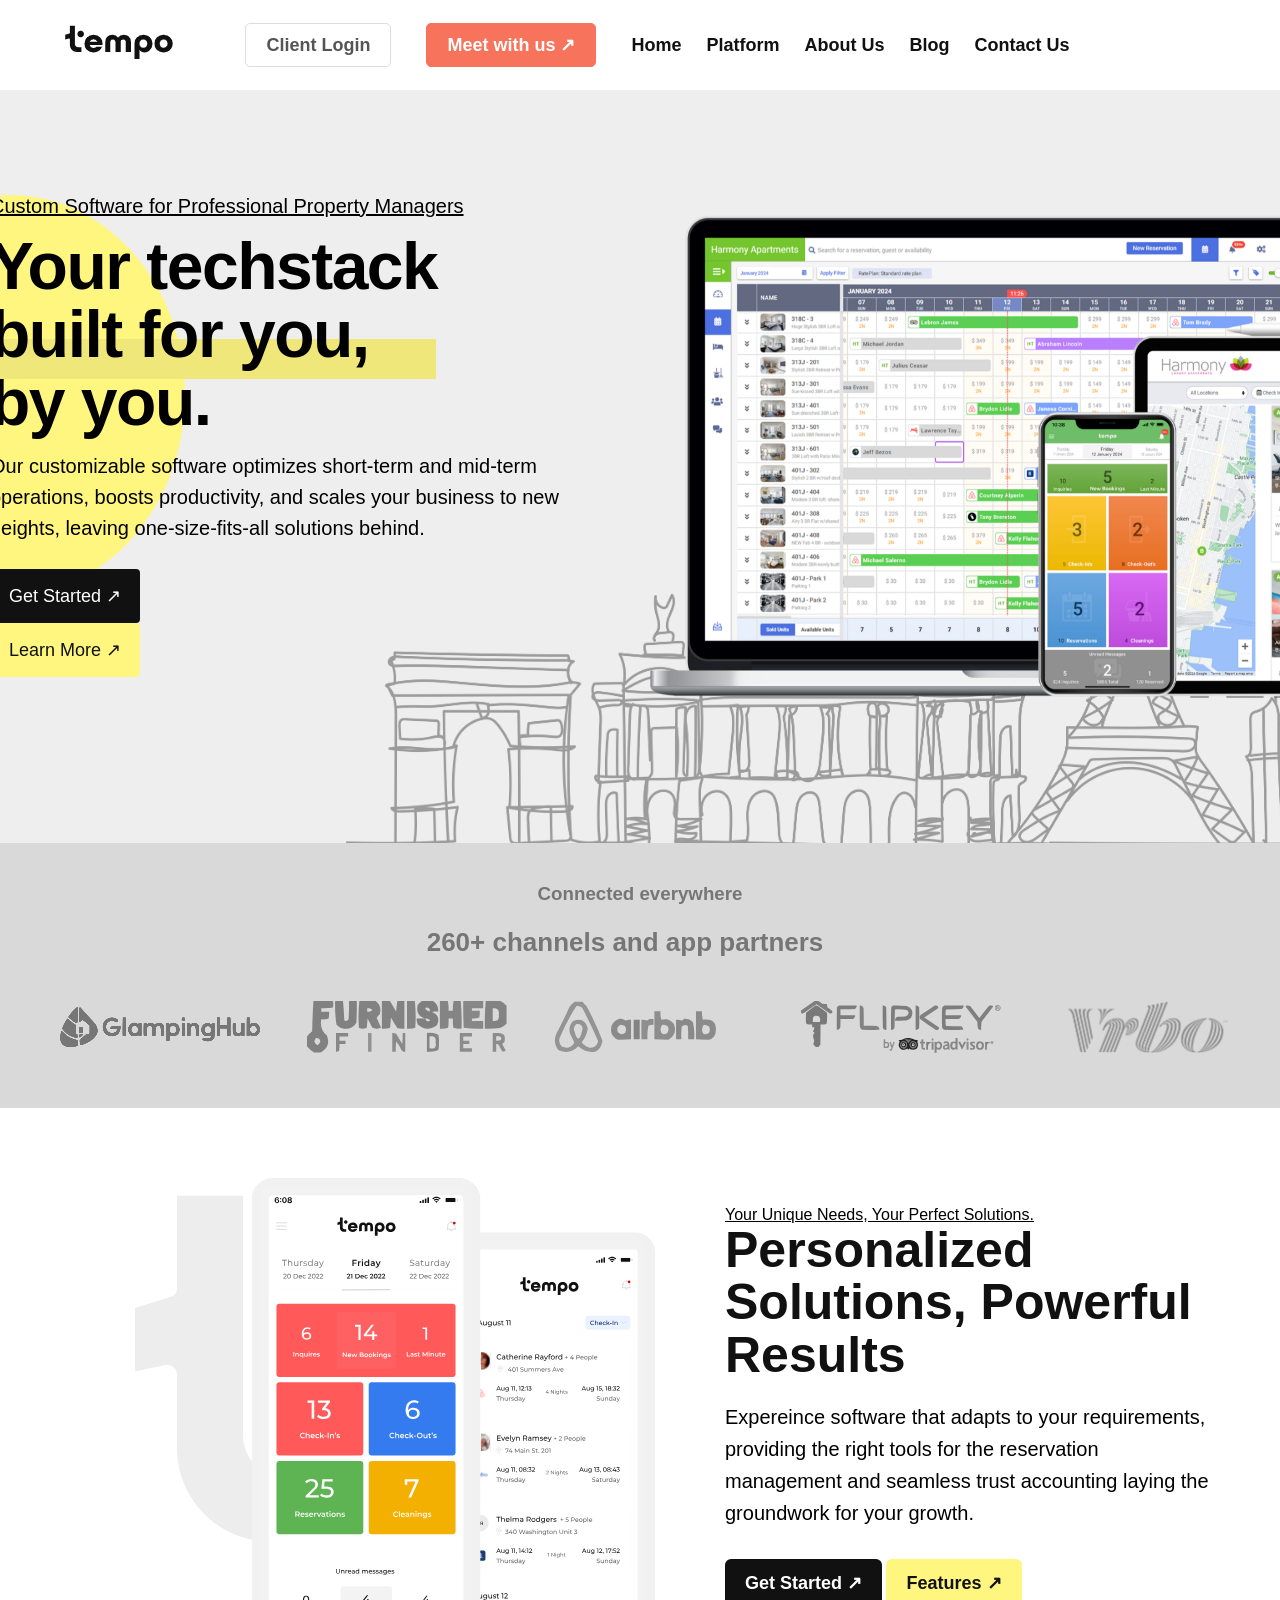
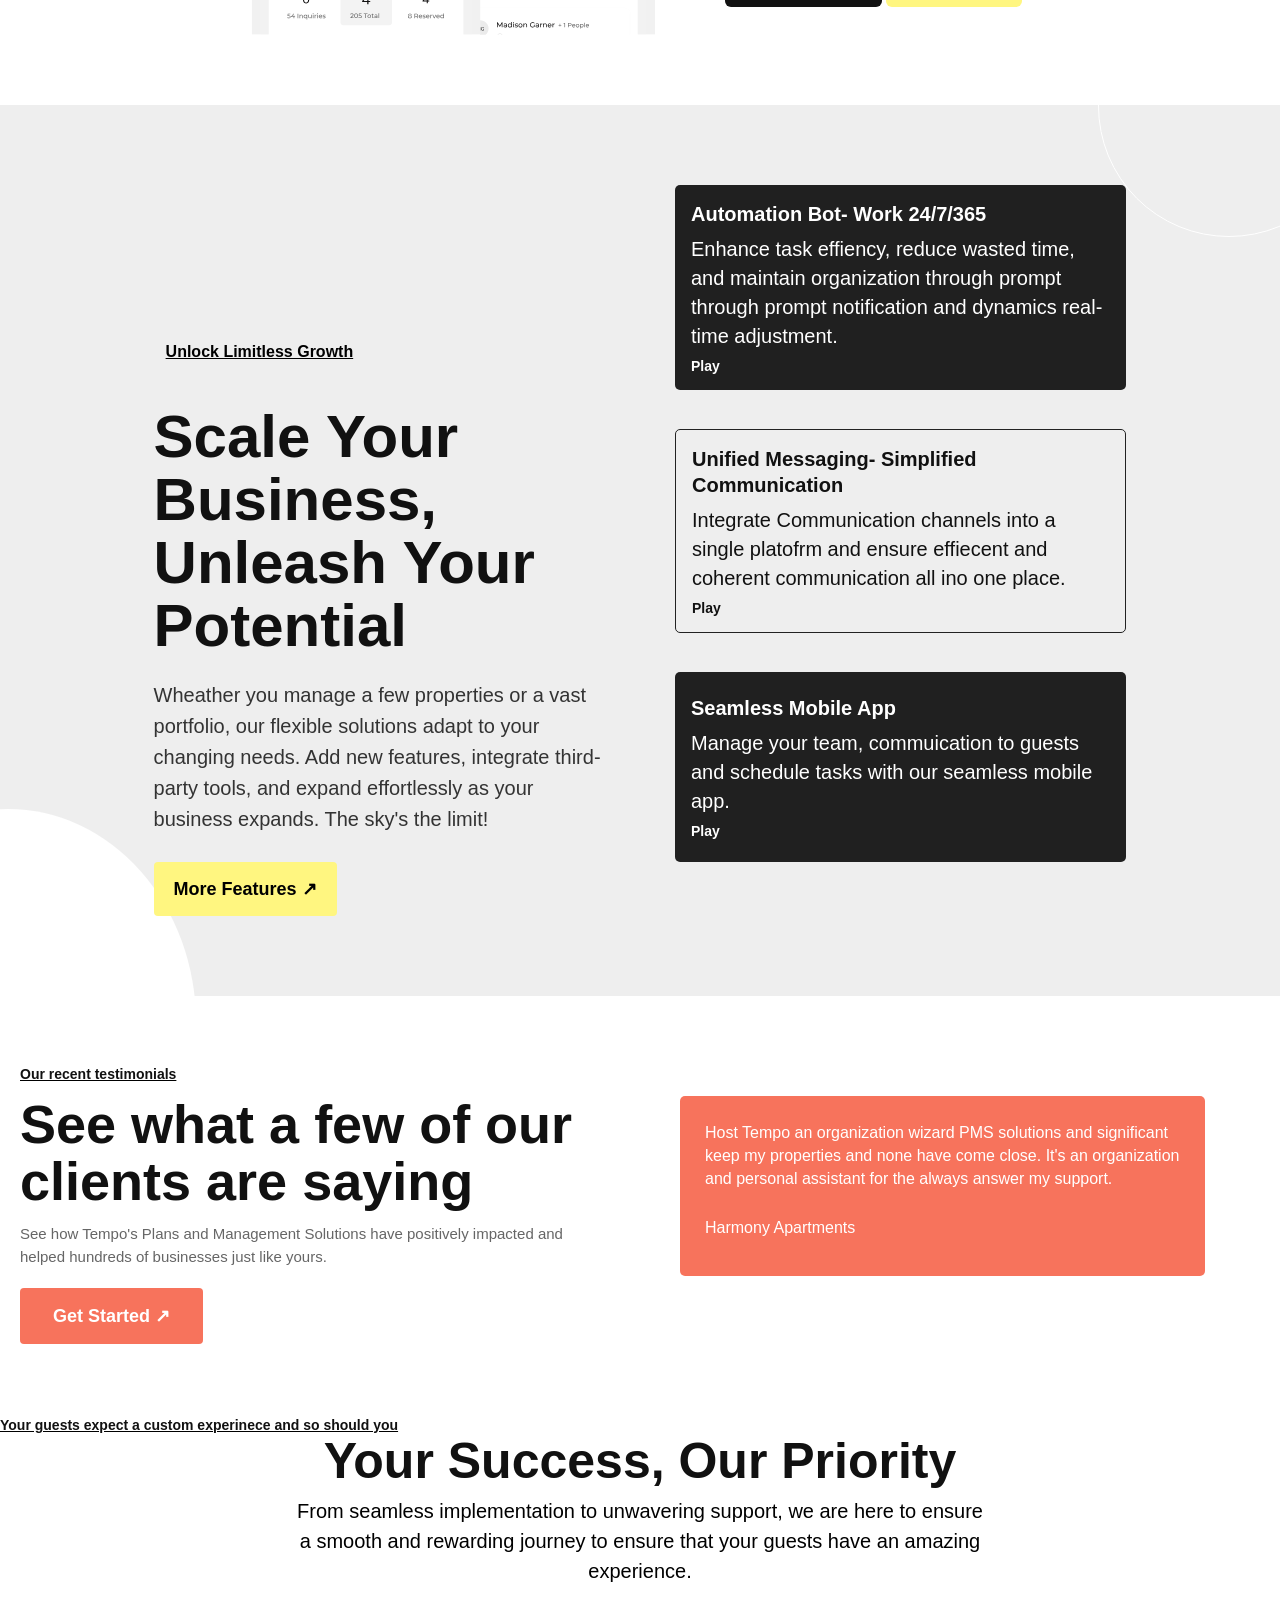
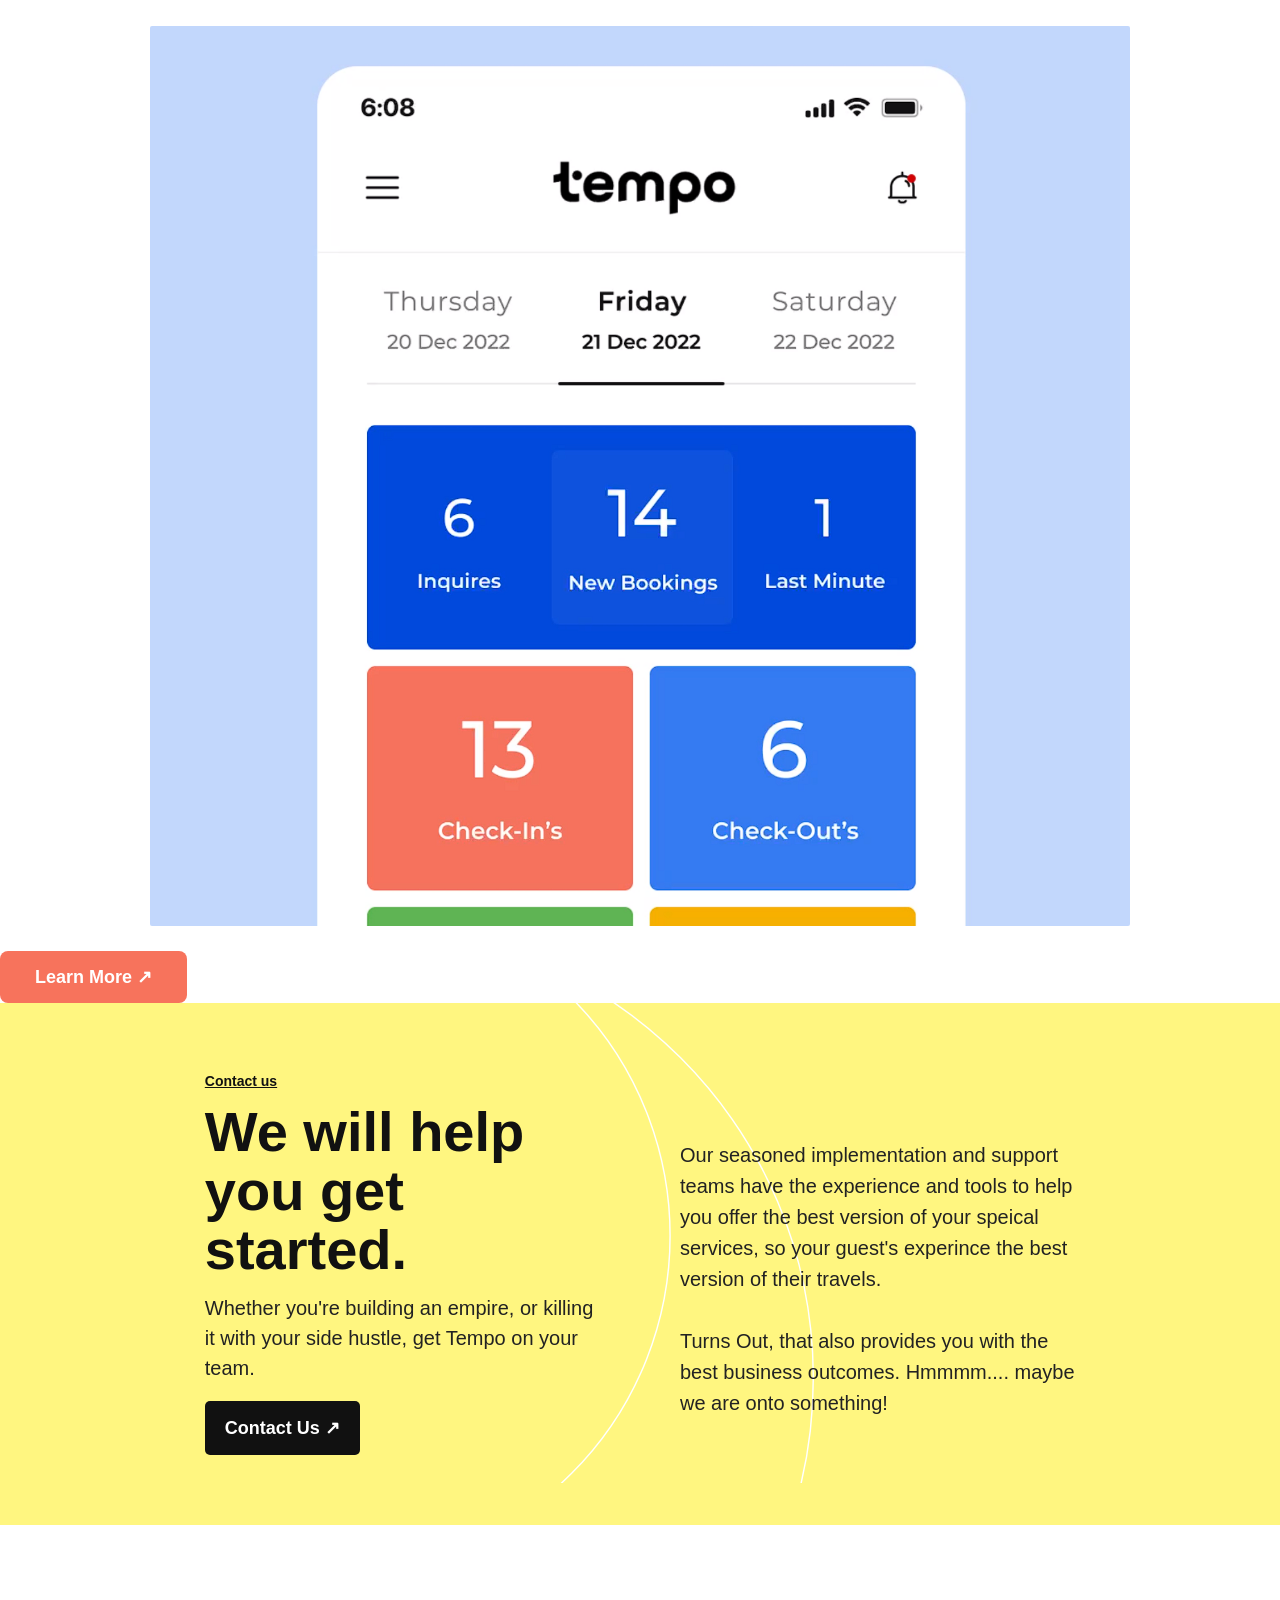
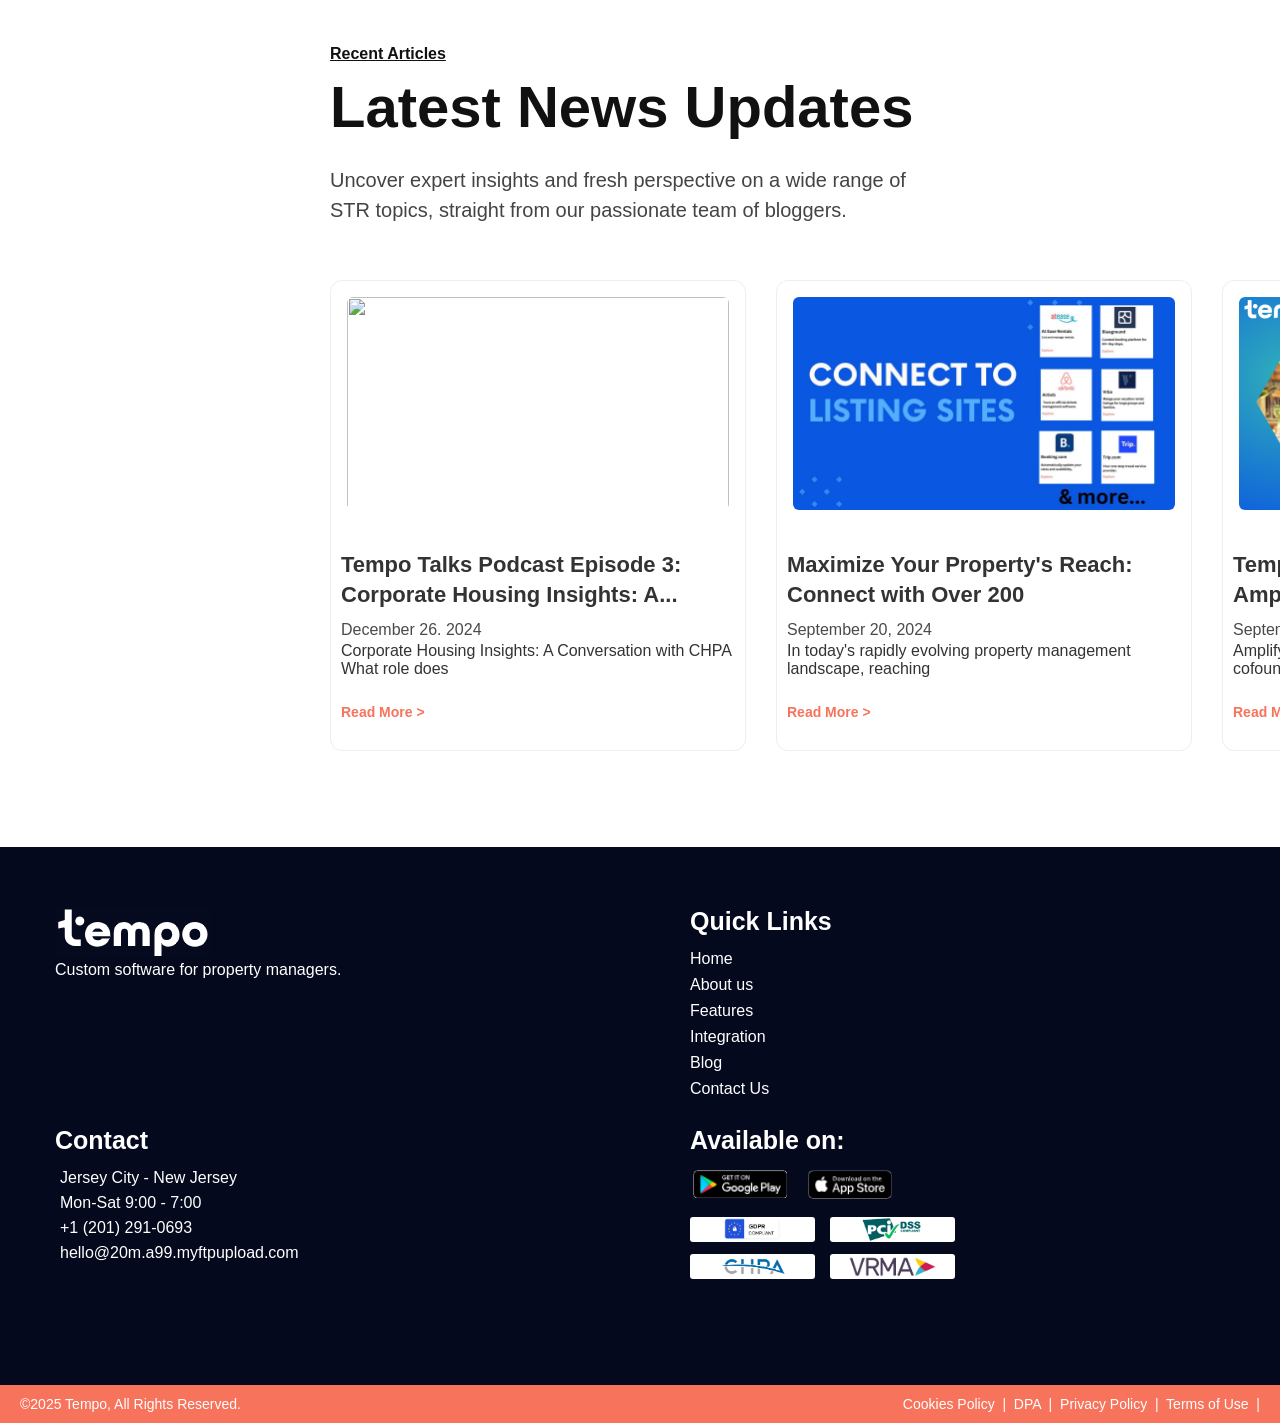
==== index.html @ b42454aa "new changes" ====
<!DOCTYPE html>
<html lang="en">
<head>
    <meta charset="UTF-8">
    <meta name="viewport" content="width=device-width, initial-scale=1.0">
    <title>Document</title>
    <link rel="stylesheet" href="style.css">
    <link rel="stylesheet" href="https://cdnjs.cloudflare.com/ajax/libs/font-awesome/7.3.0/css/all.min.css" integrity="sha512-ApSLB1Pd3/bZN8fWB/RG9YhN/7bd9Hkf3AGaE2mPfebjrxagjuBtx2GcgdqIlJkUzwylBo61r9Xa9NmgBI0swA==" crossorigin="anonymous" referrerpolicy="no-referrer" />
    <link href="https://fonts.cdnfonts.com/css/gt-eesti-display-trial" rel="stylesheet">
</head>
<body>
    <header>
        <nav class="navbar">
            <div class="navbar-brand" id="navbarMenu">
                 <span class="logo-text"><img src="Tempo logo.png" alt="" srcset=""></span>
            </div> 
            <ul class="navbar-menu">
                <button class="btn-login">Client Login</button>
                <button class="btn-demo">Meet with us ↗</button>
                
                <li><a href="#">Home</a></li>
                <li><a href="#">Platform</a></li>
                <li><a href="#">About Us</a></li>
                <li><a href="#">Blog</a></li>
                <li><a href="#">Contact Us</a></li>
            </ul>
            <div class="navbar-buttons">
                </div>
            <button class="hamburger" id="hamburger">
            <i class="fa-solid fa-bars"></i>
        </button>
        </nav>
    </header>

    <main>
         <section class="hero-section">
            <div class="hero-background">
                <div class="hero-circle"></div>
                <div class="hero-sketches"></div>
            </div>
            <div class="hero-container">
                <div class="hero-content">
                    <span class="hero-subtitle">Custom Software for Professional Property Managers</span>
                    <h1 class="hero-title">Your techstack<br><span class="title-bg">built for you,</span>
                        <img src="hero-bg-shape.svg" alt="" class="backtext"><br>by you.</h1>
                    <p class="hero-description">Our customizable software optimizes short-term and mid-term operations, boosts productivity, and scales your business to new  heights, leaving one-size-fits-all solutions behind.</p>
                    <div class="hero-buttons">
                        <button class="hero-btn1">Get Started ↗ </button>   </div>
                    <div class="hero-buttons">    <button class="hero-btn2">Learn More ↗ </button>
                    </div>
                </div>
                <div class="hero-images">
                    <img src="MicrosoftTeams-image-2024-01-29T174232.565-1536x792.png" alt="Dashboard Preview" class="dashboard-image">
                </div>
            </div>
        </section> 
  
        <section class="carousel">
            <div class="carousel-detail">
                <h3 class="carousel-heading">Connected everywhere </h3>
                    <br> 
                <p>260+ channels and app partners </p>
            </div>
            <div class="caros" id="caros">
            <img src="Clip-path-group.svg" alt="Slide 1">
            <img src="Glampng-hub-1-1.svg" alt="Slide 2">
            <img src="Group-1321314663.svg" alt="Slide 3">
            <img src="Group-1321314665.svg" alt="Slide 4">
            <img src="Group-1321314666.svg" alt="Slide 5">
            <img src="layer1-1.svg" alt="Slide 6">
            <img src="layer1-2.svg" alt="Slide 7">
            <img src="layer1-6.svg" alt="Slide 8">
            <img src="layer1-7.svg" alt="Slide 9">
            <img src="layer1-8.svg" alt="Slide 10">
            <img src="layer1.svg" alt="Slide 11">
            <img src="vector-15.svg" alt="Slide 12">
            <img src="Vector-17.svg" alt="Slide 13">

    </div>
        </section>

        <section class="solution-section"> 
            <div class="container">
            <span class="small-title">Your Unique Needs, Your Perfect Solutions.</span>
            <h2 class="solution-heading">Personalized Solutions, Powerful Results</h2>
            <p class="solution-para">Expereince software that adapts to your requirements, providing the right tools for the reservation management 
                and seamless trust accounting laying the groundwork for your growth.</p>
           <div class="solution-btn"> <button class="solution-btn1">
                Get Started ↗
                </button>

                <button class="solution-btn2">
                Features ↗
                </button>
                </div>
            </div>
            <img src="combine-img-t-1-1-2.svg" alt="" class="solution-img">
            <div class="solution-buttons">
    
</div> </section>

        <section class="growth">
            <span class="small-title">Unlock Limitless Growth</span>
            <h2 class="growth-heading">Scale Your Business, Unleash Your Potential</h2>
            <p class="growth-para">Wheather you manage a few properties or a vast portfolio, our flexible solutions adapt to your changing needs. Add new features, integrate third-party tools, and expand effortlessly as your business expands. The sky's the limit!</p>
            <button class="hero-btn2">More Features &#8599;</button>

            <div class="automation"> 
                <h4> Automation Bot- Work 24/7/365</h4>
                <p>Enhance task effiency, reduce wasted time, and maintain organization through
                    prompt through prompt notification and dynamics real-time adjustment.
                </p>
                <button> <i class="fa-solid fa-play" style="color: rgb(255, 255, 255);"></i> Play</button>
            </div>

            <div class="unified">
                <h4>Unified Messaging- Simplified Communication</h4>
                <p>Integrate Communication channels into a single platofrm and ensure effiecent and coherent communication all ino one place.</p>
                <button> <i class="fa-solid fa-play" style="color: rgb(0, 0, 0);"></i> Play</button>
            </div>

            <div class="seamless">
                <h4>Seamless Mobile App</h4>
                <p>Manage your team, commuication to guests and schedule tasks with our seamless mobile app.</p>
                <button><i class="fa-solid fa-play" style="color: rgb(255, 255, 255);"></i> Play</button>
            </div>
        </section>

    <section class="testimonial">
    <span class="small-title">
        Our recent testimonials
    </span>
    <h2 class="testimonial-heading">
        See what a few of our clients are saying
    </h2>
    <p class="testimonial-para">
        See how Tempo's Plans and Management Solutions have positively
        impacted and helped hundreds of businesses just like yours.
    </p>
    <button class="hero-btn2 testimonial-btn">
        Get Started &#8599;
    </button>

    <div class="slider">
    <div class="slider-track">
    <div class="cards">
        I've probably organization wizards and PMS solutions and
        properties host temp has significant PMS solutions how I
        managed properties and guests in sync.
        <br><br>
        <strong>Chill House</strong>
    </div>
    <div class="cards">
        Host Tempo an organization wizard PMS solutions and
        significant keep my properties and none have come close.
        It's an organization and personal assistant for the always
        answer my support.
        <br><br>
        <strong>Harmony Apartments</strong>
    </div>
    <div class="cards">
        Host Tempo has significantly changed how I manage properties.
        its all about like having a personal assistant for bookings, 
        communication and maintenance reminders.
        <br><br>
        <strong>Dream Hospitality</strong>
    </div>
    </div>
    </div>
</section>
     
     <section class="success">
        <span class="small-title">Your guests expect a custom experinece and so should you</span>
        <h2 class="success-heading">Your Success, Our Priority</h2>
        <p class="success-para">From seamless implementation to unwavering support, we are here to ensure a smooth and rewarding  journey to ensure that your guests have an amazing experience.</p>
        <img src="Captura-de-pantalla-2023-08-24-072020.png" alt="" class="success-image">
        <button class="success-btn2"> Learn More &#8599;</button>
     </section>

     <section class="cta-section">
        <span class="small-title">Contact us</span>
        <h2 class="cta-heading">We will help you get started.</h2>
        <p class="cta-para">Whether you're building an empire, or killing it with your side hustle, get Tempo on your team.</p>
        <button class="hero-btn1">Contact Us &#8599;</button>
        <img src="Group-13-2.svg" alt="" srcset="">
        <p>Our seasoned implementation and support teams have the experience and tools to help you offer the best version of your speical services, so your guest's experince the best version of their travels.
            <br>
            <br>
            Turns Out, that also provides you with the best business outcomes. Hmmmm.... maybe we are onto something!
        </p>
     </section>

     <section class="articles-section">
        <span class="small-title">Recent Articles</span>
        <h2 class="articles-heading">Latest News Updates</h2>
        <p class="articles-para">Uncover expert insights and fresh perspective on a wide range of STR topics, straight from our passionate team of bloggers.</p>
        <button class="hero-btn1">View All &#8599;</button>
        <section class="articles">
        <div class="articles-card">
            <img src="Podcast-1-1536x  864.png " alt="" class="card1-img">
            <h4 class="card-heading">Tempo Talks Podcast Episode 3: Corporate Housing Insights: A...</h4>
            <p class="card-para">December 26. 2024
                <br> 
              <p class="card-para2"> Corporate Housing Insights: A Conversation with CHPA What role does </p> 
                <br> 
                <span id="readmore">Read More > </span>
            </p>
         </div>

         <div class="articles2-card">
            <img src="Podcast-2-1536x864.jpg" alt="" class="card2-img">
            <h4 class="card2-heading">Maximize Your Property's Reach: Connect with Over 200</h4>
            <p class="card2-para">September 20, 2024
                <br> 
               <p class="card2-para2">  In today's rapidly evolving property management landscape, reaching </p>
                <br> 
                <span id="readmore2">Read More > </span>
            </p>
         </div>
        
         <div class="articles3-card">
            <img src="2-1536x864.png" alt="" class="card3-img">
            <h4 class="card3-heading">Tempo Talks Podcast Episode 2: Amplify Management with Flex</h4>
            <p class="card3-para">Septemeber 6, 2024
                <br> 
                <p class= "card3-para2">Amplify Management with Flex Mode Murat Ozsu, a cofounder of </p> <br>
                <span class="readmore3">Read More > </span>
            </p>
         </div>
       </section>
     </section>

</main>
<footer class="footer">

    <div class="footer-content">
        <div class="footer-brand">
            <!-- <h1>tempo</h1> -->
            <img src="Logo2 footer.png" alt="" srcset="">
            <p>
                Custom software for property managers.
            </p>

            <div class="social-icons">
                <i class="fa-brands fa-linkedin-in"></i>
            </div>

        </div>
        <div class="footer-links">

            <h4>Quick Links</h4>

            <ul>
                <li>Home</li>
                <li>About us</li>
                <li>Features</li>
                <li>Integration</li>
                <li>Blog</li>
                <li>Contact Us</li>
            </ul>

        </div>
        <div class="footer-contact">

            <h4>Contact</h4>

            <p>
                <i class="fa-solid fa-location-dot"></i>
                Jersey City - New Jersey
            </p>

            <p>
                <i class="fa-regular fa-clock"></i>
                Mon-Sat 9:00 - 7:00
            </p>

            <p>
                <i class="fa-solid fa-phone"></i>
                +1 (201) 291-0693
            </p>

            <p>
                <i class="fa-regular fa-envelope"></i>
                hello@20m.a99.myftpupload.com
            </p>

        </div>
        <div class="footer-available">

            <h4>Available on:</h4>

            <div class="app-buttons">

                <img src="appstore.png"
                     alt="Download on App Store">

                <img src="playstore.png"
                     alt="Get it on Google Play">

            </div>


            <div class="footer-badges">

                <img src="footer1.png" alt="GDPR">

                <img src="footer2.png" alt="PCI DSS">

                <img src="footer3.jpg" alt="CHPA">

                <img src="footer4.png" alt="VRMA">

            </div>

        </div>

    </div>
    <div class="footerbar">

        <span>
            ©2025 Tempo, All Rights Reserved.
        </span>

        <span class="footer-policies">
            Cookies Policy &nbsp;|&nbsp;
            DPA &nbsp;|&nbsp;
            Privacy Policy &nbsp;|&nbsp;
            Terms of Use &nbsp;|
        </span>

    </div>

</footer>
<script src="script.js"></script>
</body>
</html>
---- style.css ----
* {
    margin: 0;
    padding: 0;
    box-sizing: border-box;
}
body { 
    /* font-family: Arial, sans-serif,  'Segoe UI', sans-serif; */
    /* font-family:"GT Eesti", Sans-serif; */
    font-family: 'GT Eesti Text Trial', sans-serif;
    color: #333;
    background-color: #fff;
}
header {
    width: 100%;
    background-color: #fff;
    position: relative;
    z-index: 100;
}


/* OPEN */
.navbar-menu.active {
    animation: slideFromRight 0.4s ease forwards;
}

@keyframes slideFromRight {
    from {
        transform: translateX(100%);
        opacity: 0;
    }

    to {
        transform: translateX(0);
        opacity: 1;
    }
}
.navbar {
    width: 100%;
    max-width: 1050px;
    height: 90px;
    margin: 0 auto;
    padding: 0 25px;
    box-sizing: border-box;
    display: flex;
    align-items: center;
    justify-content: space-between;
}
.navbar-brand {
    display: flex;
    align-items: center;
}
.logo-text {
    font-size: 49px;
    font-weight: 800;
    letter-spacing: -2px;
    color: #111;
    line-height: 1;
    margin-left:-76px;
}

.navbar-menu {
    display: flex;
    align-items: center;
    gap: 25px;
    list-style: none;
    margin: 0;
    padding: 0;
}
.navbar-menu li {
    margin: 0;
    padding: 0;
}
.navbar-menu a {
    text-decoration: none;
    color: #111;
    font-size: 18px;
    font-weight: 600;
    white-space: nowrap;
    transition: 0.2s;
}
.navbar-menu a:hover {
    opacity: 0.6;
}
.platform-link {
    display: flex;
    align-items: center;
    gap: 5px;
}
.platform-link i {
    font-size: 7px;
}
.navbar-buttons {
    display: flex;
    align-items: center;
    gap: 12px;
}
.btn-login,
.btn-demo {
    height: 44px;
    padding: 0 20px;
    border-radius: 5px;
    font-size: 18px;
    font-weight: 600;
    cursor: pointer;
    transition: 0.3s;
    margin-right:10px;
}
.hamburger {
    display: none;
    background: transparent;
    border: none;
    font-size: 24px;
    background-color:#f7735c;
    color: #fff;
    cursor: pointer;
    padding: 5px;
    border-radius:6px;
}
@media (max-width: 768px) {

    .navbar {
        position: relative;
        /* height: 70px; */
        padding: 10px 20px;
        display: flex;
        align-items: center;
        justify-content: space-between;
        height:166px;
    }
    .navbar-brand {
        order: 1;
    }
    .logo-text {
        margin-left: 0;
        font-size: 32px;
    }
    .navbar-menu {
        display: none;
        position: absolute;
        top: 70px;
        left: 0;
        width: 100%;
        background-color: #fff;
        flex-direction: column;
        align-items: center;
        gap: 0;
        padding: 15px 0;
        margin: 0;
        box-shadow: 0 5px 15px rgba(0, 0, 0, 0.08);
        z-index: 999;
    }
    .navbar-menu.active {
        display: flex;
    }
    .navbar-menu li {
        width: 100%;
        text-align: center;
    }
    .navbar-menu a {
        display: block;
        width: 100%;
        padding: 14px 0;
        font-size: 17px;
    }
    .navbar-buttons {
        display: none;
    }
    .hamburger {
        display: block;
        order: 2;
    }
    .hamburger i {
        pointer-events: none;
    }
}
.btn-login {
    background-color: #fff;
    color: #555;
    border: 1px solid #ddd;
}
.btn-demo {
    background-color: #f7735c;
    color: #fff;
    border: 1px solid #f7735c;
}
.btn-demo i {
    margin-left: 5px;
    font-size: 8px;
}
.btn-login:hover {
    background-color: #f5f5f5;
}
.btn-demo:hover {
    background-color: #e95e48;
}
.hero-section {
    position: relative;
    width: 100%;
    min-height: 753px;
    background-color: #eeeeee;
    overflow: hidden;
    padding-top:73px;
}
.hero-background {
    position: absolute;
    inset: 0;
    overflow: hidden;
    pointer-events: none;
    z-index: 0;
}
.hero-circle {
    position: absolute;
    width: 350px;
    height: 400px;
    background-color: #fff680;
    border-radius: 50%;
    left: -165px;
    top: 105px;
}
.hero-sketches {
    position: absolute;
    width: 1450px;
    height: 500px;
    left: 27%;
    bottom: -22px;
    background-image: url("Paris-01.png");
    background-repeat: no-repeat;
    background-position: center;
    background-size: contain;
    opacity: 0.35;
}
.hero-container {
    position: relative;
    z-index: 2;
    width: 100%;
    max-width: 1050px;
    min-height: 410px;
    margin: 0 auto;
    padding: 32px 25px 0;
    box-sizing: border-box;
    display: grid;
    grid-template-columns: 43% 57%;
    align-items: center;
}
.hero-content {
    position: relative;
    z-index: 5;
    padding-bottom: 30px;
    margin-left: -100px;
}
.hero-subtitle {
    max-width:650px;
    display: inline-block;
    margin-bottom: 15px;
    font-size: 20px;
    font-weight: 400;
    color: #000;
    text-decoration: underline;
    text-decoration-color: #000;
    opacity: 0;
    animation: fadeUp 0.8s ease forwards;
    animation-delay: 0.15s;
    margin-left: -50px;
}
.title-bg{
    z-index: 1;
    position:absolute;
    height:55px;
}
.backtext{
    position: absolute;
    bottom: 86px;
    top: 106px;
    height: 40px;
}
.hero-title {

    margin: 0 0 14px;
    max-width: 650px;
    font-size: 66px;
    line-height: 1.03;
    font-weight: 800;
    letter-spacing: -1.5px;
    color: #000;
    opacity: 0;
    transform: translateY(35px);
    animation: fadeUp 0.9s ease forwards;
    animation-delay: 0.3s;
    margin-left: -50px;
}
.hero-description {
    max-width: 650px;
    margin: 0 0 25px;
    font-size: 20px;
    font-weight:200;
    line-height: 1.55;
    color: #000;
    opacity: 0;
    transform: translateY(35px);
    animation: fadeUp 0.9s ease forwards;
    animation-delay: 0.5s;
    margin-left: -50px;
}
.hero-buttons {
    display: flex;
    align-items: center;
    gap: 18px;
    opacity: 0;
    transform: translateY(25px);
    animation: fadeUp 0.8s ease forwards;
    animation-delay: 0.7s;
    margin-left: -50px;
}
.hero-btn1,
.hero-btn2 {
    height: 54px;
    padding: 0 19px;
    border-radius: 4px;
    border: none;
    font-size: 18px;
    font-weight: 500;
    cursor: pointer;
    display: inline-flex;
    align-items: center;
    justify-content: center;
    gap: 6px;
    transition: 0.3s;
}
.hero-btn1 {
    background-color: #111;
    color: #fff;
}
.hero-btn2 {
    background-color: #fff680;
    color: #111;
}
.hero-btn1:hover {
    background-color: #333;
    transform: translateY(-2px);
}
.hero-btn2:hover {
    background-color: #ffe94d;
    transform: translateY(-2px);
}
.hero-images {
    position: relative;
    width: 100%;
    height: 100%;
    display: flex;
    align-items: center;
    justify-content: flex-end;
    overflow: visible;
}
.dashboard-image {
    position: relative;
    z-index: 3;
    width: 949px;
    max-width: none;
    height: 499px;
    display: block;
    margin-right: -456px;
    opacity: 0;
    transform: translateX(100px);
    animation: slideInRight 1.1s cubic-bezier(.22,.61,.36,1) forwards;
    animation-delay: 0.25s;
}
@keyframes fadeUp {
    from {
        opacity: 0;
        transform: translateY(35px);
    }
    to {
        opacity: 1;
        transform: translateY(0);
    }
}
@keyframes slideInRight {
    from {
        opacity: 0;
        transform: translateX(100px);
    }
    to {
        opacity: 1;
        transform: translateX(0);
    }
}
@media (max-width: 768px) {
    .navbar {
        height: auto;
        min-height: 65px;
        padding: 15px 20px;
        flex-wrap: wrap;
        gap: 15px;
        height:106px;
    }
    .navbar-menu {
        order: 3;
        width: 100%;
        justify-content: center;
        gap: 15px;
        flex-wrap: wrap;
    }
    .navbar-buttons {
        gap: 7px;
    }
    .btn-login,
    .btn-demo {
        padding: 0 12px;
        font-size: 15px;
    }
    .hero-section {
        min-height: 700px;
    }
    .hero-container {
        grid-template-columns: 1fr;
        min-height: 700px;
        padding: 50px 25px;
    }
    .logo-text{
        margin-left:0px;
    }
    .hero-content {
        text-align: center;
        display: flex;
        flex-direction: column;
        align-items: center;
    }
    .hero-title {
        font-size: 38px;
        text-align: center;
    }
    .hero-description {
        text-align: center;
    }
    .hero-buttons {
        justify-content: left;
        margin-bottom:10px;
        
    }
    .hero-images {
        height: 280px;
        justify-content: center;
       overflow: visible;
    }
    .dashboard-image {
        width: 600px;
        max-width: none;
        margin: 0;
    }
    .hero-circle {
        width: 180px;
        height: 180px;
        left: -100px;
        top: 250px;
    }
}
.carousel {
    max-width: 100%;
    margin: 0 auto;
    padding: 40px 60px;
    overflow: hidden;
    background-color:#D9D9D9;
    color:#767676;
}
.carousel-detail {
    text-align: center;
    margin-bottom: 24px;
}
.carousel-detail p {
    font-size: 26px;
    line-height: 1.5;
    color: #767676;
    font-weight: 800;
    text-align: center;
    padding-right: 30px;
}
.caros {
    display: flex;
    gap: 47px;
    align-items: center;
    transition: transform 0.5s ease;
}
.caros img {
    width: 300px;
    min-width: 200px;
    height: auto;
    object-fit: contain;
}
@media (max-width: 1024px) {
    .hero-container {
        grid-template-columns: 1fr;
        gap: 40px;
    }
    .hero-title {
        font-size: 42px;
    }
    .navbar {
        padding: 20px 30px;
    }
    .navbar-menu {
        margin-left: 30px;
        gap: 20px;
    }
}
@media (max-width: 768px) {
    .navbar {
        flex-wrap: wrap;
        height: auto;
        padding: 15px 20px;
        height: 106px;
    }
    .navbar-menu {
        order: 3;
        width: 100%;
        margin: 15px 0 0 0;
        gap: 20px;
        justify-content: center;
    }
    .navbar-brand {
        order: 1;
    }
    .navbar-buttons {
        order: 2;
        margin-left: auto;
    }
    .hero-section {
        padding: 40px 20px;
        padding-top:10px;
        /* width: 387px; */
    }
    .hero-circle {
        width: 300px;
        height: 300px;
        top: 20%;
        left: -15%;
    }
    .hero-title {
        font-size: 32px;
        text-align:left;
    }
    .hero-description {
        font-size: 14px;
        text-align:left;
    }
}
.solution-section {
    max-width: 1200px;
    margin: 0 auto;
    padding: 80px 60px;
    display: grid;
    grid-template-columns: 1fr 1fr;
    column-gap: 40px;
    row-gap: 24px;
    align-items: start;
    }
/* 
.solution-img {
    grid-column: 1;
    grid-row: 1 / span 5;
    width: 100%;
    max-width: 620px;
    height: 610px;
    object-fit: cover;
    border-radius: 24px;
    box-shadow: 0 20px 40px rgba(0, 0, 0, 0.08);
    justify-self: start;
    align-self: start;
}
.solution-section .small-title {
    grid-column: 2;
    grid-row: 1;
    color: #000;
    font-size: 16px;
    font-weight: 400;
    margin: 0 0 20px;
}
.solution-heading {
    grid-column: 2;
    grid-row: 2;
    font-size: 60px;
    font-weight:700;
    line-height: 1.05;
    margin: 0 0 16px;
    color: #000;
}
.solution-para {
    grid-column: 2;
    grid-row: 3;
    font-size: 20px;
    font-weight:200;
    line-height: 1.9;
    color: #555;
    max-width: 520px;
    margin: 0 0 32px;
}
.solution-btn1 {
    padding: 14px 28px;
    margin-left: 327px;
    padding-right: 10px;
    background-color: black;
    color: white;
    margin-right: 50px;
    border:none;
    border-radius:8px;
    display:grid;
    grid:column;
}
.solution-btn2{
    padding:14px 28px;
    margin-left:327px;
    margin-right:50px;
    padding-left:10px;
    background-color:#ffd700;
    color:#000;
    border:none;
    border-radius:8px;
    display:grid;
    grid:column;
} */
.growth {
    position: relative;
    width: 100%;
    min-height: 867px;
    padding: 80px 12%;
    background-color: #eeeeee;
    display: grid;
    grid-template-columns: 1fr 1fr;
    grid-template-rows: auto auto auto auto;
    column-gap: 70px;
    align-items: center;
    overflow: hidden;
}
.growth::before {
    content: "";
    position: absolute;
    width: 260px;
    height: 260px;
    border: 1px solid #ffffff;
    border-radius: 50%;
    top: -130px;
    right: -80px;
    z-index: 0;
}
.growth::after {
    content: "";
    position: absolute;
    width: 376px;
    height: 427px;
    background-color: #ffffff;
    border-radius: 50%;
    left: -180px;
    bottom: -240px;
    z-index: 0;
}
.growth .small-title {
    grid-column: 1;
    grid-row: 1;
    position: relative;
    z-index: 2;
    margin: 0 0 -113px 12px;
    font-size: 16px;
    font-weight: 600;
    color: #000;
    text-align: left;
    text-decoration: underline;
    text-decoration-color: #000000;
}
.growth-heading {
    grid-column: 1;
    grid-row: 2;
    position: relative;
    z-index: 2;
    max-width: 652px;
    margin: 0 0 15px 0;
    font-size: 60px;
    line-height: 1.05;
    font-weight: 800;
    color: #111;
    text-align: left;
}
.growth-para {
    grid-column: 1;
    grid-row: 3;
    position: relative;
    z-index: 2;
    max-width: 645px;
    margin: 0 0 20px 0;
    padding: 0;
    font-size: 20px;
    font-weight:300;
    line-height: 1.55;
    color: #333;
    text-align: left;
}
.growth > .hero-btn2 {
    grid-column: 1;
    grid-row: 4;
    position: relative;
    z-index: 2;
    width: fit-content;
    margin: 0;
    padding: 12px 20px;
    background-color: #fff680;
    color: #000;
    border: none;
    border-radius: 4px;
    font-size: 18px;
    font-weight: 600;
}
.automation,
.unified,
.seamless {
    grid-column: 2;
    position: relative;
    z-index: 2;
    width: 100%;
    max-width: 571px;
    min-height: 190px;
    padding: 16px;
    border-radius: 5px;
    display: flex;
    flex-direction: column;
    justify-content: center;
    box-sizing: border-box;
}
.automation {
    grid-row: 1;
    background-color: #202020;
    color: #fff;
    margin-bottom: 15px;
}
.unified {
    grid-row: 2;
    background-color: #eeeeee;
    color: #111;
    border: 1px solid #222;
    margin-bottom: 15px;
}
.seamless {
    grid-row: 3;
    background-color: #202020;
    color: #fff;
}
.automation h4,
.unified h4,
.seamless h4 {
    margin: 0 0 8px 0;
    font-size: 20px;
    font-weight: 700;
    line-height: 1.3;
}
.automation p,
.unified p,
.seamless p {
    margin: 0 0 7px 0;
    font-size: 20px;
    font-weight:200;
    line-height: 1.45;
    max-width: 526px;
}
.automation button,
.unified button,
.seamless button {
    width: fit-content;
    padding: 0;
    margin: 0;
    background: transparent;
    border: none;
    color: inherit;
    font-size: 14px;
    cursor: pointer;
    font-weight: 600;
}
.testimonial {
    position: relative;
    width: 100%;
    max-width: 1413px;
    min-height: 420px;
    margin: 0 auto;
    padding: 70px 20px;
    display: grid;
    grid-template-columns: 1fr 1fr;
    grid-template-rows: auto auto auto auto;
    column-gap: 80px;
    align-items: start;
    background-color: #fff;
}
.testimonial .small-title {
    grid-column: 1;
    grid-row: 1;
    display: block;
    margin-bottom: 12px;
    font-size: 14px;
    font-weight: 600;
    color: #111;
    text-align: left;
    text-decoration: underline;
    text-decoration-color: #000000;
}
.testimonial-heading {
    grid-column: 1;
    grid-row: 2;
    max-width: 637px;
    margin: 0 0 12px 0;
    padding: 0;
    font-size: 54px;
    line-height: 1.05;
    font-weight: 800;
    color: #111;
    text-align: left;
}
.testimonial-para {
    grid-column: 1;
    grid-row: 3;
    max-width: 637px;
    margin: 0 0 18px 0;
    padding: 0;
    font-size: 15px;
    line-height: 1.5;
    color: #666;
    text-align: left;
}
.testimonial-btn {
    grid-column: 1;
    grid-row: 4;
    width: fit-content;
    padding: 28px 33px;
    margin: 0;
    background-color: #f7735c;
    color: #fff;
    border: none;
    border-radius: 4px;
    font-size: 18px;
    font-weight: 600;
    cursor: pointer;
}

.cards {
    grid-column: 2;
    position: relative;
    flex: 0 0 100%;
    width: 100%;
    max-width: none;
    min-height: 180px;
    padding: 25px 25px 18px 25px;
    box-sizing: border-box;
    background-color: #f7735c;
    color: #fff;
    border-radius: 5px;
    font-size: 16px;
    font-weight:400;
    line-height: 1.45;
    text-align: left;
}
.cards:first-of-type {
    display: block;
}
.cards strong {
    display: inline-block;
    margin-top: 2px;
    font-size: 16px;
    font-weight: 400;
}
@media (max-width: 768px) {

    .testimonial {
        max-width: 100%;
        padding: 60px 25px;
        grid-template-columns: 1fr;
        grid-template-rows: auto;
        row-gap: 15px;
    }
    .testimonial .small-title {
        grid-column: 1;
        grid-row: auto;
    }
    .testimonial-heading {
        grid-column: 1;
        grid-row: auto;
        font-size: 30px;
        width: 338px;
    }
    .testimonial-para {
        grid-column: 1;
        grid-row: auto;
    }
    .testimonial-btn {
        grid-column: 1;
        grid-row: auto;
    }
    .cards:last-of-type {
        margin-top: 0;
    }
    .testimonial::after {
        position: static;
        grid-column: 1;
        text-align: center;
        margin-top: 5px;
    }
}
 .solution-section {
    width: 100%;
    max-width: 1250px;
    margin: 0 auto;
    padding: 70px 50px;
    display: flex;
    flex-direction:row-reverse;
    column-gap: 70px;
    align-items: center;
}
.solution-img {
    width:50%;
    width: 520px;
    max-width: 100%;
    height: auto;
    display: block;
    margin: 0;
    padding: 0;
    justify-self: center;
}
.solution-section .small-title {
    width:50%;
    margin: 0 0 15px 0;
    font-size: 16px;
    font-weight: 400;
    color: #000;
    text-align: left;
    text-decoration: underline;
    text-decoration-color: #000;
}
.solution-heading {
    grid-column: 2;
    grid-row: 2;
    margin: 0 0 20px 0;
    max-width: 700px;
    font-size: 50px;
    line-height: 1.05;
    font-weight: 800;
    color: #111;
    text-align: left;
}
.solution-para {
    grid-column: 2;
    grid-row: 3;
    max-width: 540px;
    margin: 0 0 30px 0;
    padding: 0;
    font-size: 20px;
    font-weight:200px;
    line-height: 1.6;
    color: #000;
    text-align: left;
}
.solution-buttons {
    grid-column: 2;
    grid-row: 4;
    display: flex !important;
    flex-direction: row !important;
    align-items: center;
    justify-content: flex-start !important;
    gap: 20px;
    width: fit-content;
    margin: 0 !important;
    padding: 0;
}
.solution-btn1,
.solution-btn2 {
    margin: 0 !important;
    width: auto !important;
    min-width: 115px;
    height: 48px;
    padding: 0 20px !important;
    border: none;
    border-radius: 6px;
    font-size: 18px;
    font-weight: 600;
    display: inline-flex !important;
    align-items: center;
    justify-content: center;
    gap: 7px;
    cursor: pointer;
    white-space: nowrap;
}
.solution-btn1 {
    background-color: #111;
    color: white;
}
.solution-btn2 {
    background-color: #fff680;
    color: #111;
}
.solution-btn1:hover {
    background-color: #333;
}
.solution-btn2:hover {
    background-color: #ffe94d;
} */
.success {
    position: relative;
    width: 100%;
    min-height: 520px;
    padding: 55px 20px 45px;
    background-color: #eeeeee !important;
    display: flex;
    flex-direction: column;
    align-items: center;
    text-align: center;
    overflow: hidden;
}
.success .small-title {
    position: relative;
    z-index: 2;
    margin: 0 0 8px 0;
    font-size: 14px;
    font-weight: 600;
    color: #111;
    text-align:center;
    text-decoration: underline;
    text-decoration-color: #000000;
    
}
.success-heading {
    position: relative;
    z-index: 2;
    margin: 0 0 7px 0;
    font-size: 50px;
    line-height: 1.1;
    font-weight: 800;
    color: #111;
    text-align: center;
}
.success-para {
    position: relative;
    z-index: 2;
    max-width: 702px;
    margin: 0 auto 20px;
    padding-bottom: 20px;
    font-size: 20px;
    font-weight:300;
    line-height: 1.5;
    color: #000;
    text-align: center;
}
.success-image {
    position: relative;
    z-index: 2;
    display: block;
    width: 980px;
    height: 900px;
    object-fit: cover;
    margin: 0 auto;
    padding: 0;
    border: none;
    border-radius: 2px;
}
.success-btn2 {
    position: relative;
    z-index: 6;
    margin-top: 25px;
    padding: 15px 35px;
    background-color: #f7735c;
    color: #fff;
    border: none;
    border-radius: 8px;
    font-size: 18px;
    font-weight: 600;
    cursor: pointer;
    transition: 0.3s;
}
.success-btn2:hover {
    background-color: #e85c47;
}
.cta-section {
    position: relative;
    width: 100%;
    min-height: 519px;
    padding: 70px 16%;
    background-color: #fff680;
    display: grid;
    grid-template-columns: 1fr 1fr;
    grid-template-rows: auto auto auto auto;
    column-gap: 80px;
    align-items: start;
    overflow: hidden;
}
.cta-section > img {
    position: absolute;
    z-index: 0;
    width: 660px;
    height: 634px;
    left: 12%;
    top: -154px;
    opacity: 1;
    pointer-events: none;
}
.cta-section .small-title {
    position: relative;
    z-index: 2;
    grid-column: 1;
    grid-row: 1;
    margin: 0 0 14px 0;
    font-size: 14px;
    font-weight: 600;
    color: #111;
    text-align: left;
    text-decoration: underline;
}
.cta-heading {
    position: relative;
    z-index: 2;
    grid-column: 1;
    grid-row: 2;
    max-width: 530px;
    margin: 0 0 14px 0;
    font-size: 56px;
    line-height: 1.05;
    font-weight: 800;
    color: #111;
    text-align: left;
}
.cta-section > .cta-para {
    position: relative;
    z-index: 2;
    grid-column: 1;
    grid-row: 3;
    max-width: 430px;
    margin: 0 0 18px 0;
    padding: 0;
    font-size: 20px;
    line-height: 1.5;
    color: #222;
    text-align: left;
}
.cta-section > .hero-btn1 {
    position: relative;
    z-index: 2;
    grid-column: 1;
    grid-row: 4;
    width: fit-content;
    margin: 0;
    padding: 12px 20px;
    background-color: #111;
    color: #fff;
    border: none;
    border-radius: 5px;
    font-size: 18px;
    font-weight: 600;
}
.cta-section > p:last-child {
    position: relative;
    z-index: 2;
    grid-column: 2;
    grid-row: 2 / span 3;
    align-self: center;
    max-width: 660px;
    margin: 0;
    padding: 0;
    font-size: 20px;
    line-height: 1.55;
    color: #222;
    text-align: left;
}
.articles-section {
    width: 100%;
    max-width: 1200px;
    height:872px;
    margin-left:320px;
    margin-top:50px;
    padding: 70px 10px 50px;
    position: relative;
    box-sizing: border-box;
}
.articles-section .small-title {
    display: block;
    margin-bottom: 12px;
    font-size: 16px;
    font-weight: 600;
    color: #111;
    text-decoration: underline;
}
.articles-heading {
    margin: 0 0 10px 0;
    font-size: 58px;
    line-height: 1.1;
    font-weight: 790;
    color: #111;
}
.articles-para {
    max-width: 620px;
    margin-top: 26px;
    font-size: 20px;
    line-height: 1.5;
    color: #444;
}
.articles-section > .hero-btn1 {
    position: absolute;
    top: 167px;
    right: -65px;
    margin: 0;
    padding: 12px 20px;
    background-color: #111;
    color: #fff;
    border: none;
    border-radius: 4px;
    font-size: 18px;
    font-weight: 600;
    cursor: pointer;
    transition: 0.3s;
}
.articles-section > .hero-btn1:hover {
    background-color: #333;
}
.articles {
    width: 100%;
    margin-top: 55px;
    display: grid;
    grid-template-columns: repeat(3, 1fr);
    gap: 30px;
    align-items: stretch;
}
.articles-card,
.articles2-card,
.articles3-card {
    width: 416px;
    height:471px;
    min-width: 0;
    box-sizing: border-box;
    padding: 10px;
    border: 1px solid #eeeeee;
    border-radius: 12px;
    background-color: #fff;
    overflow: hidden;
    display: flex;
    flex-direction: column;
    transition: 0.3s;
}
.articles-card:hover,
.articles2-card:hover,
.articles3-card:hover {
    box-shadow: 0 5px 15px rgba(0, 0, 0, 0.08);
    border:1px solid #F7735C;
    transform: translateY(-3px);
}
.card1-img,
.card2-img,
.card3-img {
    width: 100%;
    height: 225px;
    object-fit: cover;
    display: block;
    border-radius: 12px;
    margin-bottom: 14px;
    padding: 6px;
}
.card-heading,
.card2-heading,
.card3-heading {
    margin: 0 0 8px 0;
    padding-top: 20px;
    font-size: 22px;
    line-height: 1.35;
    font-weight: 700;
    color: #333333;
    text-align: left;
}
.card-para,
.card2-para,
.card3-para {
    margin: 0;
    padding: 0;
    font-size: 16px;
    font-weight: 400;
    line-height: 1.5;
    color: #4B4A4A;
    text-align: left;
}
#readmore,
#readmore2,
.readmore3 {
    display: inline-block;
    margin-top: 8px;
    color: #F7735C;
    font-size: 14px;
    font-weight: 600;
}
#readmore:hover,
#readmore2:hover,
.readmore3:hover {
    text-decoration: underline;
}
@media (max-width: 768px) {
    .articles-section {
        padding: 50px 20px;
        height: 100%;
        margin-left: 0px;
    }
    .articles-section > .hero-btn1 {
        position: static;
        margin-top: 20px;
    }
    .articles {
        grid-template-columns: 1fr;
        gap: 20px;
    }
    .card1-img,
    .card2-img,
    .card3-img {
        height: auto;
        max-height: 220px;
    }
}
.footer {
    width: 100%;
    background-color: #05091d;
    color: #fff;
    position: relative;
    font-family: Arial, sans-serif;
}
.footer-content {
    max-width: 1200px;
    min-height: 380px;
    margin: 0 auto;
    padding: 60px 15px;
    box-sizing: border-box;
    display: grid;
    grid-template-columns: 1fr 1fr;
    grid-template-rows: 1fr 1fr;
    column-gap: 100px;
    row-gap: 20px;
}
.footer-brand {
    grid-column: 1;
    grid-row: 1;
    align-self: start;
}
.footer-brand h1 {
    margin: 0 0 12px 0;
    font-size: 30px;
    line-height: 1;
    font-weight: 800;
    letter-spacing: -2px;
    color: #fff;
}
.footer-brand p {
    margin: 0;
    font-size: 16px;
    color: #fff;
}
.social-icons {
    margin-top: 18px;
}
.social-icons i {
    font-size: 15px;
    color: #fff;
    cursor: pointer;
}
.footer-links {
    grid-column: 2;
    grid-row: 1;
    align-self: start;
}
.footer-links h4,
.footer-contact h4,
.footer-available h4 {
    margin: 0 0 14px 0;
    font-size: 25px;
    font-weight: 700;
    color: #fff;
}
.footer-links ul {
    list-style: none;
    padding: 0;
    margin: 0;
}
.footer-links li {
    margin-bottom: 8px;
    font-size: 16px;
    color: #fff;
    cursor: pointer;
}
.footer-links li:hover {
    text-decoration: underline;
}
.footer-contact {
    grid-column: 1;
    grid-row: 2;
    align-self: start;
}
.footer-contact p {
    margin: 0 0 7px 0;
    font-size: 16px;
    color: #fff;
}
.footer-contact i {
    width: 14px;
    margin-right: 5px;
    font-size: 9px;
}
.footer-available {
    grid-column: 2;
    grid-row: 2;
    align-self: start;
}
.app-buttons {
    display: flex;
    align-items: center;
    gap: 10px;
    margin-bottom: 18px;
}
.app-buttons img {
    width: 100px;
    height: 30px;
    object-fit: contain;
    cursor: pointer;
}
.footer-badges {
    display: grid;
    grid-template-columns: 125px 125px;
    gap: 12px 15px;
}
.footer-badges img {
    width: 125px;
    height: 25px;
    object-fit: contain;
    background-color: #fff;
    border-radius: 3px;
}
.footerbar {
    width: 100%;
    min-height: 38px;
    padding: 0 20px;
    box-sizing: border-box;
    background-color: #f7735c;
    color: #fff;
    display: flex;
    align-items: center;
    justify-content: space-between;
    font-size: 14px;
}
.footer-policies {
    text-align: right;
}
@media (max-width: 768px) {

    .footer-content {
        min-height: auto;
        padding: 45px 25px;
        grid-template-columns: 1fr;
        grid-template-rows: auto;
        row-gap: 40px;
    }
    .footer-brand {
        grid-column: 1;
        grid-row: auto;
    }
    .footer-links {
        grid-column: 1;
        grid-row: auto;
    }
    .footer-contact {
        grid-column: 1;
        grid-row: auto;
    }
    .footer-available {
        grid-column: 1;
        grid-row: auto;
    }
    .footerbar {
        flex-direction: column;
        gap: 8px;
        padding: 12px 20px;
        text-align: center;
    }
    .footer-policies {
        text-align: center;
    }
}
@media (width: 320px) {
    .hero-subtitle{
        text-align: left;
        font-size: 12px;
        margin-right: -148px;
    }
    .hero-title{
        text-align:left;
        margin-right: -131px;
        font-size: 35px;
    }
    .backtext {
    position: absolute;
    bottom: 86px;
    top: 54px;
    height: 23px;
}
.hero-description{
    font-size: 16px;
    text-align: left;
    margin-right:-135px;
    max-width: 262px;
    }
.hero-buttons {
    justify-content: center;
    margin-right: -138px;
}
    .hero-btn1, .hero-btn2{
        font-size: 13px;
    }
    .hero-circle {
    position: absolute;
    width:300pxpx;
    height: 250px;
    background-color: #fff680;
    border-radius: 50%;
    left: -250px;
    top: 150px;
    }
    .dashboard-image{
        width:100%;
        height:100%;
    }
    .hero-sketches{
        height:300px;
        width:400px;
        margin-bottom:-65px;
        margin-left:-93px;
        }
    .cta-section{
        padding:20px;
        height:720px;
    }
    .cta-section > p:last-child {
    position: relative;
    z-index: 2;
    grid-column: 3;
}
    .success-image {
    position: relative;
    z-index: 2;
    display: block;
    width:100%;
    height:100%;
 }
 .success-heading{
    font-size:30px;
 }
 .growth{
    display:flow;
    height: 100%;
    padding: 50px 12%;
 }
 .growth-heading{
    padding-top:0px;
    margin-top:14px;
    font-size:30px;
 }
 .growth .small-title{
    padding-top:10px;
    padding-bottom:10px;
    margin-top:0px;
    margin-left:0px;
    font-size:12px;
 }
 .growth-para{
    margin-top:0px;;
    width: 272px;
    font-size:16px;
 }
 .growth > .hero-btn2{
    margin-bottom:10px;
    font-size:13px;
 }
.carousel-detail p{
    text-align:left;
    width: 267px;
    font-size: 20px;
}
.success .small-title{
    text-align: center;
    margin-left: -5px;
    font-size: 12px;
    margin-bottom:23px;
}
.success-heading{
    text-align:left;
}
.success-para{
    text-align:left;
    font-size: 16px;
}
 .hero-content{
    padding-left:0px;
    padding-bottom:0px;
 }
 .success-btn2{
    margin: 11px;
    padding: 7px;
    font-size: 13px;
 }
.solution-section {
    min-height: auto;
    padding: 43px 5px;
    margin-left: -38px;
    grid-template-columns: 0px 0fr;
    row-gap:0px;
    }
    .solution-container {
        width: 100px;;
        display: flex;
        flex-direction: column;
        align-items: center;
        gap: 10px;
    }
    .solution-image {
        width: 100px;
        max-width: 100px;
        height: auto;
        margin: 0 auto;
        order: 1;
    }
    .solution-content {
        width: 100%;
        max-width: 100px;
        text-align: center;
        order: 2;
    }
    .solution-content .small-title {
        font-size: 11px;
        margin-bottom: 12px;
    }
    .solution-heading {
        font-size: 32px;
        line-height: 1.05;
        margin: 0 auto 20px;
        max-width: 550px;
    }
    .solution-para {
        font-size: 16px;
        line-height: 1.6;
        max-width: 550px;
        margin: 0 auto 30px;
    }
    .solution-buttons {
        display: flex;
        justify-content: center;
        align-items: center;
        gap: 15px;
        flex-wrap: wrap;
    }

    .solution-buttons button {
        min-width: 155px;
        height: 45px;
    }
    .title-bg {
    z-index: 1;
    position: absolute;
    height: 25px;}
    .articles-card, .articles2-card, .articles3-card {
    width: 279px;
    height: 386px;
}
.cta-section{
    display:flow;
    height:100%;
}
.cta-heading{
    font-size:30px;
}
.cta-section > .hero-btn1{
    margin-bottom:15px;
    font-size:13px;
}
.articles-heading{
    font-size:30px;
}
.automation p, .unified p, .seamless p{
    font-size:16px;
}
.testimonial-para{
    font-size:16px;
}
.cta-section > .cta-para{
    font-size:16px;
}
.cta-section > p:last-child{
    font-size:16px;
}
.articles-para{
    font-size:16px;
}
.card-heading, .card2-heading, .card3-heading{
    font-size:20px;
}
.card-para, .card2-para, .card3-para{
    font-size:16px;
}
}
@media(width: 375px){
    .solution-section {
    min-height: auto;
    padding: 43px 5px;
    margin-left: -38px;
    display:flex;
    }
}
@media(width: 425px){
    .solution-section {
    min-height: auto;
    padding: 43px 5px;
    margin-left: -57px;
    grid-template-columns: 0px 0fr;
    }
    .articles-card, .articles2-card, .articles3-card {
    width: 375px;
}
.cta-section {
        width: 425px;
        height: 100%;
        display: flow;
}
.cta-section > .hero-btn1{
    margin-bottom: 19px;
}
.success-image{
    width:100%;
    height:100%;
}
.hero-circle {
    position: absolute;
    width: 150px;
    height: 200px;
    background-color: #fff680;
    border-radius: 50%;
    left: 25px;
    top: 175px;
}
.backtext {
    position: absolute;
    bottom: 86px;
    top: 64px;
    height: 25px;
}
.growth
{
  height:100%;
  display: flow;
}
.growth-heading{
    font-size:30px;
    margin-top:20px;
}
.growth .small-title{
    margin-bottom: 10px
}
.growth > .hero-btn2{
    margin-bottom:10px;
}
.dashboard-image {
    width:350px;
    height:100%;
}
.hero-subtitle{
    margin-right: -144px;
    font-size: 16px;
}
.hero-title{
    font-size: 41px;
    text-align: left;
    margin-left: 22px;
}
.title-bg {
    height:23px;
}
.hero-description{
    max-width:100%;
    margin-left:79px;
    }
.hero-buttons{
    margin-left: 40px;
}
.hero-circle{
    margin-left:-129px;
}
.carousel-detail p{
    text-align:left;
}
.success-heading{
    text-align:left;
}
    .success-heading{
    text-align:left;
    font-size: 40px;
    }
    .success-para {
    text-align:left;
    }
    .cta-section{
        padding: 16px;
    }
    .cta-heading{
        font-size:40px;
        width: 425px;
        height: 100%;
        display: flow;   
    }
    .articles-heading{
        font-size:40px;
    }
    .hero-sketches {
    position: absolute;
    width: 400px;
    height: 900px;
    left: 7%;
    bottom: -384px;
    background-image: url("Paris-01.png");
    background-repeat: no-repeat;
    background-position: center;
    background-size: contain;
    opacity: 0.35;
}
.hero-btn1{
    margin-left: -168px;
}
.hero-btn2{
    margin-left: -168px;
}
}
@media(width:375px) {
.btn-login{
    width:176px;
    height:55px;
}
.btn-demo{
        width:176px;
        height:55px;
}
.logo-text{
        margin-left:-6px;
}
.navbar-menu a {
    display: block;
    width: 100%;
    padding: 14px 0;
    font-size: 17px;
    margin-left: 24px;
    text-align: left;
}
.navbar-menu.active {
display: flex;
align-items: flex-start;
align-content: flex-start;
padding-left: 27px;
}
.hamburger{
    height: 46px;
    width: 44px;
    font-size: 16px;
    margin-bottom: 17px;
    margin-right: -4px;
}
.hero-subtitle{
    font-size: 18px;
    margin-left: 75px;
    text-align:left;
}
.hero-title{
    font-size: 42px;
    margin-left: 7px;
    font-weight: 600;
    letter-spacing: 1px;
}
.backtext {
    position: absolute;
    bottom: 86px;
    top: 55px;
    height: 39px;
    width: 245px;
}
.hero-section {
    padding: 20px 15px;
    padding-top:10px;
}
.hero-circle {
    position: absolute;
    width: 100px;
    height: 170px;
    background-color: #fff680;
    border-radius: 50%;
    left:-49px;
    top: 245px;
}
.hero-description{
    font-size: 20px;
    font-weight:200;
    margin-left: 66px;
    width: 332px;
}
.hero-buttons {
    justify-content: center;
    margin-left: 66px;
}
    .hero-sketches {
    position: absolute;
    width: 400px;
    height: 900px;
    left: 1%;
    bottom: -387px;
    background-image: url("Paris-01.png");
    background-repeat: no-repeat;
    background-position: center;
    background-size: contain;
    opacity: 0.35;
}
.hero-container{
    gap:0px;
}
.title-bg{
    height:30px;
}
    .dashboard-image{
        height: 180px;
        margin-left: -25px;
        width: 343px;
        margin-bottom: -30px;
    }
    .solution-heading{
        font-size: 40px;
        width: 350px;
        margin-top:25px;
    }
    .solution-btn2{
        margin-left:0px !important;
    }
    .automation p, .unified p, .seamless p {
        font-size:20px;
    }
    .growth{
        display:flow;
    }
    .growth-heading{
        font-size: 40px;
        margin-top: 23px;
        margin-left: -31px;
        width: 343px;
    }
    .growth.growth > .hero-btn2{
    margin-bottom: 42px;
    margin-left: -31px;
    border-radius: 4px;
    font-size: 18px;
    font-weight: 500;
    width: 195px;
    font-family: 'GT Eesti Text Trial', sans-serif;
    }
    .growth .small-title{
        margin-left:0px;
        padding-bottom:10px;
        margin-left:-31px;
        font-weight:400;
    }
    .success{
        padding-top:80px;
        padding: 80px 15px 45px;
        background-color:#eeeeee;
    }
    .success .small-title{
        font-size:16px;
        font-weight:400;
        text-align:center;
    }
    .success-heading{
    text-align:center;
    font-size: 40px;
    font-weight:700;
    padding-bottom:22px;
    padding-top: 16px;
    }
    .success-para {
    text-align:center;
    font-size:20px;
    width:345px;
    font-weight:287;
    padding-bottom: 15px;
    }
    .success-image{
    width: 345px;
    height: 195px;
    border-radius: 11px;
    }
    .success-btn2{
        padding: 16px 28px;
        margin-left: 74px;
    }
    .cta-section{
        display:flow;
        padding: 36px;
        padding-top:80px;
        height: 823px;
    }
    .cta-section .small-title{
        margin-left:-19px;
        font-size:16px;
        font-weight:400;
    }
.cta-heading{
        font-size: 40px;
        margin-left: -19px;
        width: 350px;
        font-weight: 700;
        padding-top: 20px;
}
.cta-section > .cta-para{
    font-size:20px;
    margin-left: -19px;
    width: 361px;
    padding-right: 11px;
    font-weight: 290;
    }

    .cta-section > p:last-child{
        font-size:20px;
        margin-left:-19px;
        width: 361px;
        padding-right: 11px;
        font-weight: 290;
    }
.cta-section > .hero-btn1{
        margin-bottom: 60px;
        align-items: center;
        margin-left: 71px;
}
.articles-section .small-title{
    margin-bottom: 23px;
}
.articles-card, .articles2-card, .articles3-card {
    width: 345px;
    height: 444px;
    padding-right:15px;
    padding-left:15px;
    padding-top:15px;
    padding-bottom:15px;
}
.carousel-heading{
    font-size: 25px;
    font-weight: 600;
    letter-spacing: 1px;
    width: 268px;
}
.carousel-detail p{
    text-align:center;
    font-size: 20px;
    width: 314px;
    margin-left: -13px;
    font-weight: 500;
}
.caros img{
    min-width: 200px;
    gap:10px;
    margin-left:-10px;
    margin-right:-10px;
}
.articles-section{
    margin-top: 31px;
    margin-left: -5px;
}
.articles-section .small-title {
    font-size:16px;
    font-weight:400;
}
.articles-heading{
    font-size:40px;
}
.articles-para{
    font-size:20px;
    font-weight:290;
}
.articles-section > .hero-btn1{
    margin-top: 45px;
    height: 57px;
    width: 146px;
}
.card-heading, .card2-heading, .card3-heading{
        font-size: 18px;
        padding-left: 0px;
        margin-top: -10px;
        line-height: 22px;
}
.card-para, .card2-para, .card3-para {
    padding-left: 0px;
    font-size: 14px;
}
.card-para2, .card2-para2, .card3-para2
{
    font-size: 16px;
    margin-top: 10px;
    font-weight: 380;
}
.solution-para{
    font-size:20px;
    font-weight:200;
    padding-right:0px;
}
.growth-para{
    font-size: 18px;
    margin-left: -31px;
    width: 317px;
}
.automation {
    margin-left:-31px;
}
.seamless{
    margin-left:-31px;
}
.unified{
    margin-left:-31px;
}
.hero-btn1{
    margin-left: -159px;
    margin-bottom: 22px;
    border-radius: 6px;
    font-weight: 600;
    width: 173px;
    margin-top: 21px;
}
.hero-btn2{
    margin-left: -159px;
    border-radius: 6px;
    font-weight: 600;
    width: 173px;
    margin-bottom: -63px;
    margin-top: -4px;
}
.solution-section .small-title{
    width:310px;
}
.testimonial .small-title{
    margin-top: 64px;
    letter-spacing: 1px;
    margin-left: -10px;
    font-size:16px;
    font-weight:400;
}
.testimonial-heading{
    margin-left:-10px;
    font-size: 40px;
    width: 338px;
    margin-top: 20px;
}
.testimonial-para{
    margin-left:-10px;
    font-size: 17px;
    font-weight: 300;
}
.testimonial-btn{
    margin-left:-10px;
    width: 182px;
    margin-bottom: 11px;
}
    .cards:last-of-type{
    margin-top: 15px;
    max-width: 100%;
    margin-left: -10px;
}
.hero-btn2 testimonial-btn{
    margin-left:0px;
    width: 182px;
    margin-bottom: 11px;
}
.automation, .unified, .seamless{
    width: 344px;
    max-width: 571px;
    min-height: 274px;
    padding:30px;
    border-radius: 11px;
    border:solid 2px black;
}
.automation h4, .unified h4, .seamless h4{
    padding-right:15px;
}
.caros img {
    min-width: 200px;
    display:flex;
    gap:65px;
}
.solution-section{
    padding:80px 15px;
    row-gap: 12px;
    display:block;
    margin-left: 0px;
    padding-bottom:0px;
}
.solution-btn {
    display:flex;
    flex-direction:column;
    gap:30px;
}

.solution-img{
    margin-top:74px;
    max-width: 344px;
    height:302px;
    margin-right:0px;
    
}
.solution-btn1{
     width: 181px !important;
    height: 60px;
}
.solution-btn2{
    width: 153px !important;
    height: 56px;
}
.solution-para{
    margin-bottom:43px;
}
    .card1-img, .card2-img, .card3-img{
        max-height: 227px;
        width: 335px;
        margin-left: -16px;
        height: 189px;
        padding-left: 15px;
        border-radius: 20px;
        margin-top: -5px;
    }
    .footer-brand p {
        width:277px;
    }
    .footer-brand h1{
        font-size:42px;
        margin:0 0 18px 0;
    }
    .social-icons i {
        font-size:35px;
    }
    .footer-links li {
    margin-bottom:20px;
}
.solution-btn {
    display:flex;
    flex-direction:column;
    gap:30px;
}
}

.slider {
    grid-column: 2;
    grid-row: 2 / span 3;
    width: 100%;
    max-width: 525px;
    overflow: hidden;
}

.slider-track {
    display: flex;
    width: 100%;
    transition: transform 0.6s ease-in-out;
}

.cards {
    min-width: 100%;
    flex-shrink: 0;
    box-sizing: border-box;
}

@media (max-width: 768px) {
    .slider {
        grid-column: 1;
        grid-row: auto;
        max-width: 100%;
        margin-top: 25px;
    }
}
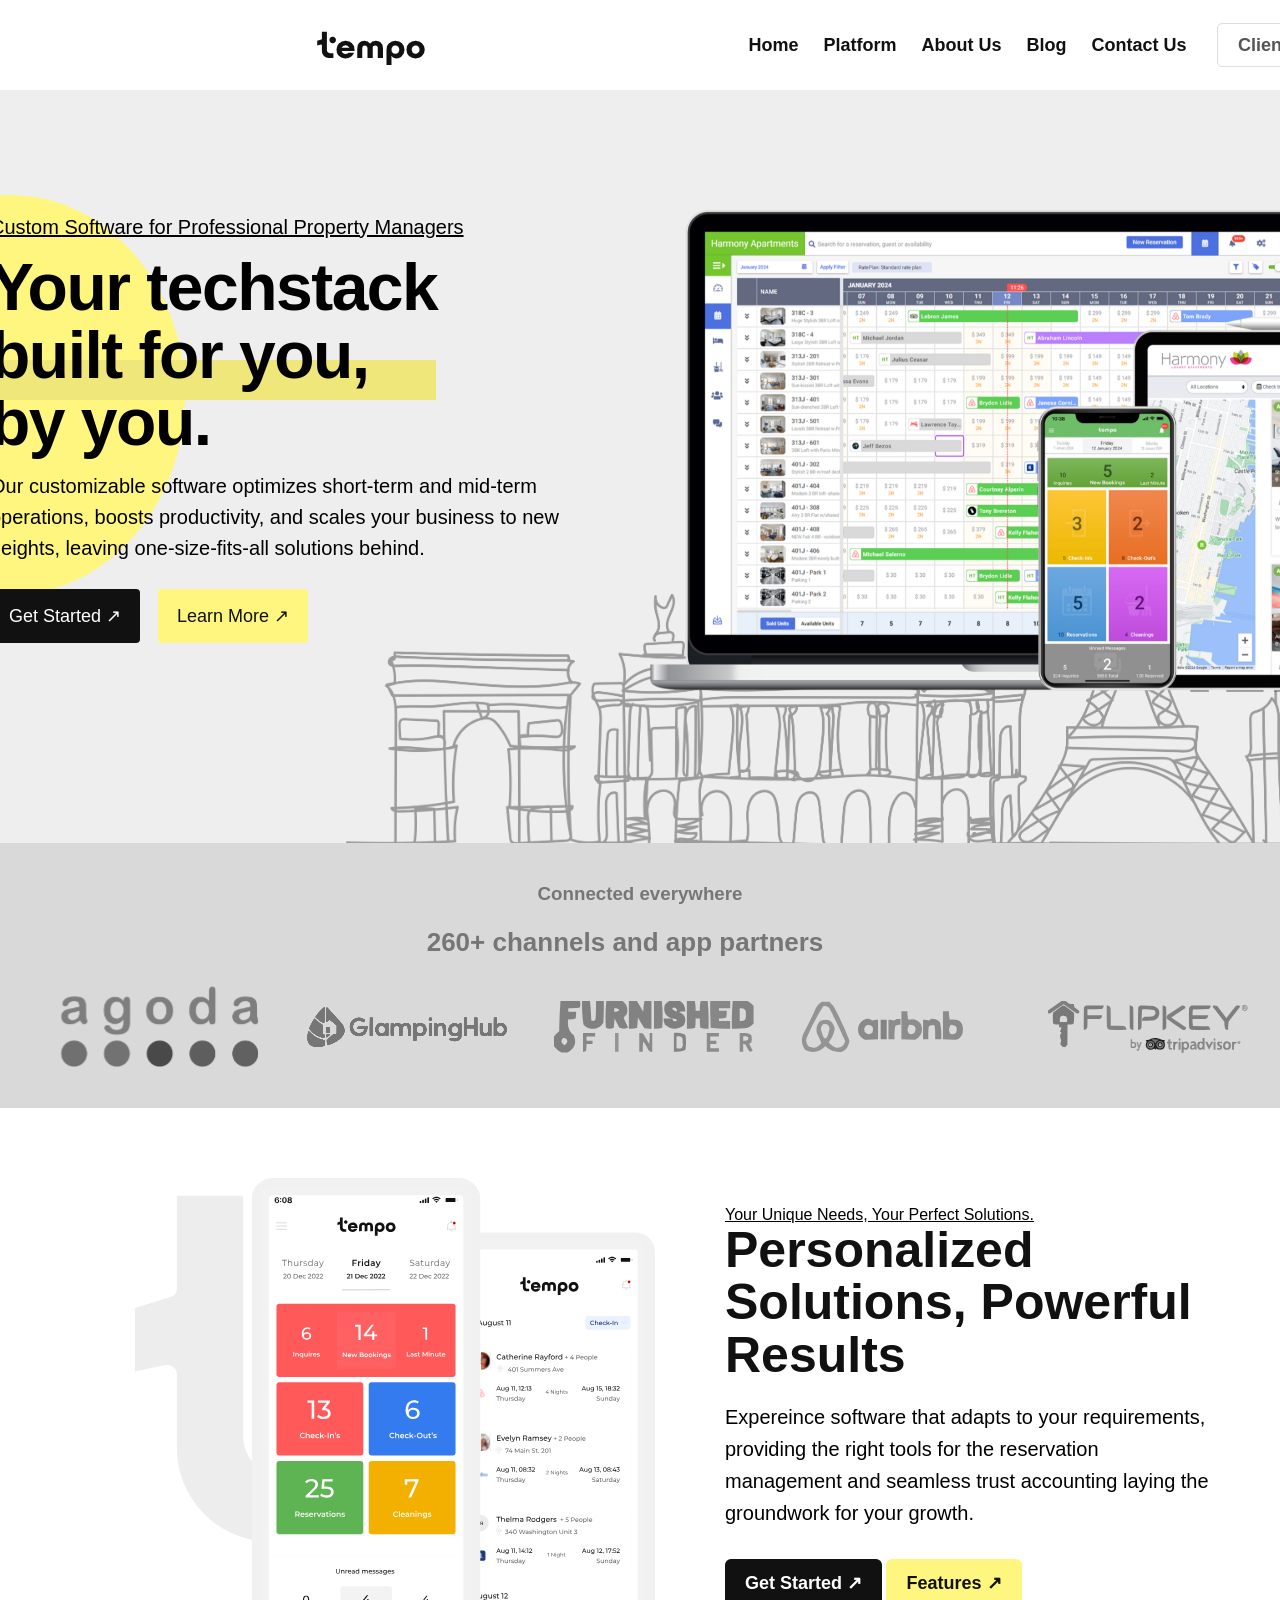
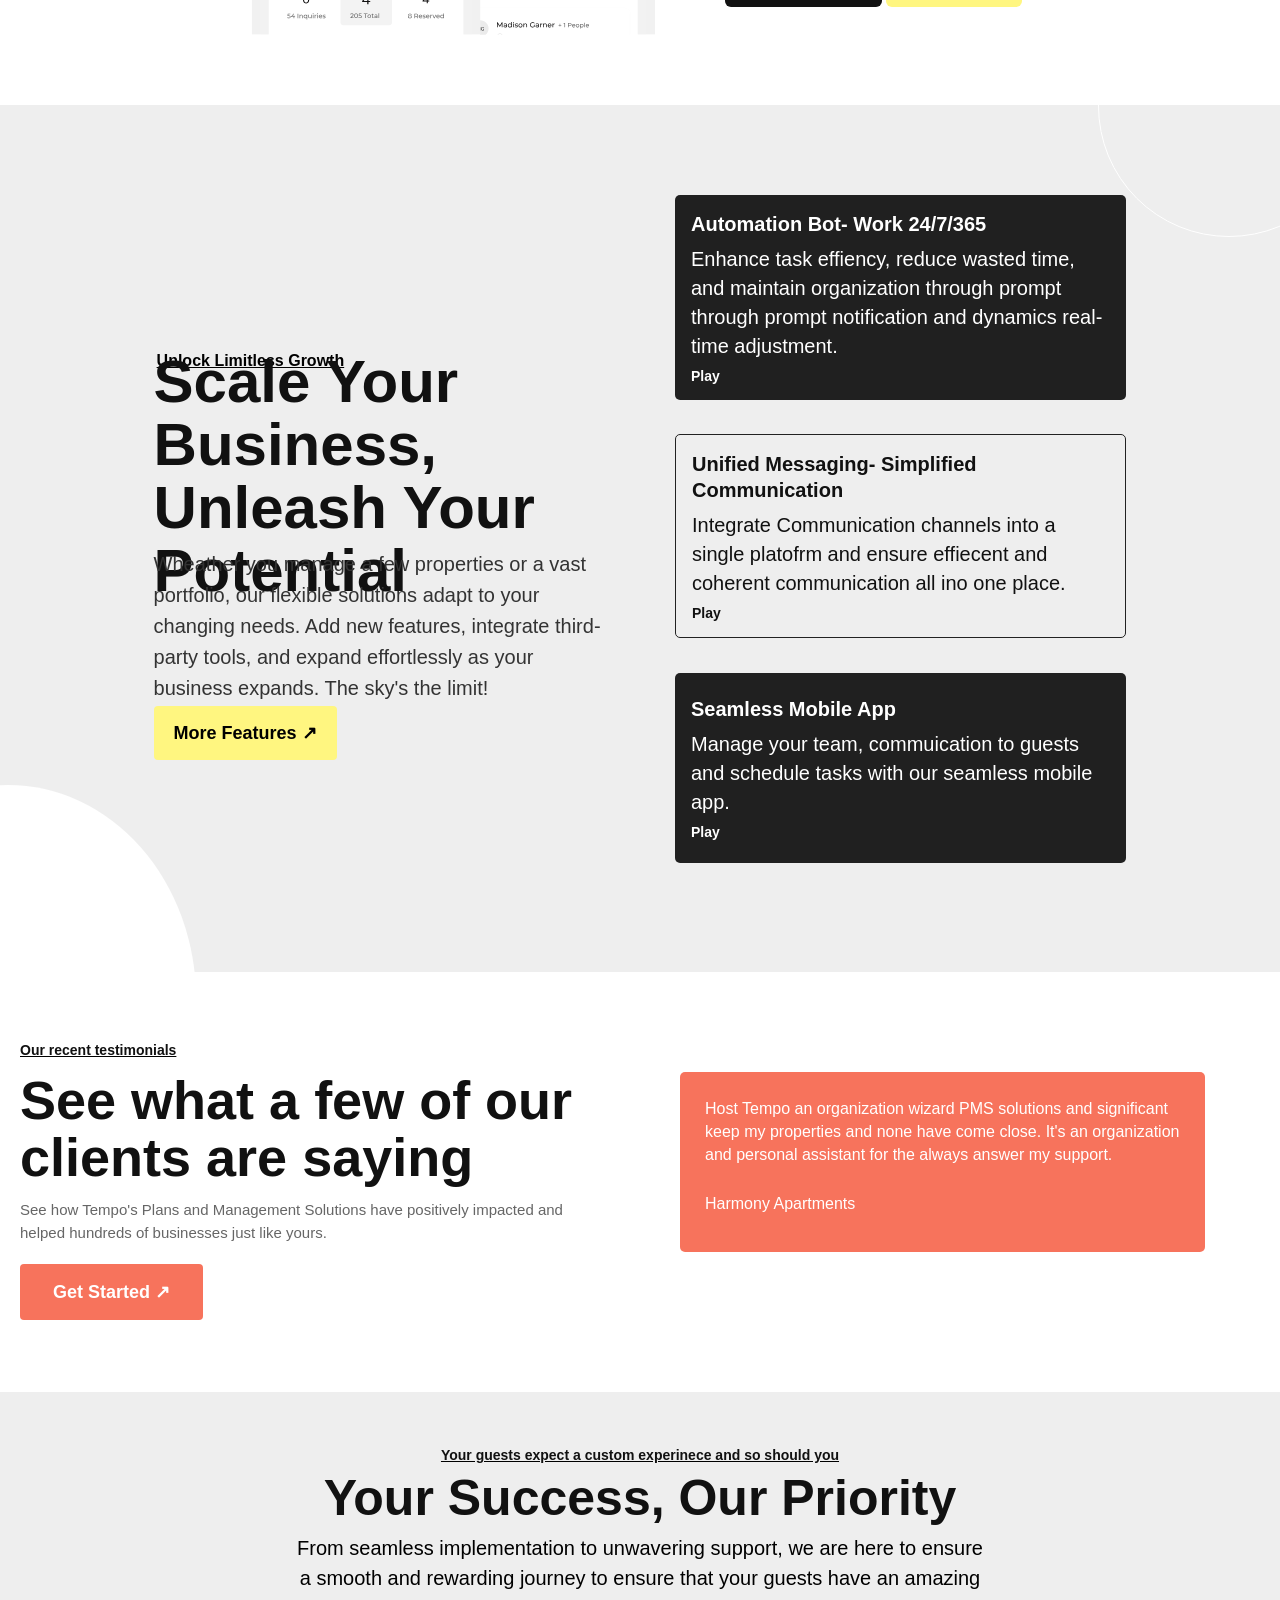
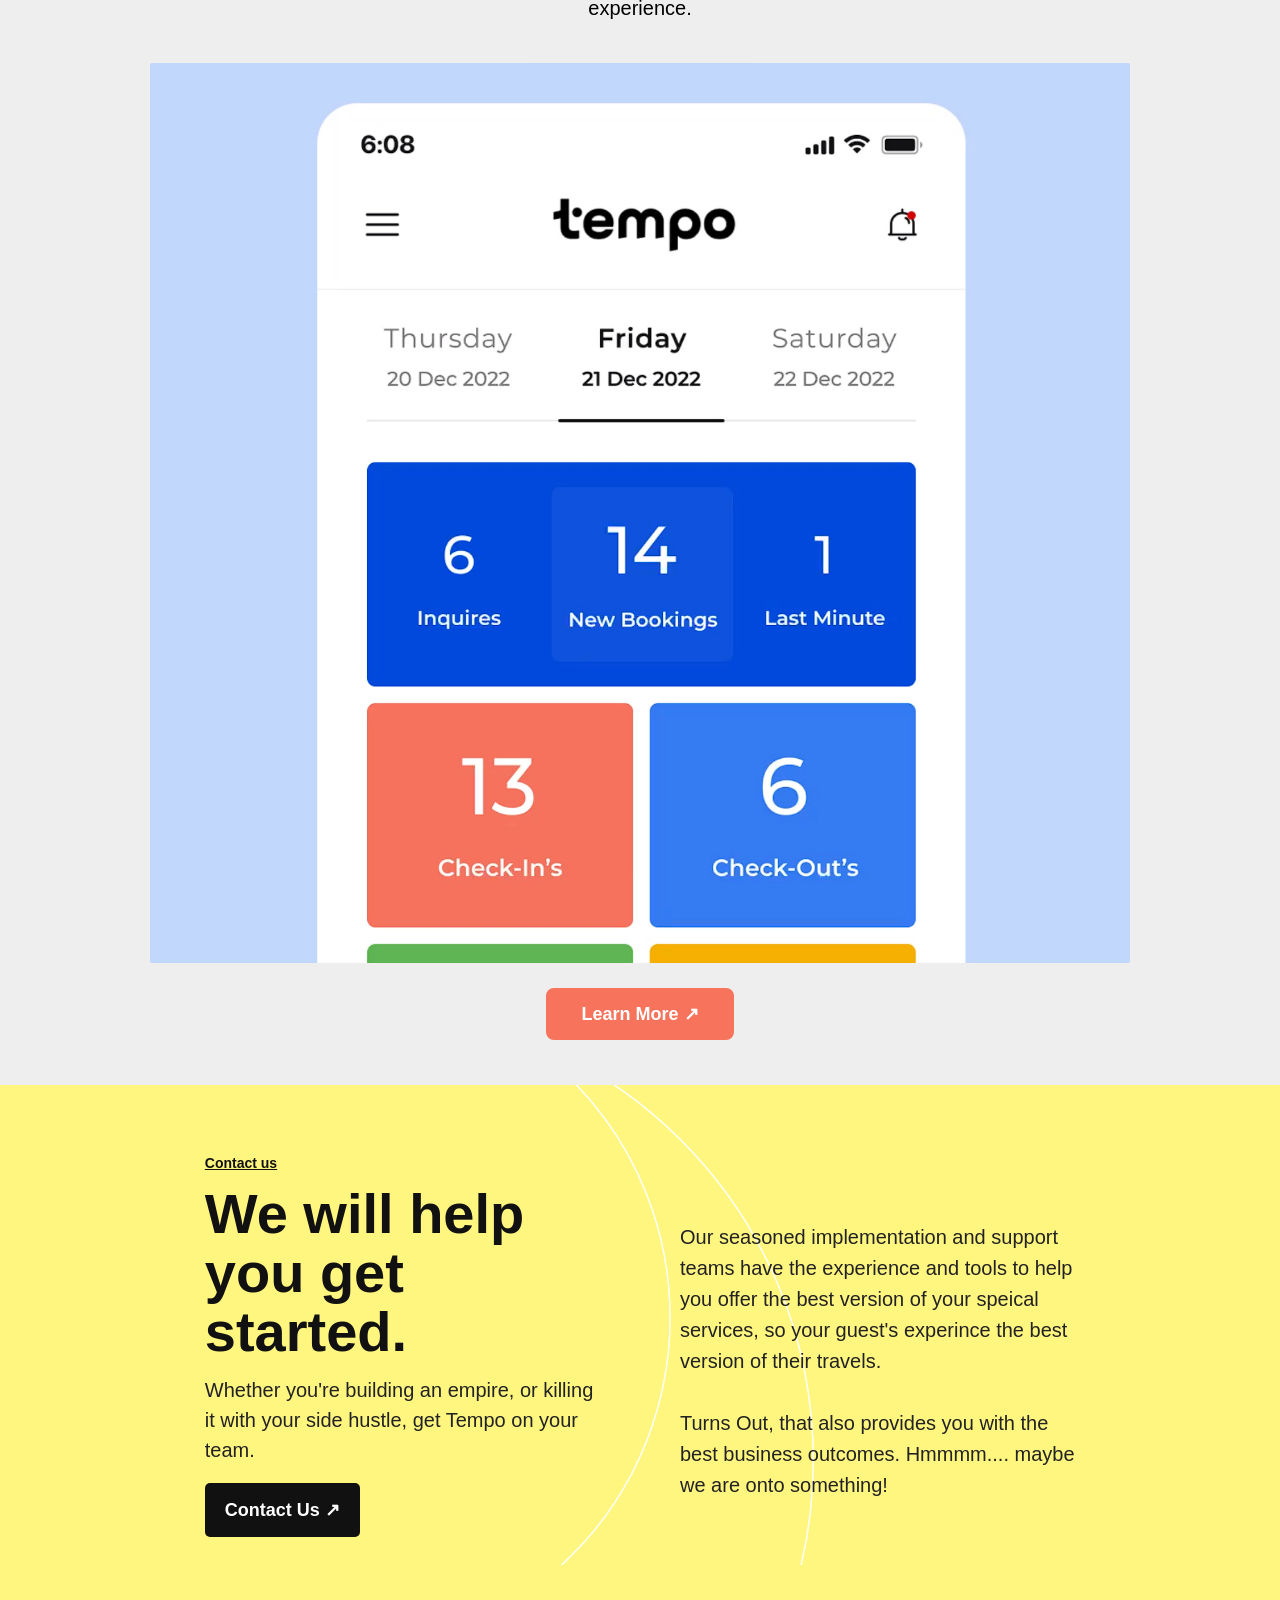
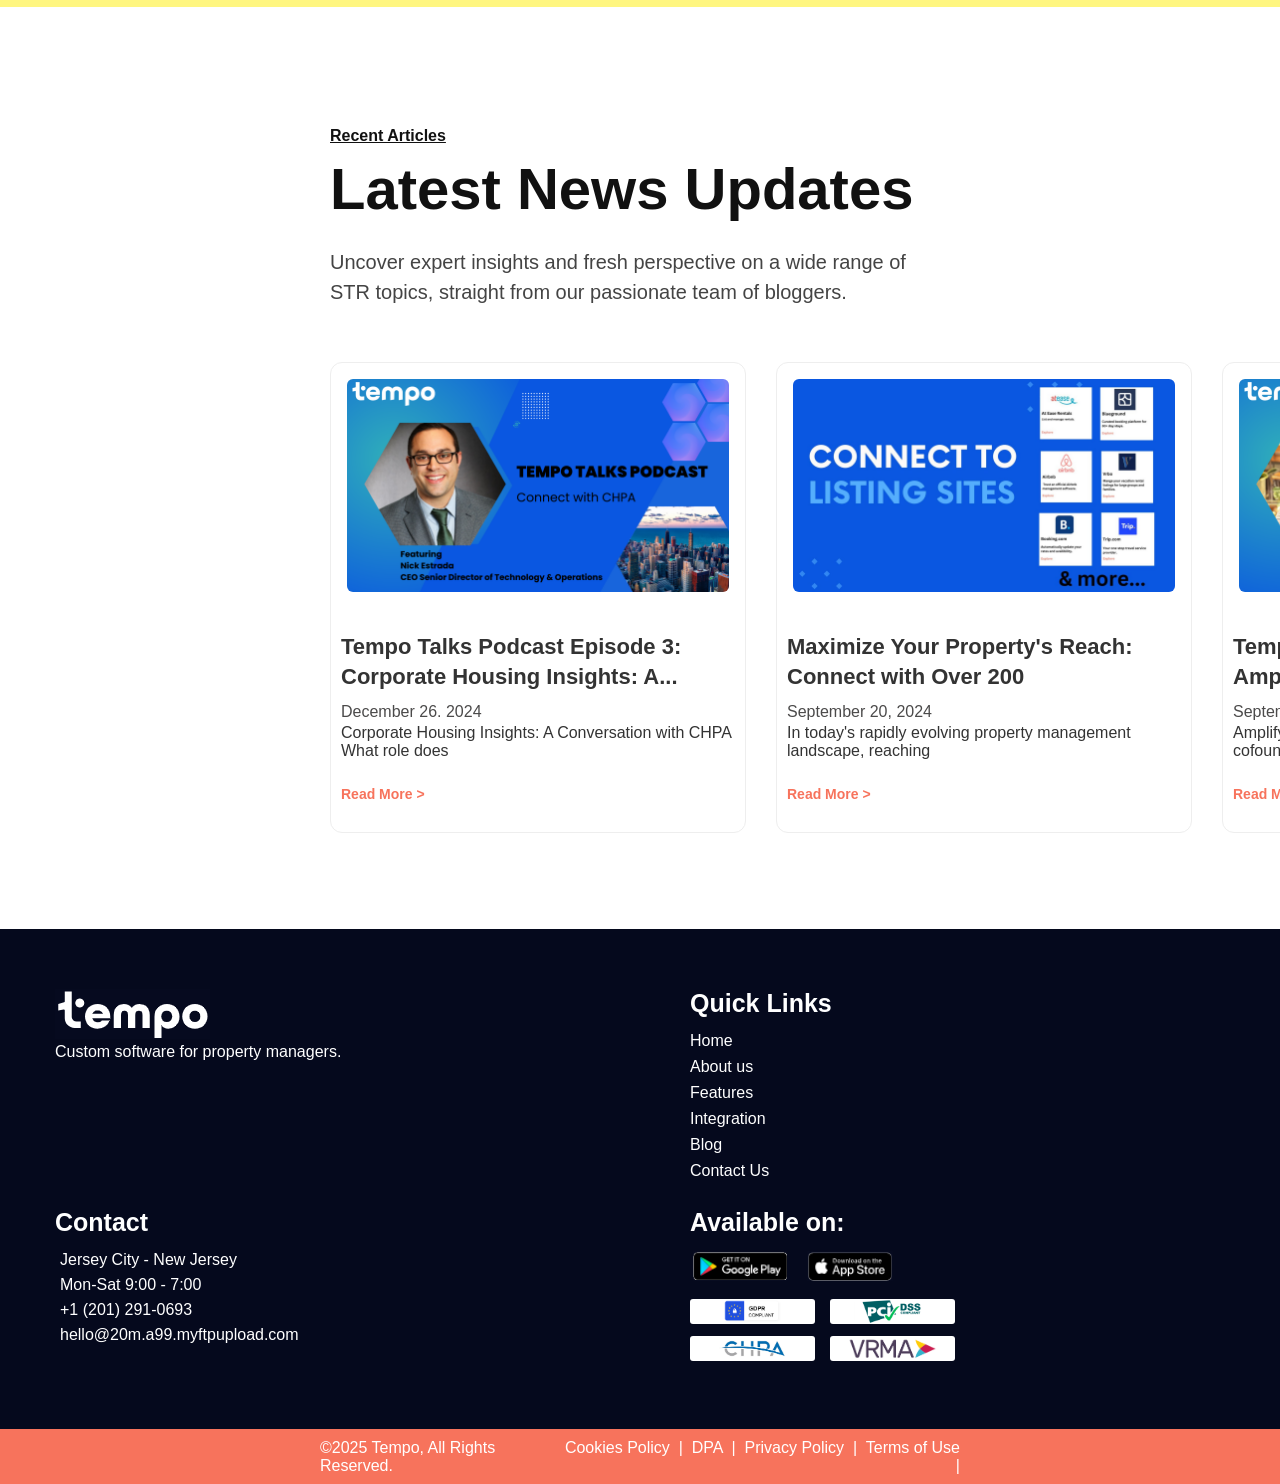
==== commit 9ec67256: "new changes" ====
--- a/index.html
+++ b/index.html
@@ -15,9 +15,8 @@
                  <span class="logo-text"><img src="Tempo logo.png" alt="" srcset=""></span>
             </div> 
             <ul class="navbar-menu">
-                <button class="btn-login">Client Login</button>
-                <button class="btn-demo">Meet with us ↗</button>
-                
+               <div class="navbar-button1">  <button class="btn-login">Client Login</button>
+                <button class="btn-demo">Meet with us ↗</button> </div>
                 <li><a href="#">Home</a></li>
                 <li><a href="#">Platform</a></li>
                 <li><a href="#">About Us</a></li>
@@ -25,6 +24,8 @@
                 <li><a href="#">Contact Us</a></li>
             </ul>
             <div class="navbar-buttons">
+                <button class="btn-login">Client Login</button>
+                <button class="btn-demo">Meet with us ↗</button>
                 </div>
             <button class="hamburger" id="hamburger">
             <i class="fa-solid fa-bars"></i>
@@ -45,8 +46,8 @@
                         <img src="hero-bg-shape.svg" alt="" class="backtext"><br>by you.</h1>
                     <p class="hero-description">Our customizable software optimizes short-term and mid-term operations, boosts productivity, and scales your business to new  heights, leaving one-size-fits-all solutions behind.</p>
                     <div class="hero-buttons">
-                        <button class="hero-btn1">Get Started ↗ </button>   </div>
-                    <div class="hero-buttons">    <button class="hero-btn2">Learn More ↗ </button>
+                        <button class="hero-btn1">Get Started ↗ </button>   
+                        <button class="hero-btn2">Learn More ↗ </button>
                     </div>
                 </div>
                 <div class="hero-images">
@@ -75,6 +76,15 @@
             <img src="layer1.svg" alt="Slide 11">
             <img src="vector-15.svg" alt="Slide 12">
             <img src="Vector-17.svg" alt="Slide 13">
+            <img src="Group-1321314666.svg" alt="Slide 5">
+            <img src="layer1-1.svg" alt="Slide 6">
+            <img src="layer1-2.svg" alt="Slide 7">
+            <img src="layer1-6.svg" alt="Slide 8">
+            <img src="layer1-7.svg" alt="Slide 9">
+            <img src="layer1-8.svg" alt="Slide 10">
+            <img src="layer1.svg" alt="Slide 11">
+            <img src="vector-15.svg" alt="Slide 12">
+            <img src="Vector-17.svg" alt="Slide 13">
 
     </div>
         </section>
@@ -197,7 +207,7 @@
         <button class="hero-btn1">View All &#8599;</button>
         <section class="articles">
         <div class="articles-card">
-            <img src="Podcast-1-1536x  864.png " alt="" class="card1-img">
+            <img src="Podcast-1-1536x864.png" alt="" class="card1-img">
             <h4 class="card-heading">Tempo Talks Podcast Episode 3: Corporate Housing Insights: A...</h4>
             <p class="card-para">December 26. 2024
                 <br> 
--- a/style.css
+++ b/style.css
@@ -38,26 +38,27 @@
     width: 100%;
     max-width: 1050px;
     height: 90px;
-    margin: 0 auto;
-    padding: 0 25px;
     box-sizing: border-box;
     display: flex;
     align-items: center;
     justify-content: space-between;
+    margin-left:392px;
 }
 .navbar-brand {
     display: flex;
     align-items: center;
 }
 .logo-text {
-    font-size: 49px;
+    font-size: 66px;
     font-weight: 800;
     letter-spacing: -2px;
     color: #111;
     line-height: 1;
     margin-left:-76px;
 }
-
+.navbar-button1{
+    display:none;
+}
 .navbar-menu {
     display: flex;
     align-items: center;
@@ -65,6 +66,7 @@
     list-style: none;
     margin: 0;
     padding: 0;
+    margin-left:291px;
 }
 .navbar-menu li {
     margin: 0;
@@ -92,7 +94,8 @@
 .navbar-buttons {
     display: flex;
     align-items: center;
-    gap: 12px;
+    gap: 6px;
+    margin-right: -117px;
 }
 .btn-login,
 .btn-demo {
@@ -478,7 +481,7 @@
     display: flex;
     gap: 47px;
     align-items: center;
-    transition: transform 0.5s ease;
+    transition: transform 0.2s ease;
 }
 .caros img {
     width: 300px;
@@ -508,6 +511,7 @@
         height: auto;
         padding: 15px 20px;
         height: 106px;
+        margin-left:0px;
     }
     .navbar-menu {
         order: 3;
@@ -657,7 +661,7 @@
     grid-row: 1;
     position: relative;
     z-index: 2;
-    margin: 0 0 -113px 12px;
+    margin: 0 0 -113px 3px;
     font-size: 16px;
     font-weight: 600;
     color: #000;
@@ -677,6 +681,7 @@
     font-weight: 800;
     color: #111;
     text-align: left;
+    margin-top:-120px;
 }
 .growth-para {
     grid-column: 1;
@@ -691,6 +696,7 @@
     line-height: 1.55;
     color: #333;
     text-align: left;
+    margin-top:-262px;
 }
 .growth > .hero-btn2 {
     grid-column: 1;
@@ -706,6 +712,7 @@
     border-radius: 4px;
     font-size: 18px;
     font-weight: 600;
+    margin-top:-299px;
 }
 .automation,
 .unified,
@@ -994,7 +1001,7 @@
 }
 .solution-btn2:hover {
     background-color: #ffe94d;
-} */
+} 
 .success {
     position: relative;
     width: 100%;
@@ -1427,15 +1434,16 @@
 }
 .footerbar {
     width: 100%;
-    min-height: 38px;
-    padding: 0 20px;
+    min-height: 55px;
+    padding: 0 320px;
     box-sizing: border-box;
     background-color: #f7735c;
     color: #fff;
     display: flex;
     align-items: center;
     justify-content: space-between;
-    font-size: 14px;
+    font-size: 16px;
+    margin-top:-38px;
 }
 .footer-policies {
     text-align: right;
@@ -1842,7 +1850,7 @@
     width: 100%;
     padding: 14px 0;
     font-size: 17px;
-    margin-left: 24px;
+    margin-left: 0px;
     text-align: left;
 }
 .navbar-menu.active {
@@ -1896,6 +1904,9 @@
     width: 332px;
 }
 .hero-buttons {
+    display:flex;
+    flex-direction:column;
+    gap: 20px;
     justify-content: center;
     margin-left: 66px;
 }
@@ -1989,7 +2000,7 @@
     }
     .success-btn2{
         padding: 16px 28px;
-        margin-left: 74px;
+        margin-left: 0px;
     }
     .cta-section{
         display:flow;
@@ -2104,6 +2115,7 @@
     font-size: 18px;
     margin-left: -31px;
     width: 317px;
+    margin-top:0px;
 }
 .automation {
     margin-left:-31px;
@@ -2240,6 +2252,10 @@
     flex-direction:column;
     gap:30px;
 }
+.navbar-button1{
+    display:inline-block;
+    gap:30px;
+}
 }
 
 .slider {
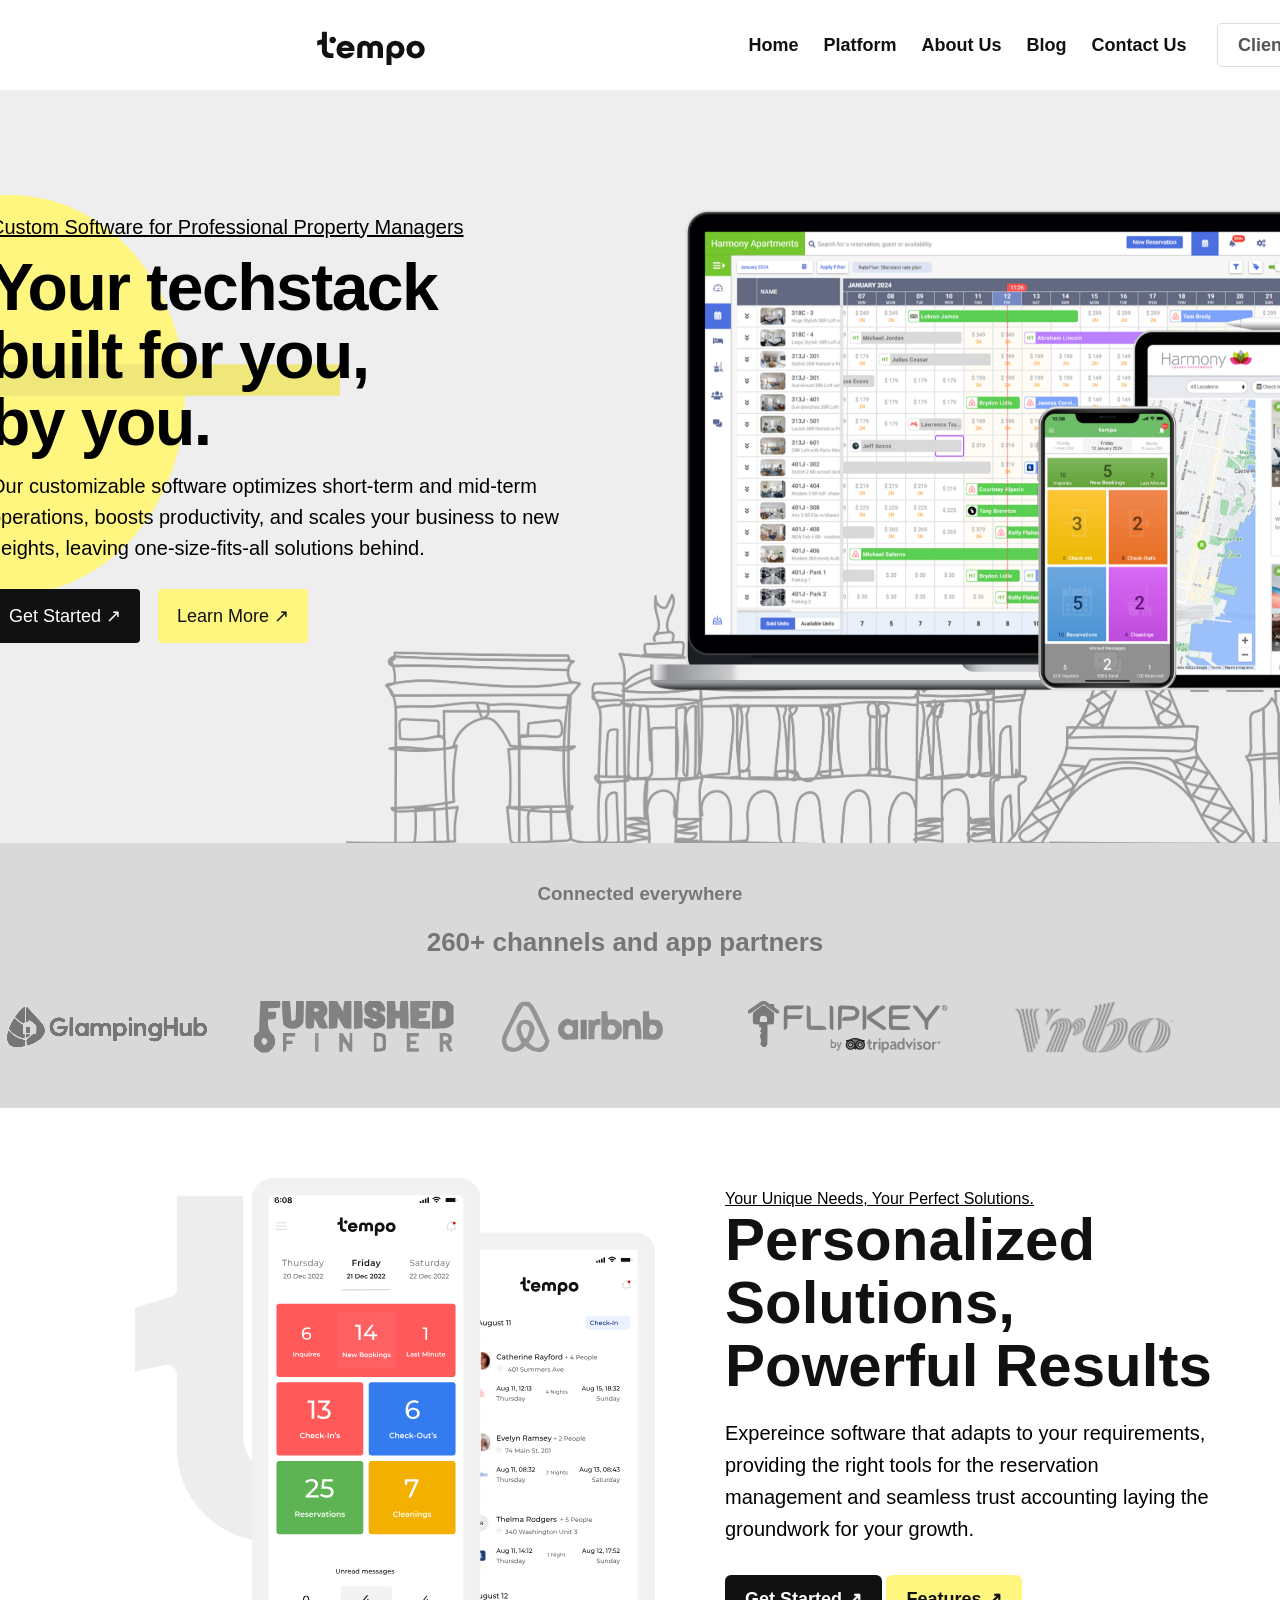
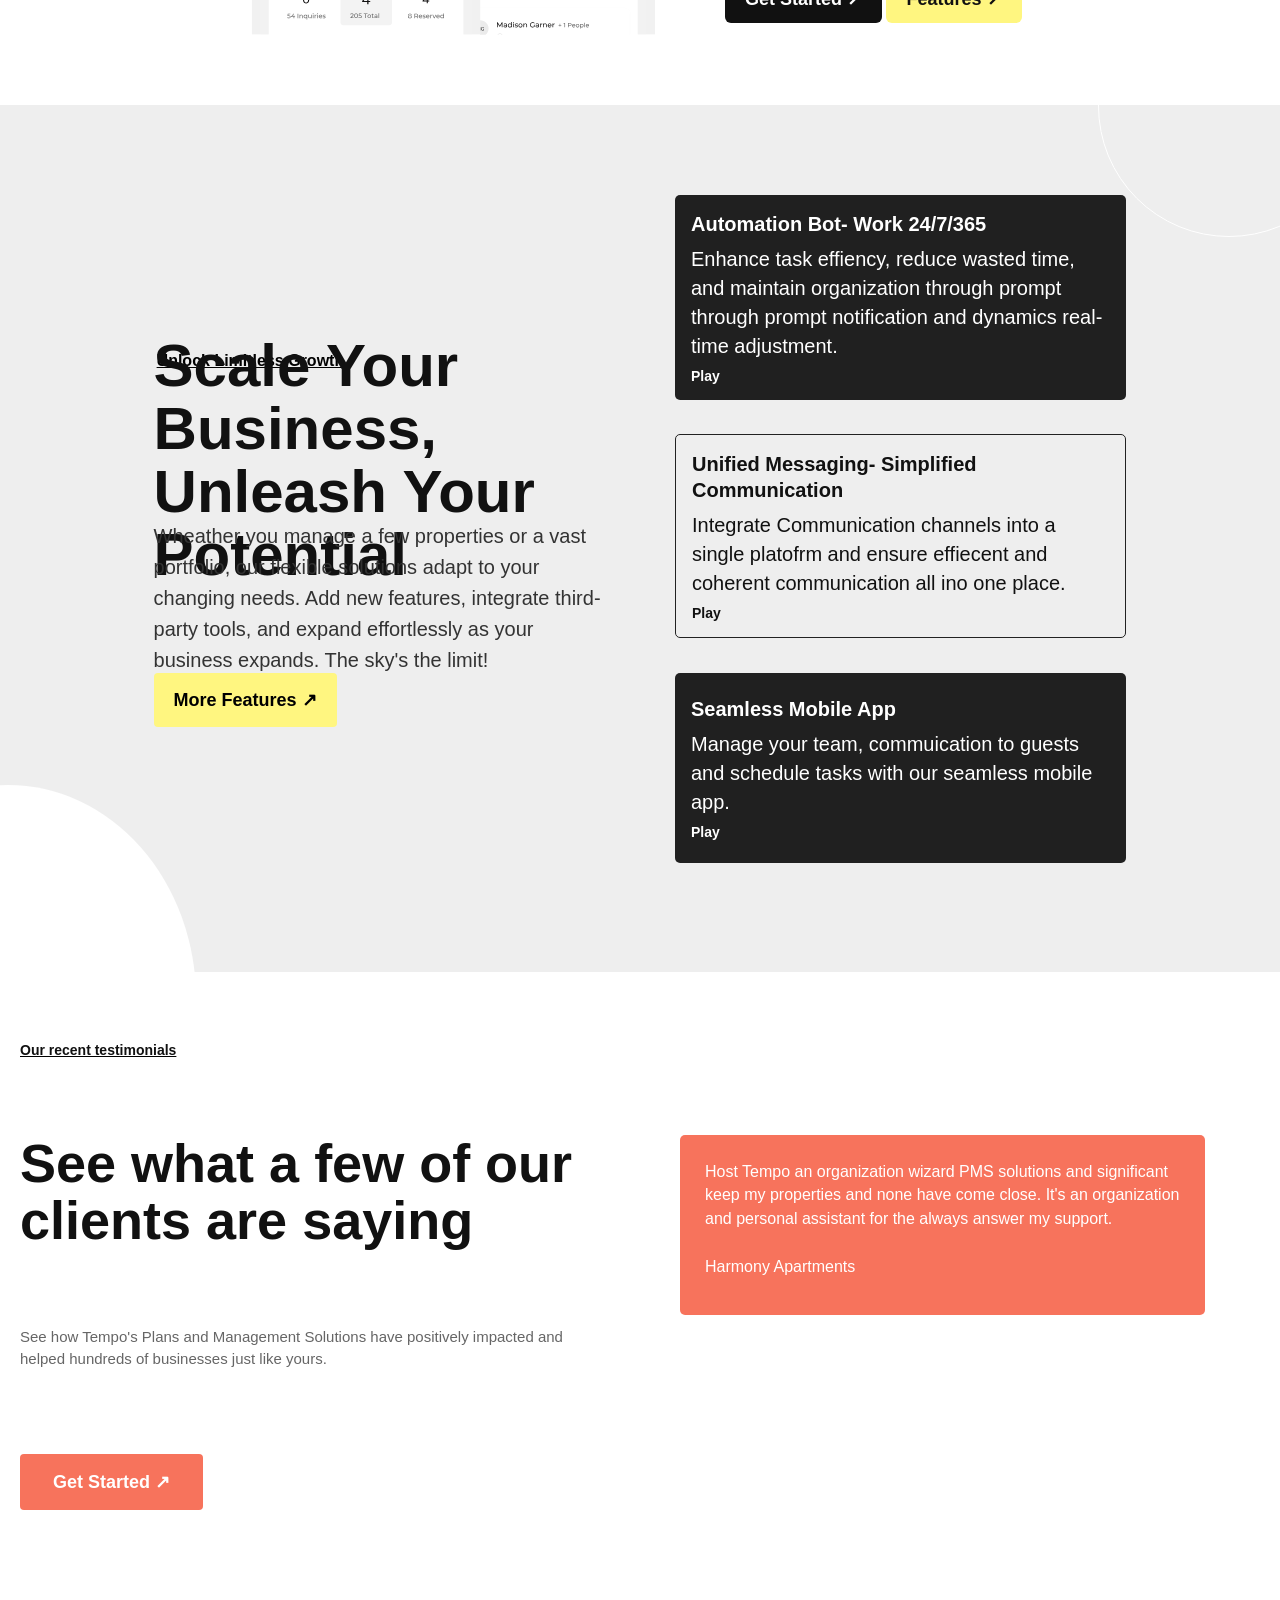
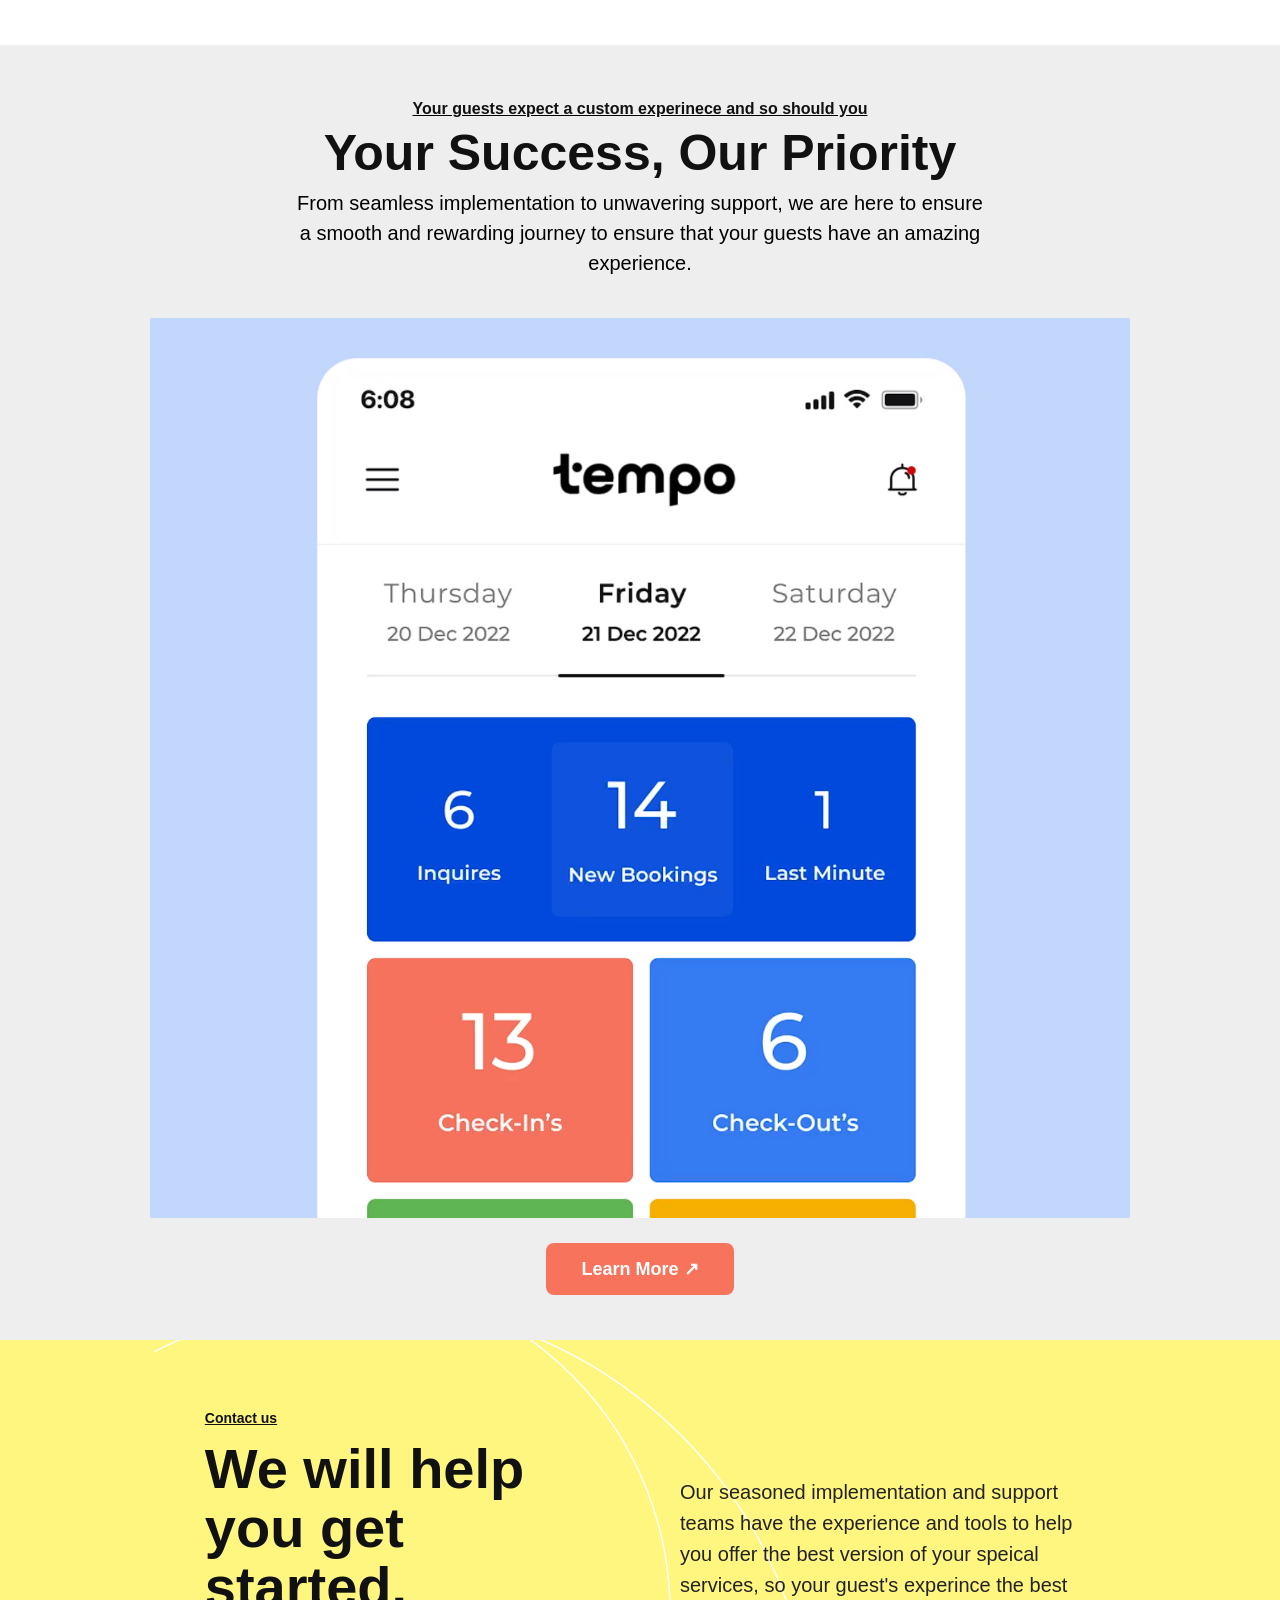
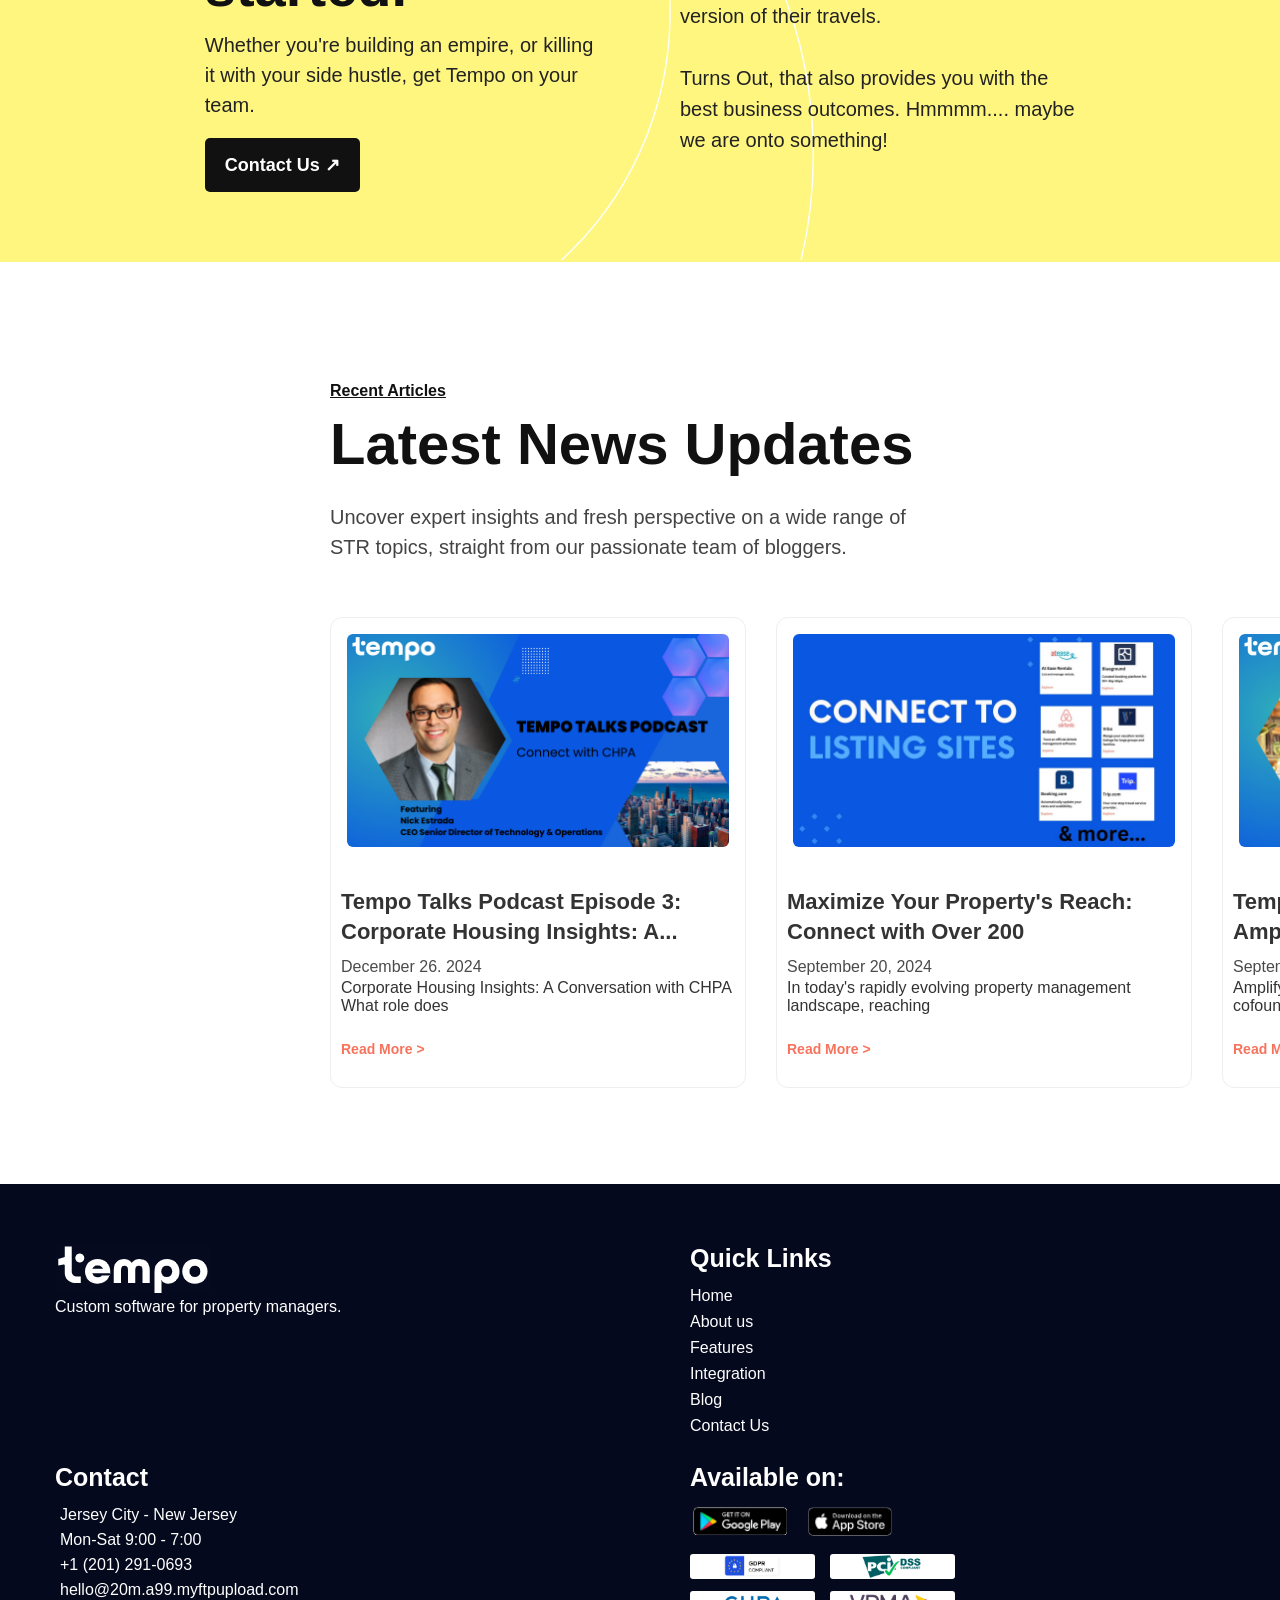
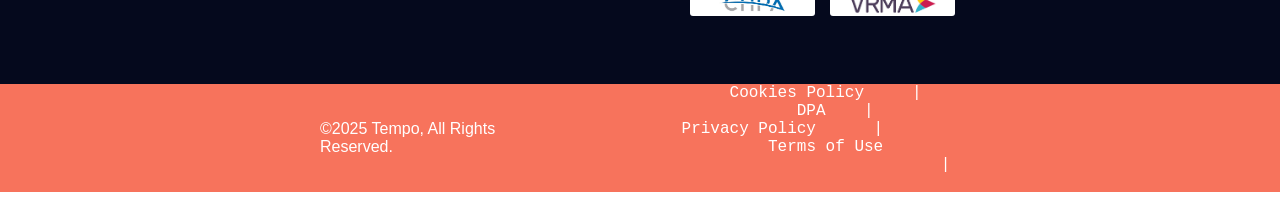
==== commit 6b6c97ef: "changes in frontend" ====
--- a/index.html
+++ b/index.html
@@ -245,7 +245,6 @@
 
     <div class="footer-content">
         <div class="footer-brand">
-            <!-- <h1>tempo</h1> -->
             <img src="Logo2 footer.png" alt="" srcset="">
             <p>
                 Custom software for property managers.
@@ -332,12 +331,13 @@
         </span>
 
         <span class="footer-policies">
-            Cookies Policy &nbsp;|&nbsp;
-            DPA &nbsp;|&nbsp;
-            Privacy Policy &nbsp;|&nbsp;
-            Terms of Use &nbsp;|
-        </span>
-
+         <pre>  Cookies Policy     |    
+            DPA    |         
+            Privacy Policy      |        
+            Terms of Use        
+            | 
+            </pre> 
+        </span>    
     </div>
 
 </footer>
--- a/style.css
+++ b/style.css
@@ -275,6 +275,7 @@
     bottom: 86px;
     top: 106px;
     height: 40px;
+    width:350px;
 }
 .hero-title {
 
@@ -481,7 +482,7 @@
     display: flex;
     gap: 47px;
     align-items: center;
-    transition: transform 0.2s ease;
+    transition: transform 0.5s ease;
 }
 .caros img {
     width: 300px;
@@ -681,7 +682,7 @@
     font-weight: 800;
     color: #111;
     text-align: left;
-    margin-top:-120px;
+    margin-top:-152px;
 }
 .growth-para {
     grid-column: 1;
@@ -696,7 +697,7 @@
     line-height: 1.55;
     color: #333;
     text-align: left;
-    margin-top:-262px;
+    margin-top:-318px;
 }
 .growth > .hero-btn2 {
     grid-column: 1;
@@ -712,7 +713,7 @@
     border-radius: 4px;
     font-size: 18px;
     font-weight: 600;
-    margin-top:-299px;
+    margin-top:-365px;
 }
 .automation,
 .unified,
@@ -782,7 +783,7 @@
     position: relative;
     width: 100%;
     max-width: 1413px;
-    min-height: 420px;
+    min-height: 673px;
     margin: 0 auto;
     padding: 70px 20px;
     display: grid;
@@ -940,7 +941,7 @@
     grid-row: 2;
     margin: 0 0 20px 0;
     max-width: 700px;
-    font-size: 50px;
+    font-size: 60px;
     line-height: 1.05;
     font-weight: 800;
     color: #111;
@@ -953,7 +954,7 @@
     margin: 0 0 30px 0;
     padding: 0;
     font-size: 20px;
-    font-weight:200px;
+    font-weight:300;
     line-height: 1.6;
     color: #000;
     text-align: left;
@@ -1018,7 +1019,7 @@
     position: relative;
     z-index: 2;
     margin: 0 0 8px 0;
-    font-size: 14px;
+    font-size: 16px;
     font-weight: 600;
     color: #111;
     text-align:center;
@@ -1096,7 +1097,7 @@
     width: 660px;
     height: 634px;
     left: 12%;
-    top: -154px;
+    top: -114px;
     opacity: 1;
     pointer-events: none;
 }
@@ -1841,6 +1842,7 @@
 .btn-demo{
         width:176px;
         height:55px;
+        margin-top:16px;
 }
 .logo-text{
         margin-left:-6px;
@@ -2116,6 +2118,7 @@
     margin-left: -31px;
     width: 317px;
     margin-top:0px;
+    margin-bottom:49px;
 }
 .automation {
     margin-left:-31px;
@@ -2256,6 +2259,15 @@
     display:inline-block;
     gap:30px;
 }
+.footer-badges{
+    display:flex;
+    flex-direction:column;
+}
+.footer-badges img{
+    width:186px;
+    height:48px;
+    border-radius:6px;
+}
 }
 
 .slider {
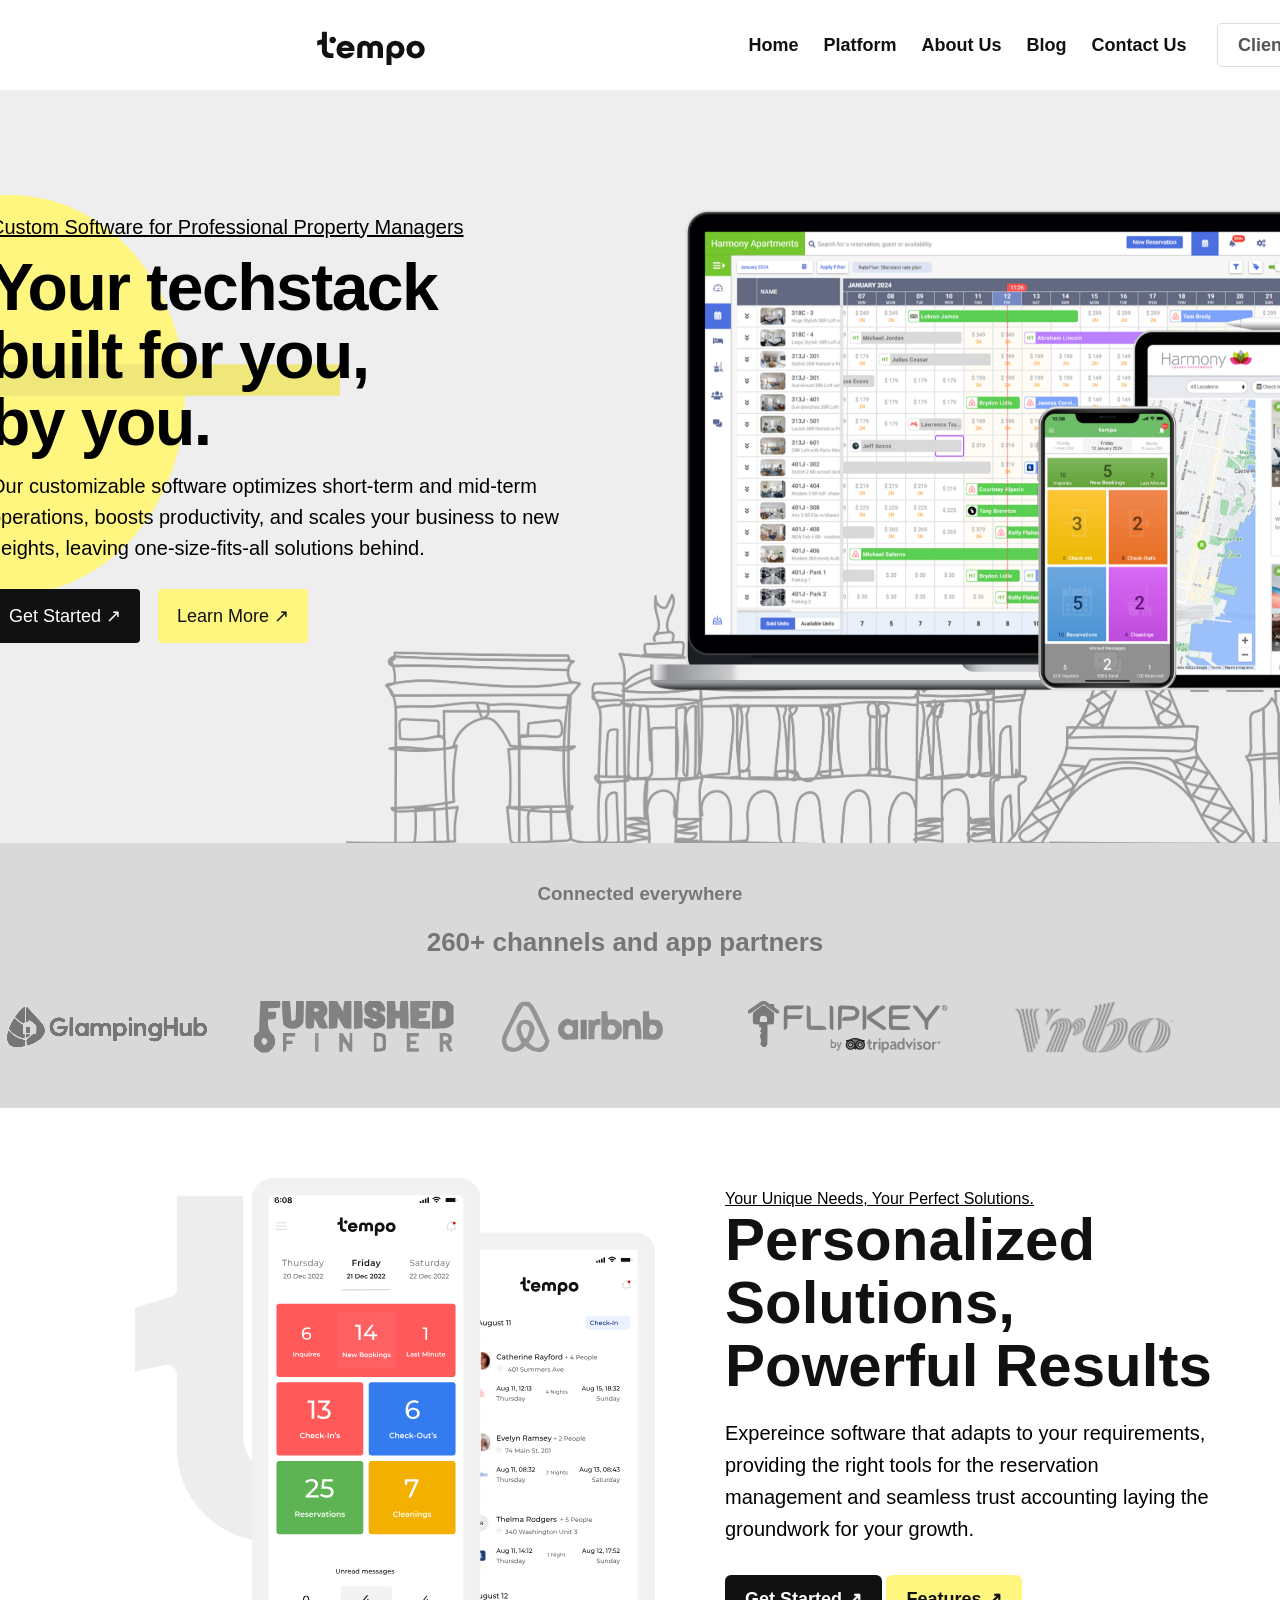
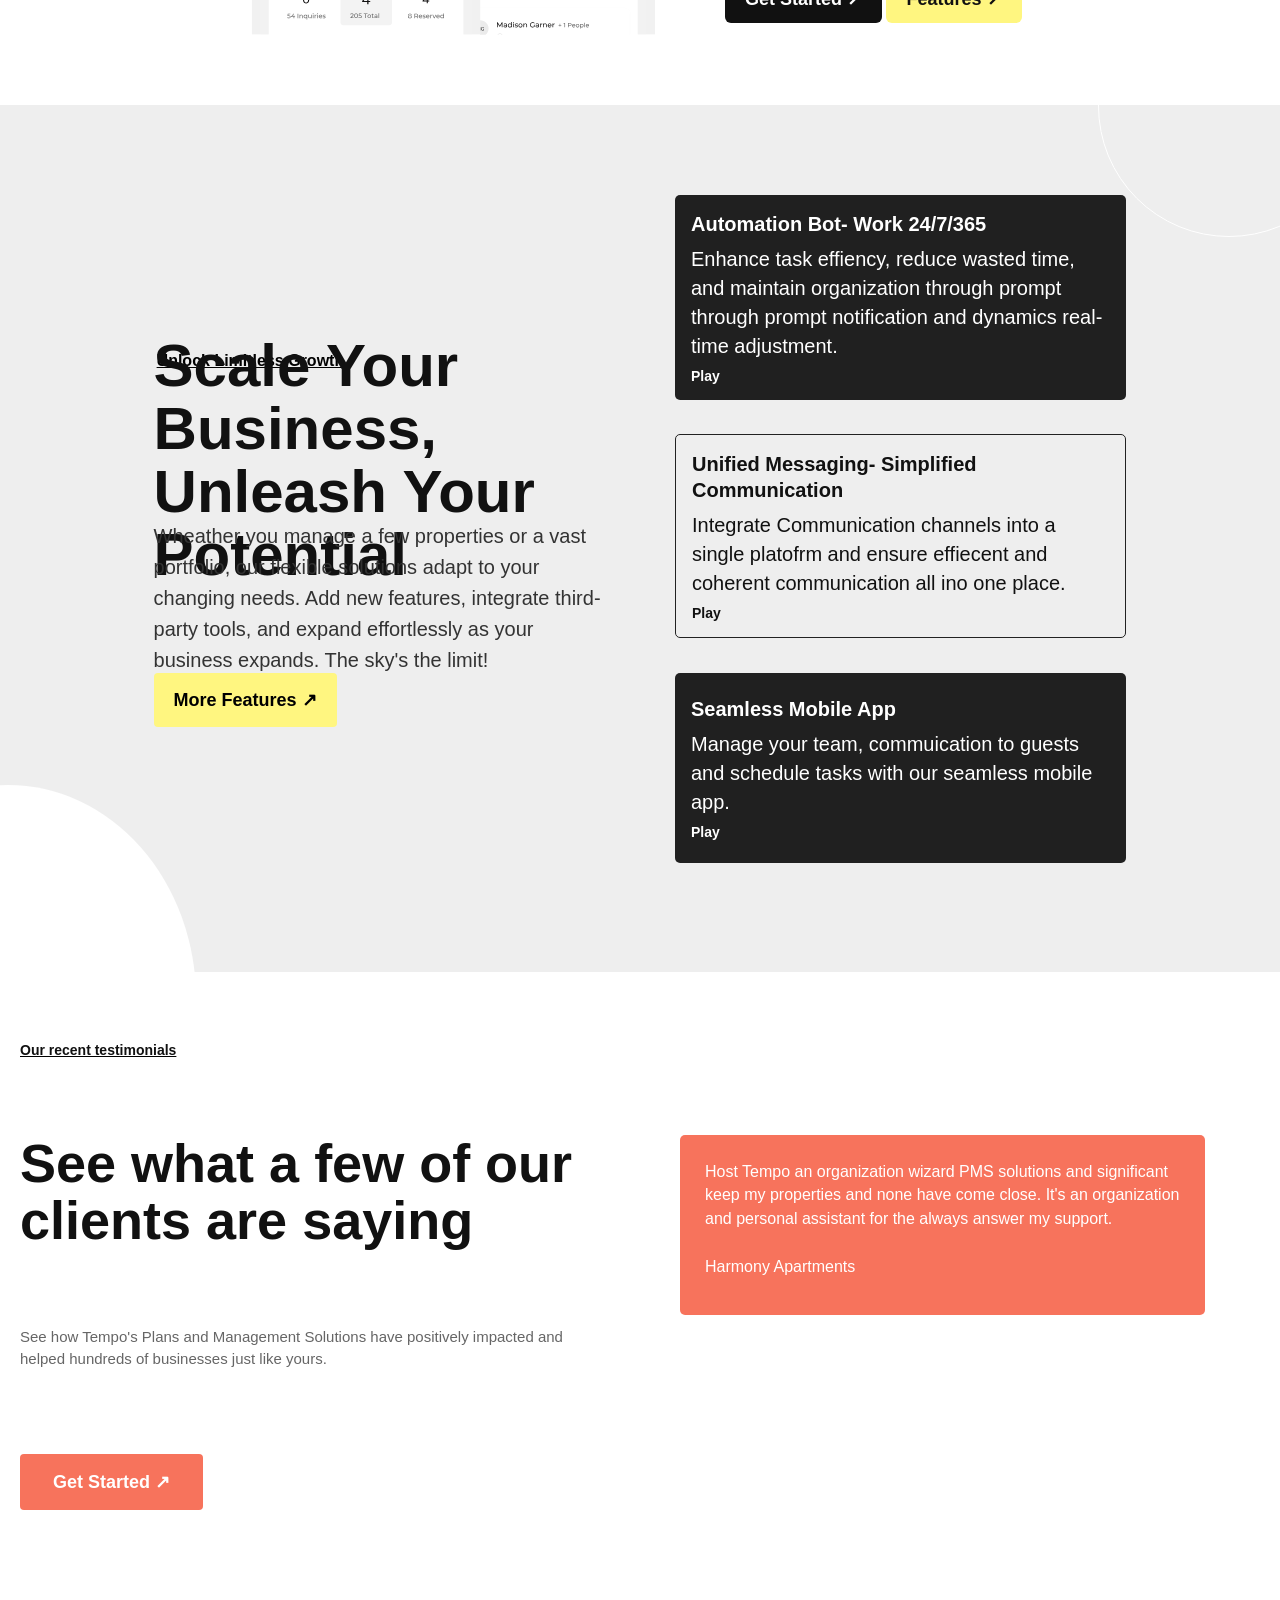
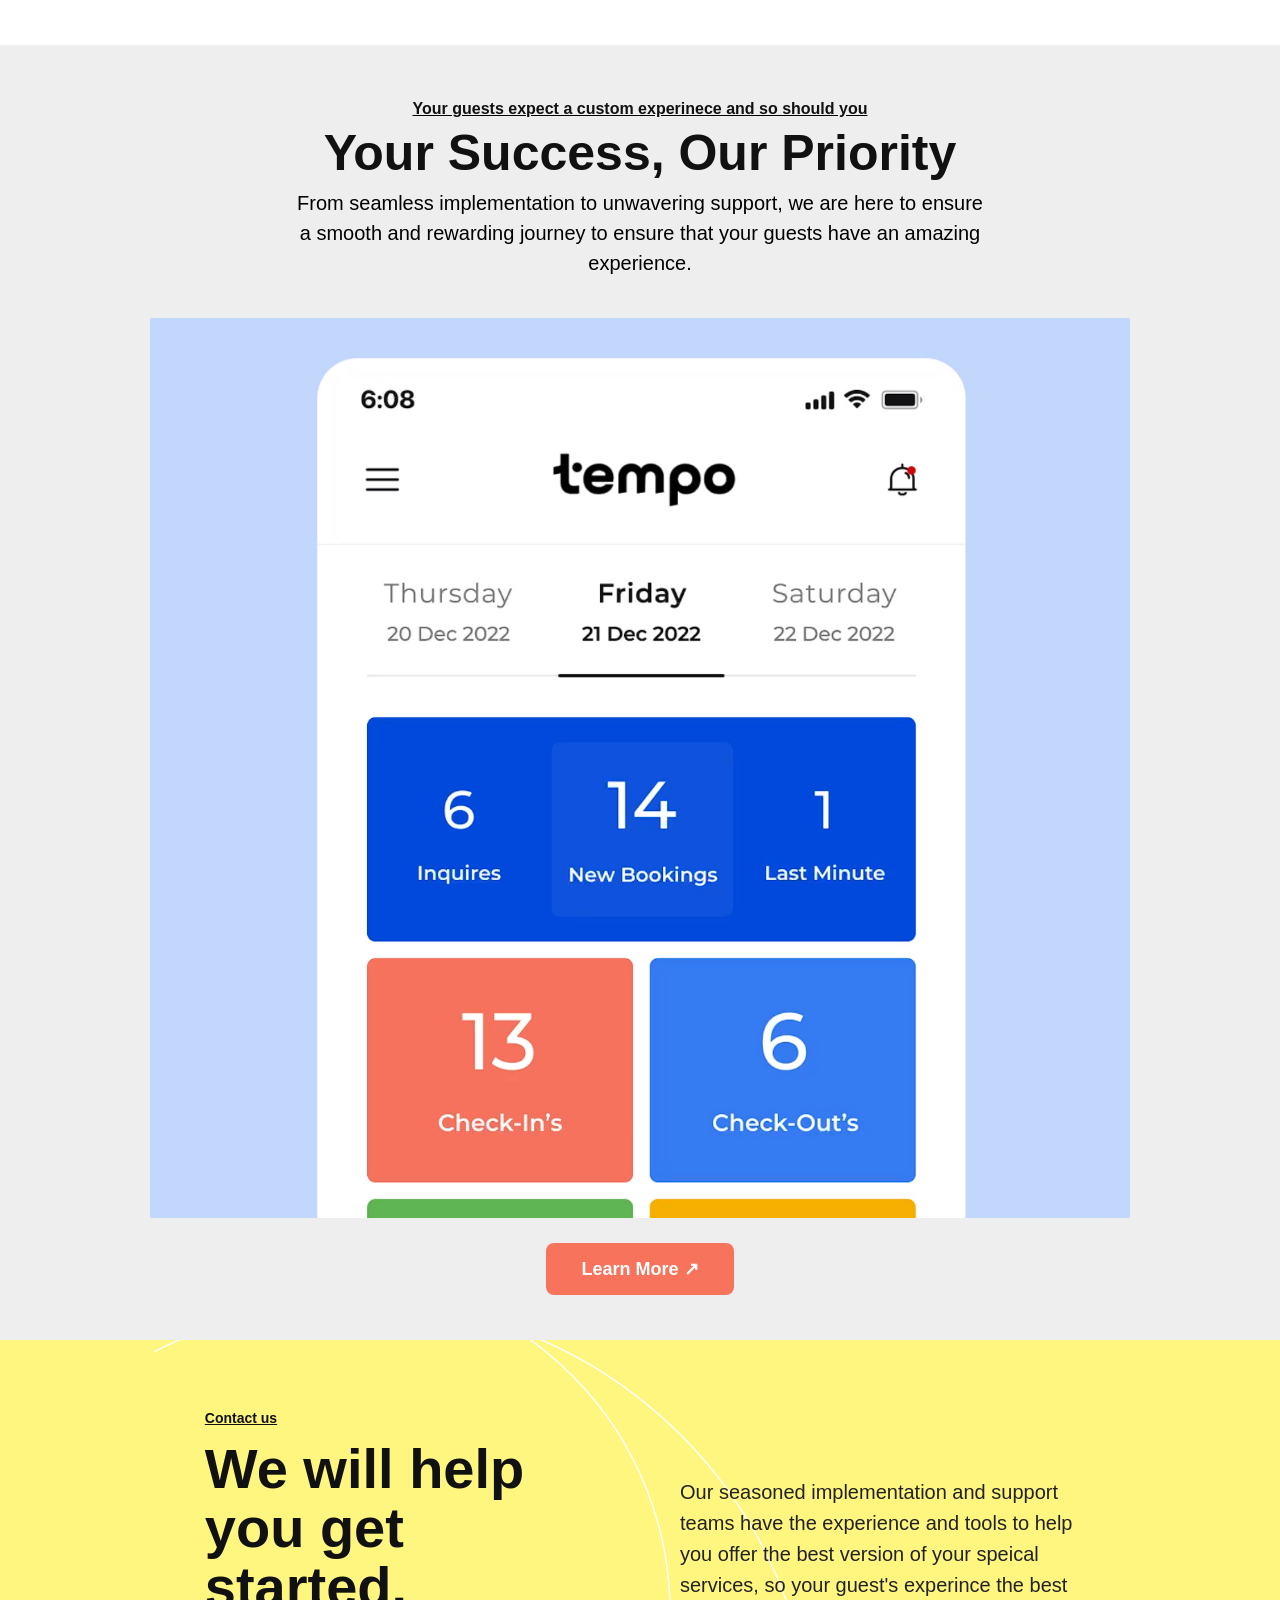
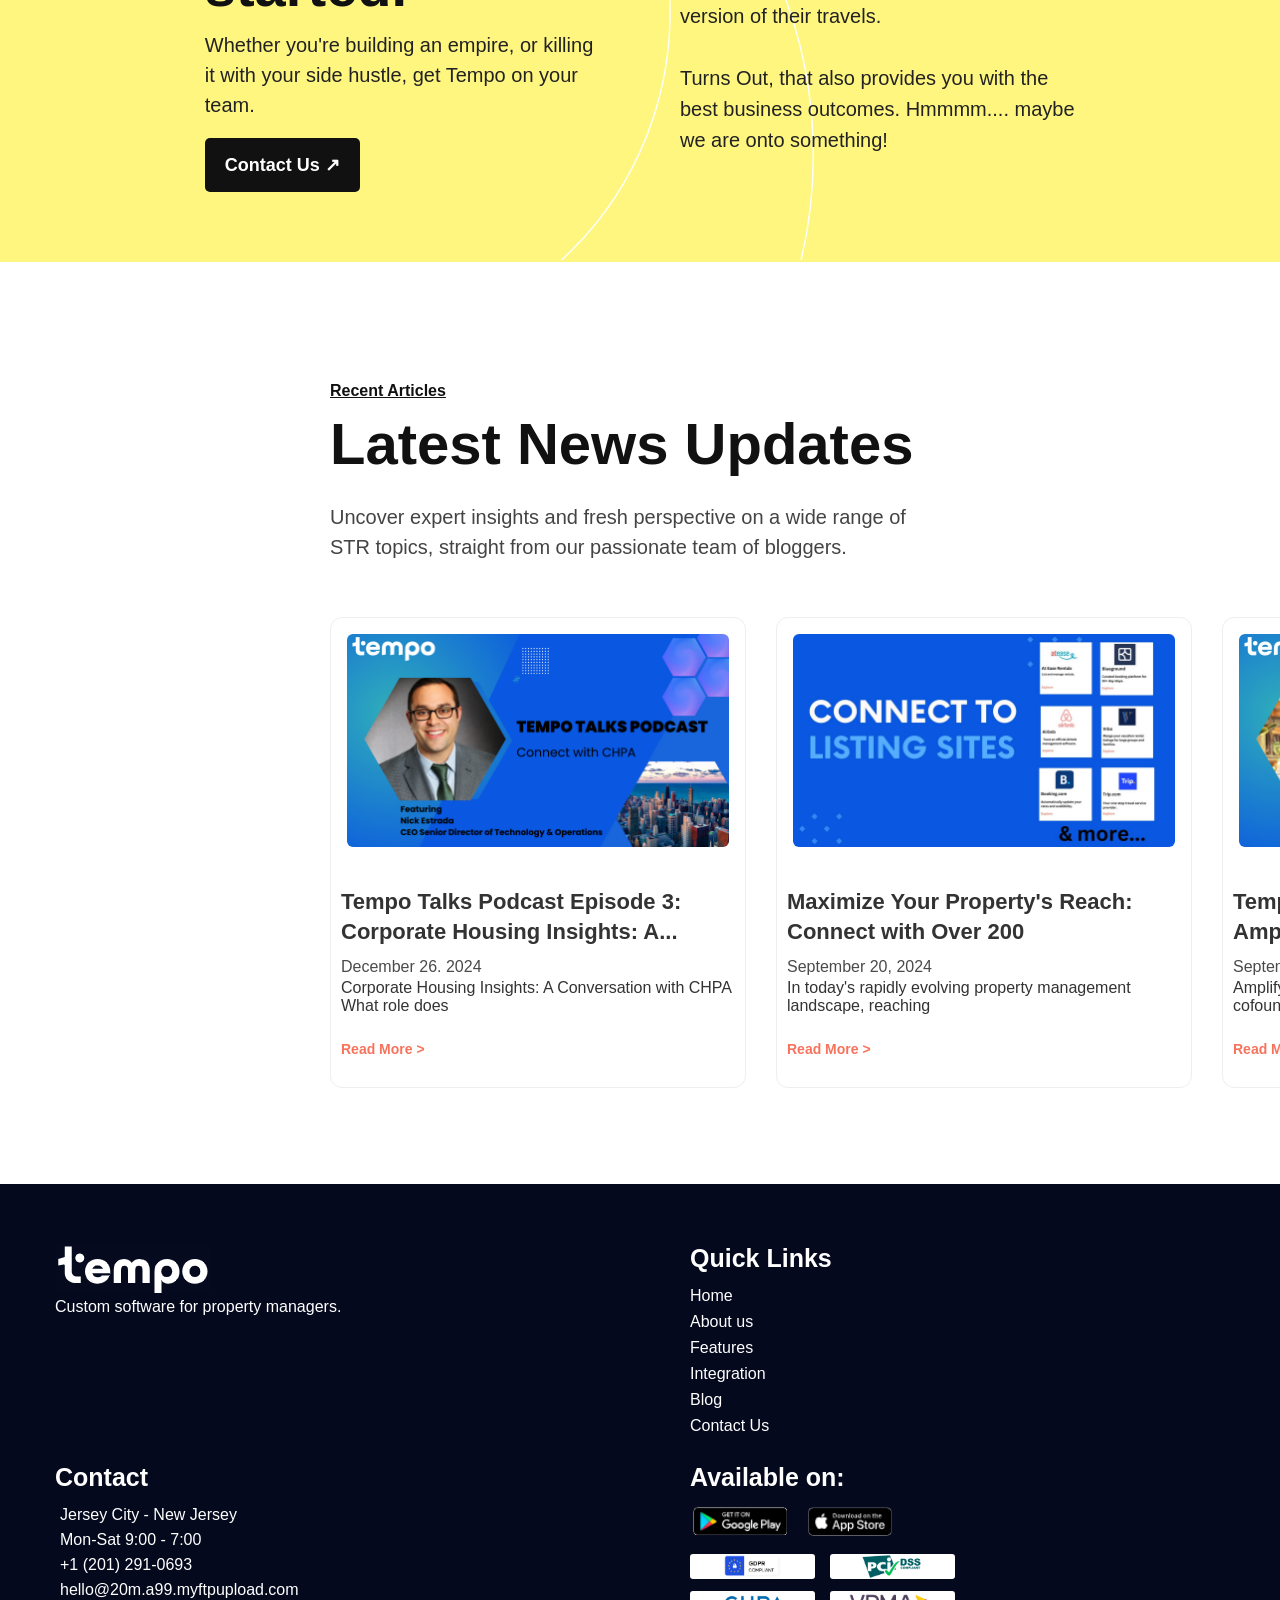
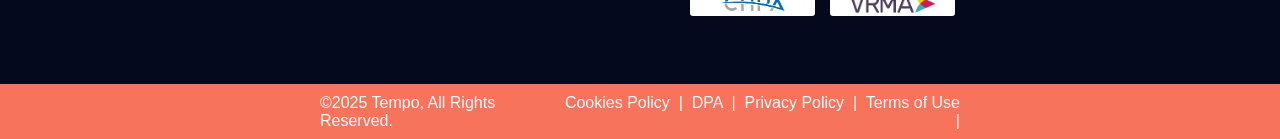
==== commit 8196a856: "modified" ====
--- a/index.html
+++ b/index.html
@@ -245,6 +245,7 @@
 
     <div class="footer-content">
         <div class="footer-brand">
+            <!-- <h1>tempo</h1> -->
             <img src="Logo2 footer.png" alt="" srcset="">
             <p>
                 Custom software for property managers.
@@ -331,13 +332,12 @@
         </span>
 
         <span class="footer-policies">
-         <pre>  Cookies Policy     |    
-            DPA    |         
-            Privacy Policy      |        
-            Terms of Use        
-            | 
-            </pre> 
-        </span>    
+            Cookies Policy &nbsp;|&nbsp;
+            DPA &nbsp;|&nbsp;
+            Privacy Policy &nbsp;|&nbsp;
+            Terms of Use &nbsp;|
+        </span>
+
     </div>
 
 </footer>
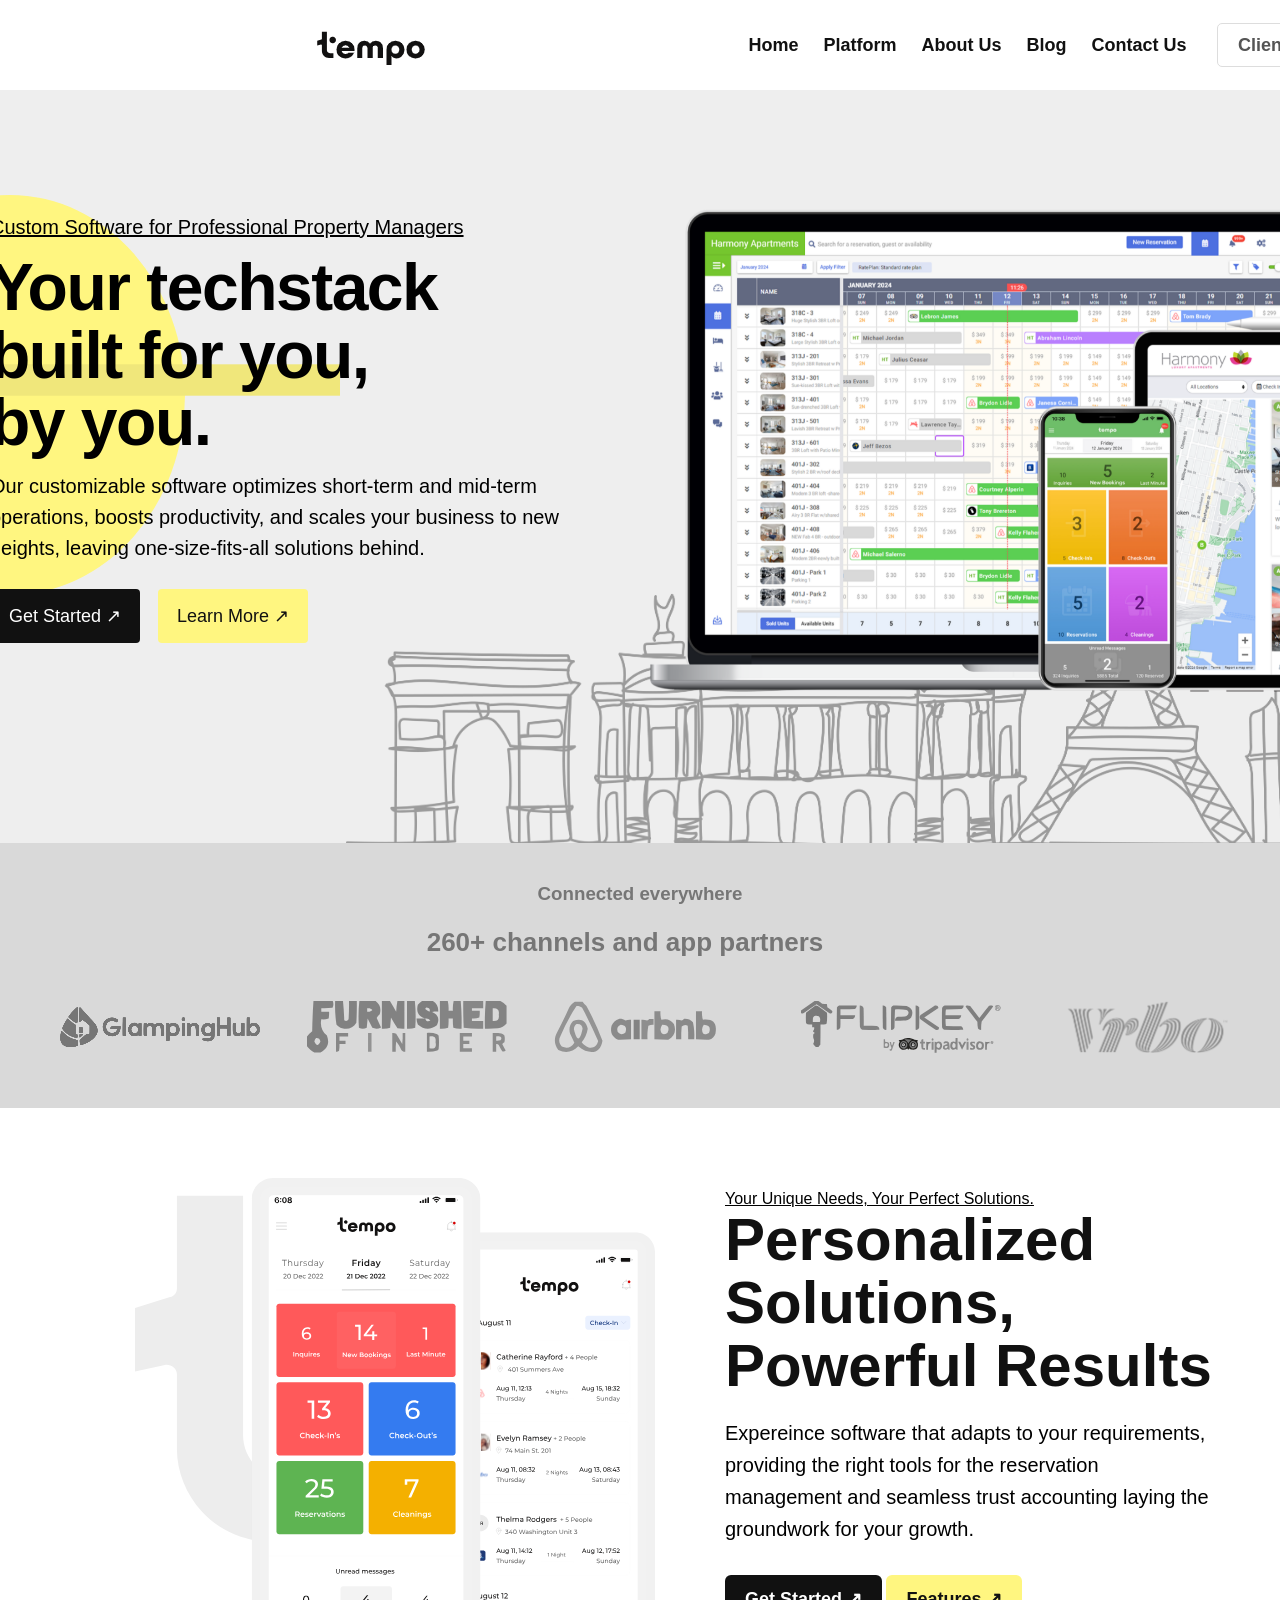
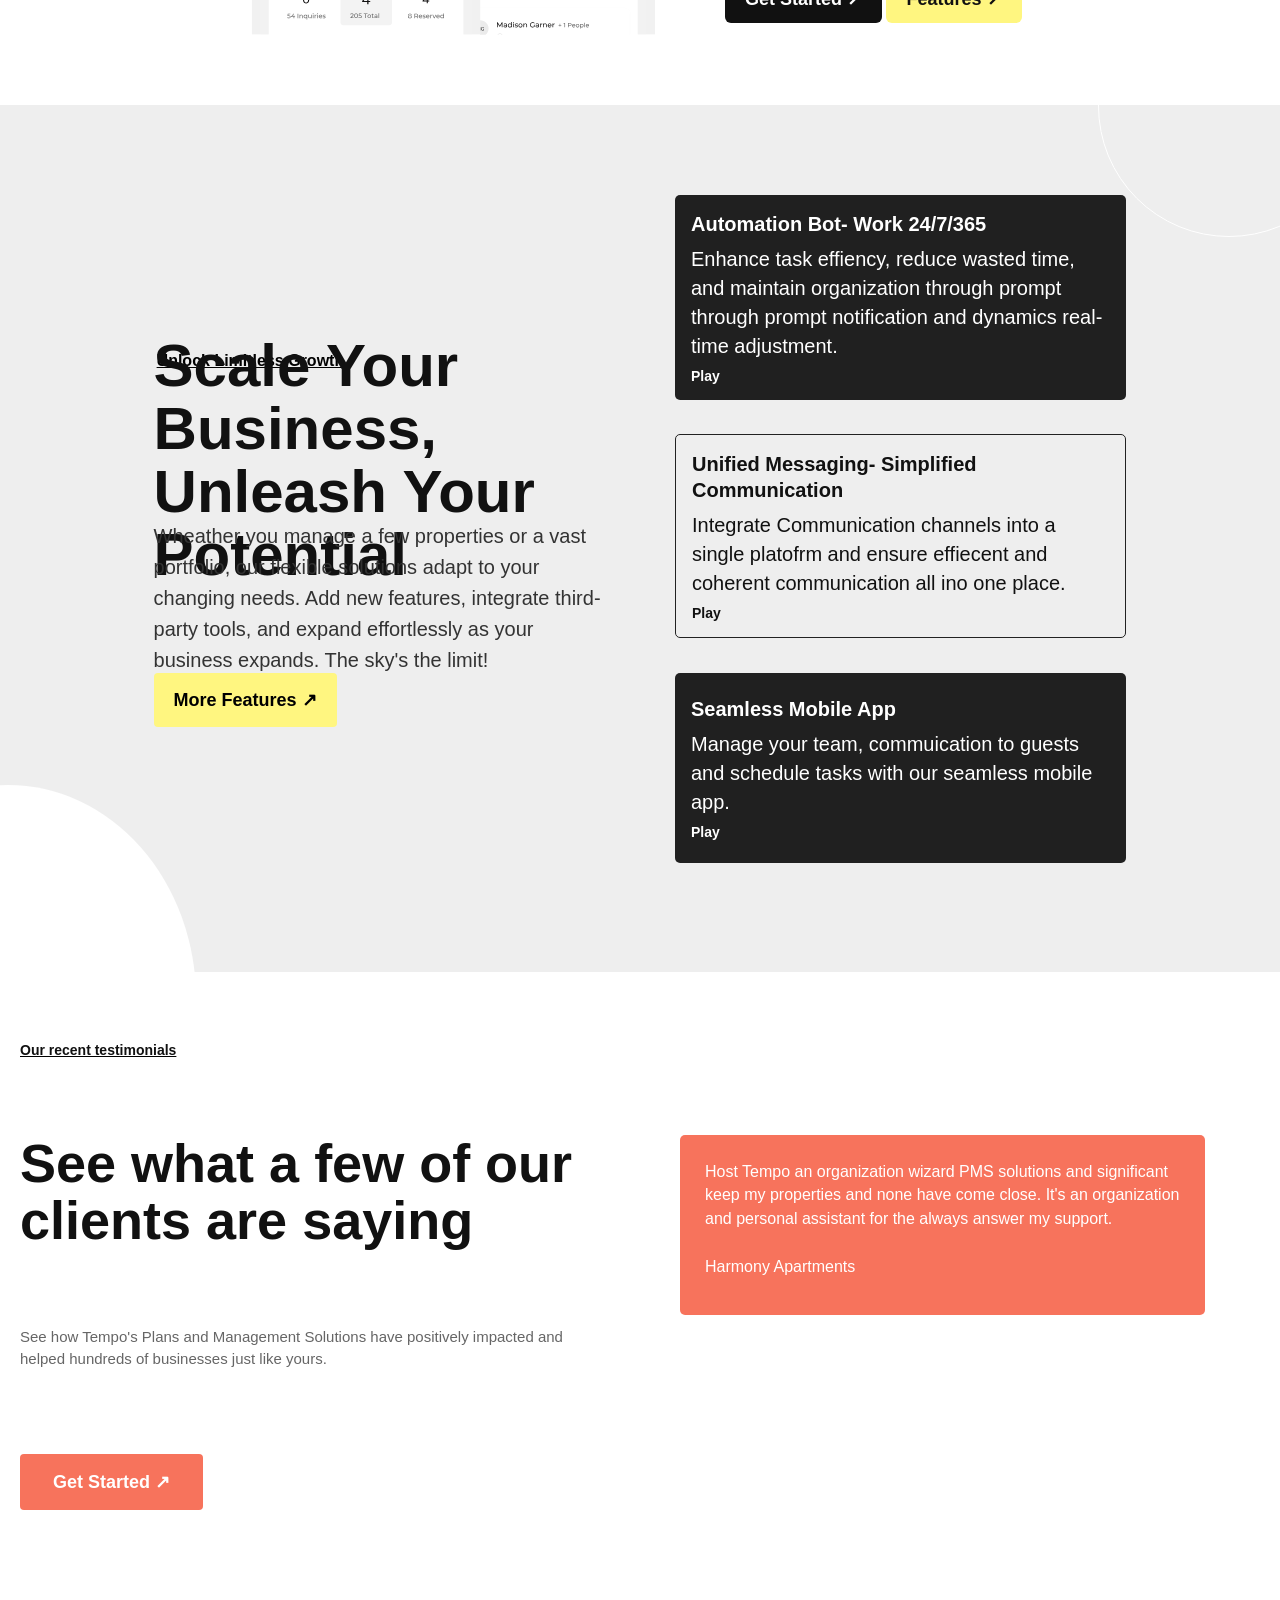
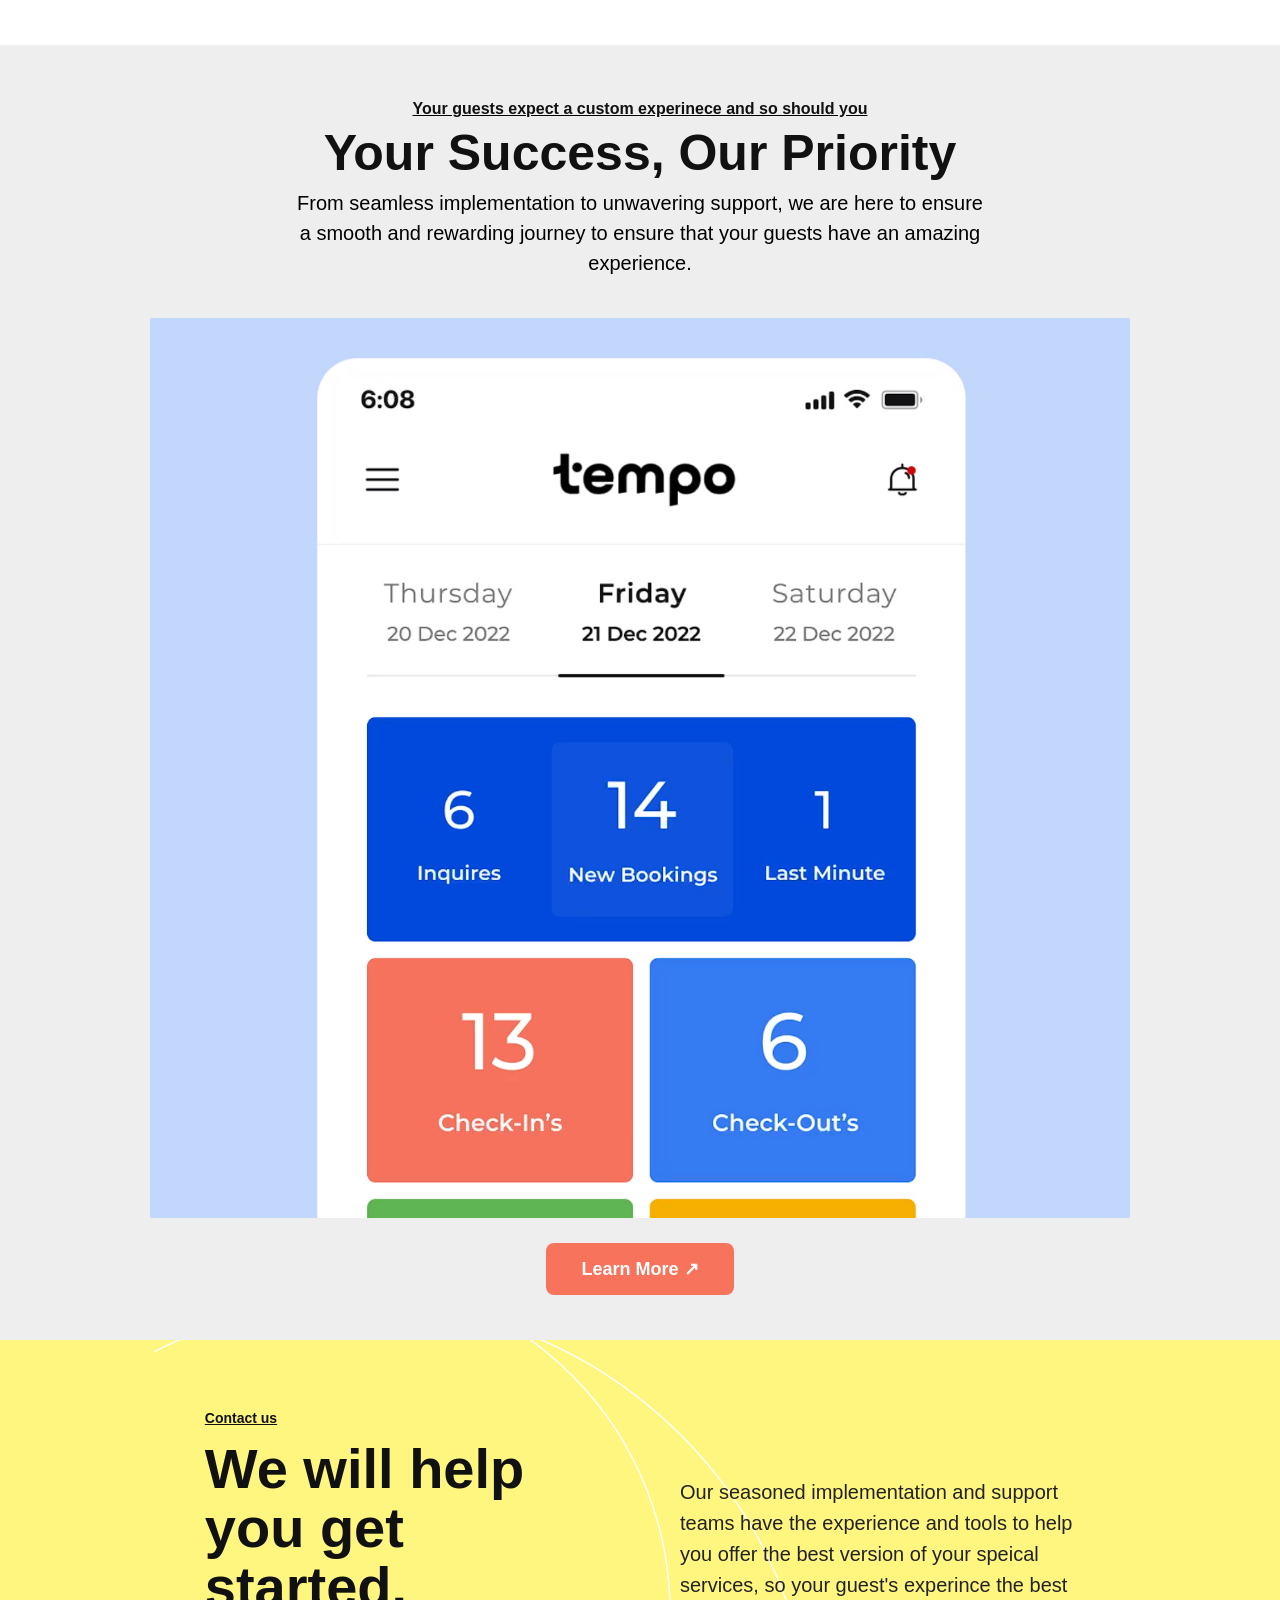
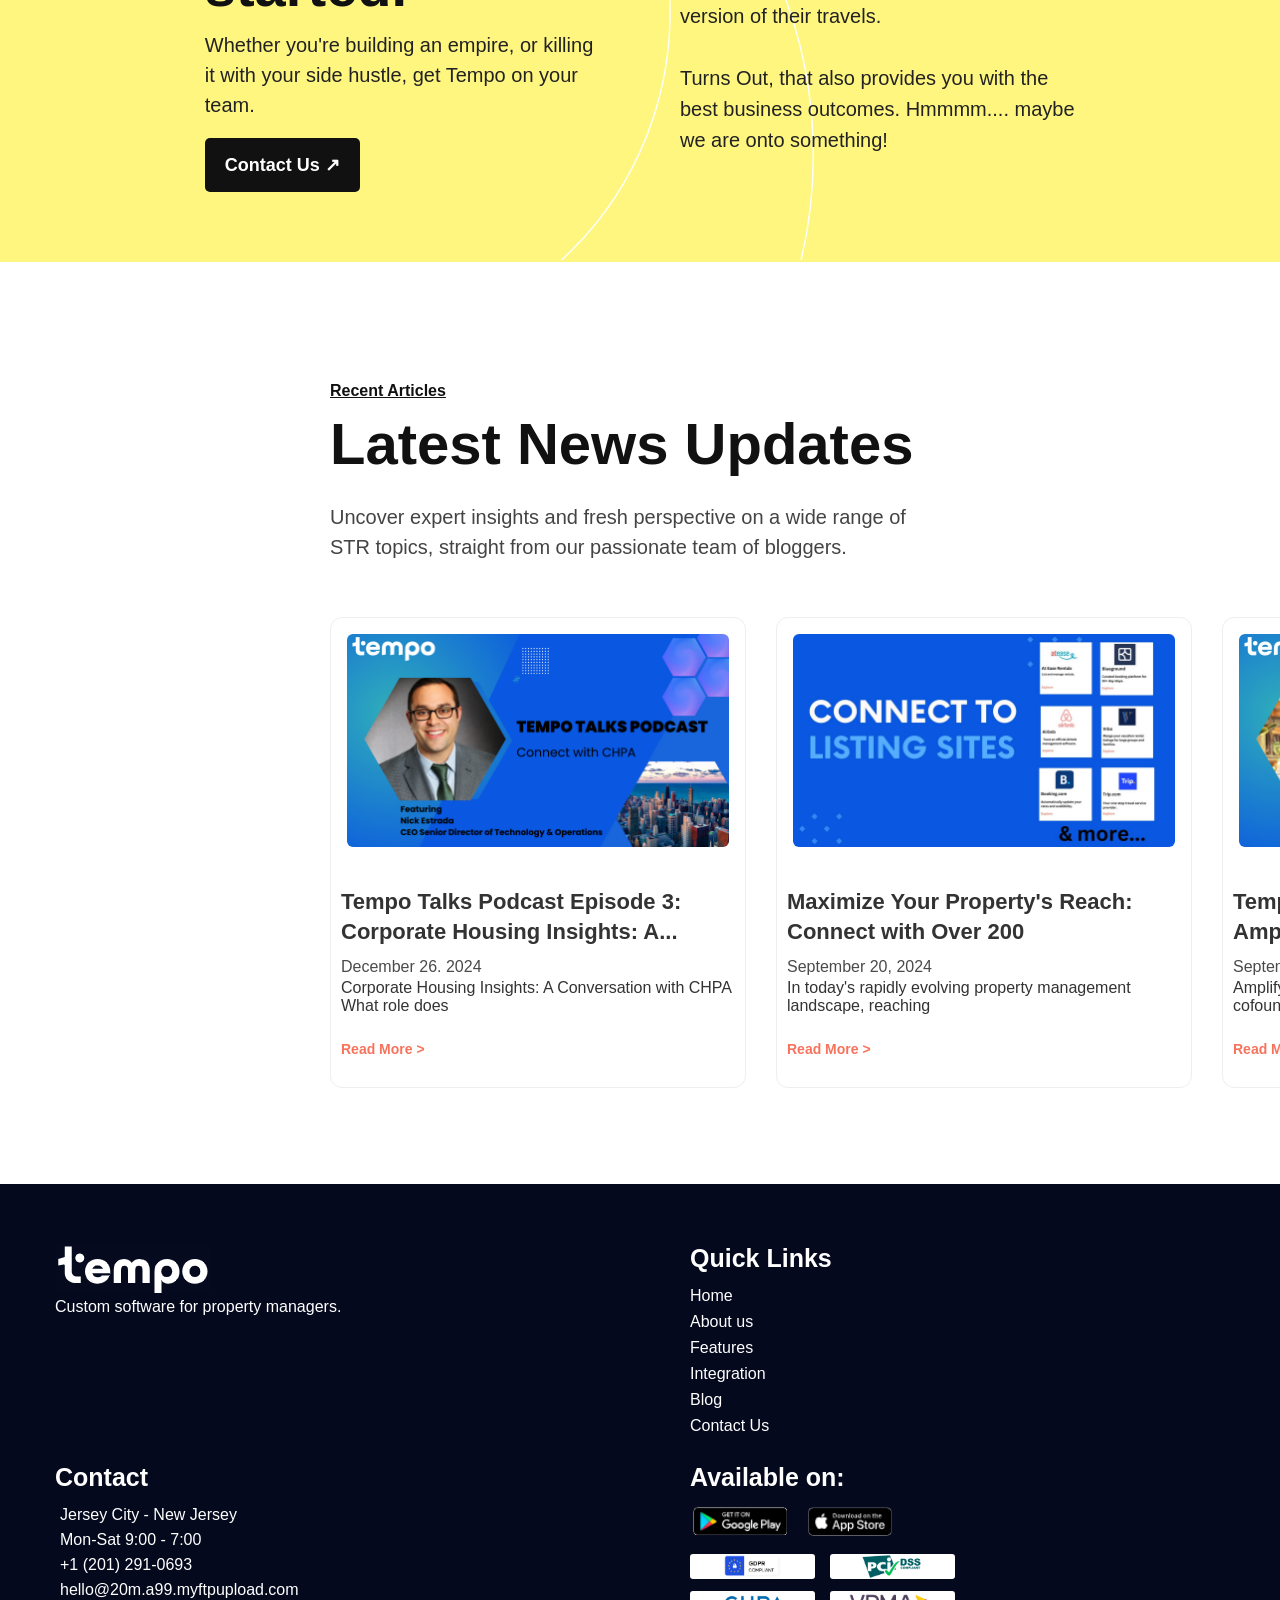
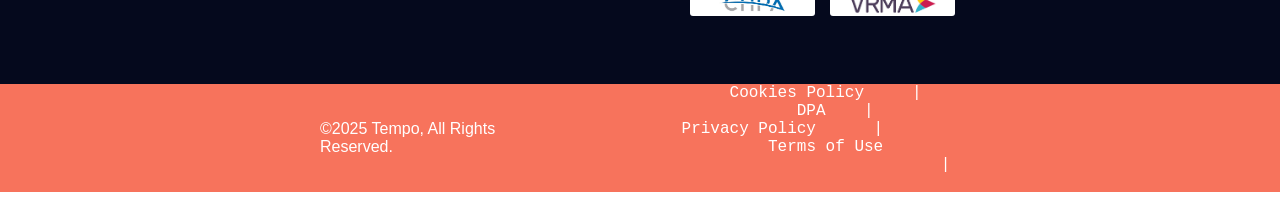
==== commit cfbfdd2c: "Merge branch 'main' of https://github.com/mhamza010/host" ====
--- a/index.html
+++ b/index.html
@@ -245,7 +245,6 @@
 
     <div class="footer-content">
         <div class="footer-brand">
-            <!-- <h1>tempo</h1> -->
             <img src="Logo2 footer.png" alt="" srcset="">
             <p>
                 Custom software for property managers.
@@ -332,12 +331,13 @@
         </span>
 
         <span class="footer-policies">
-            Cookies Policy &nbsp;|&nbsp;
-            DPA &nbsp;|&nbsp;
-            Privacy Policy &nbsp;|&nbsp;
-            Terms of Use &nbsp;|
-        </span>
-
+         <pre>  Cookies Policy     |    
+            DPA    |         
+            Privacy Policy      |        
+            Terms of Use        
+            | 
+            </pre> 
+        </span>    
     </div>
 
 </footer>
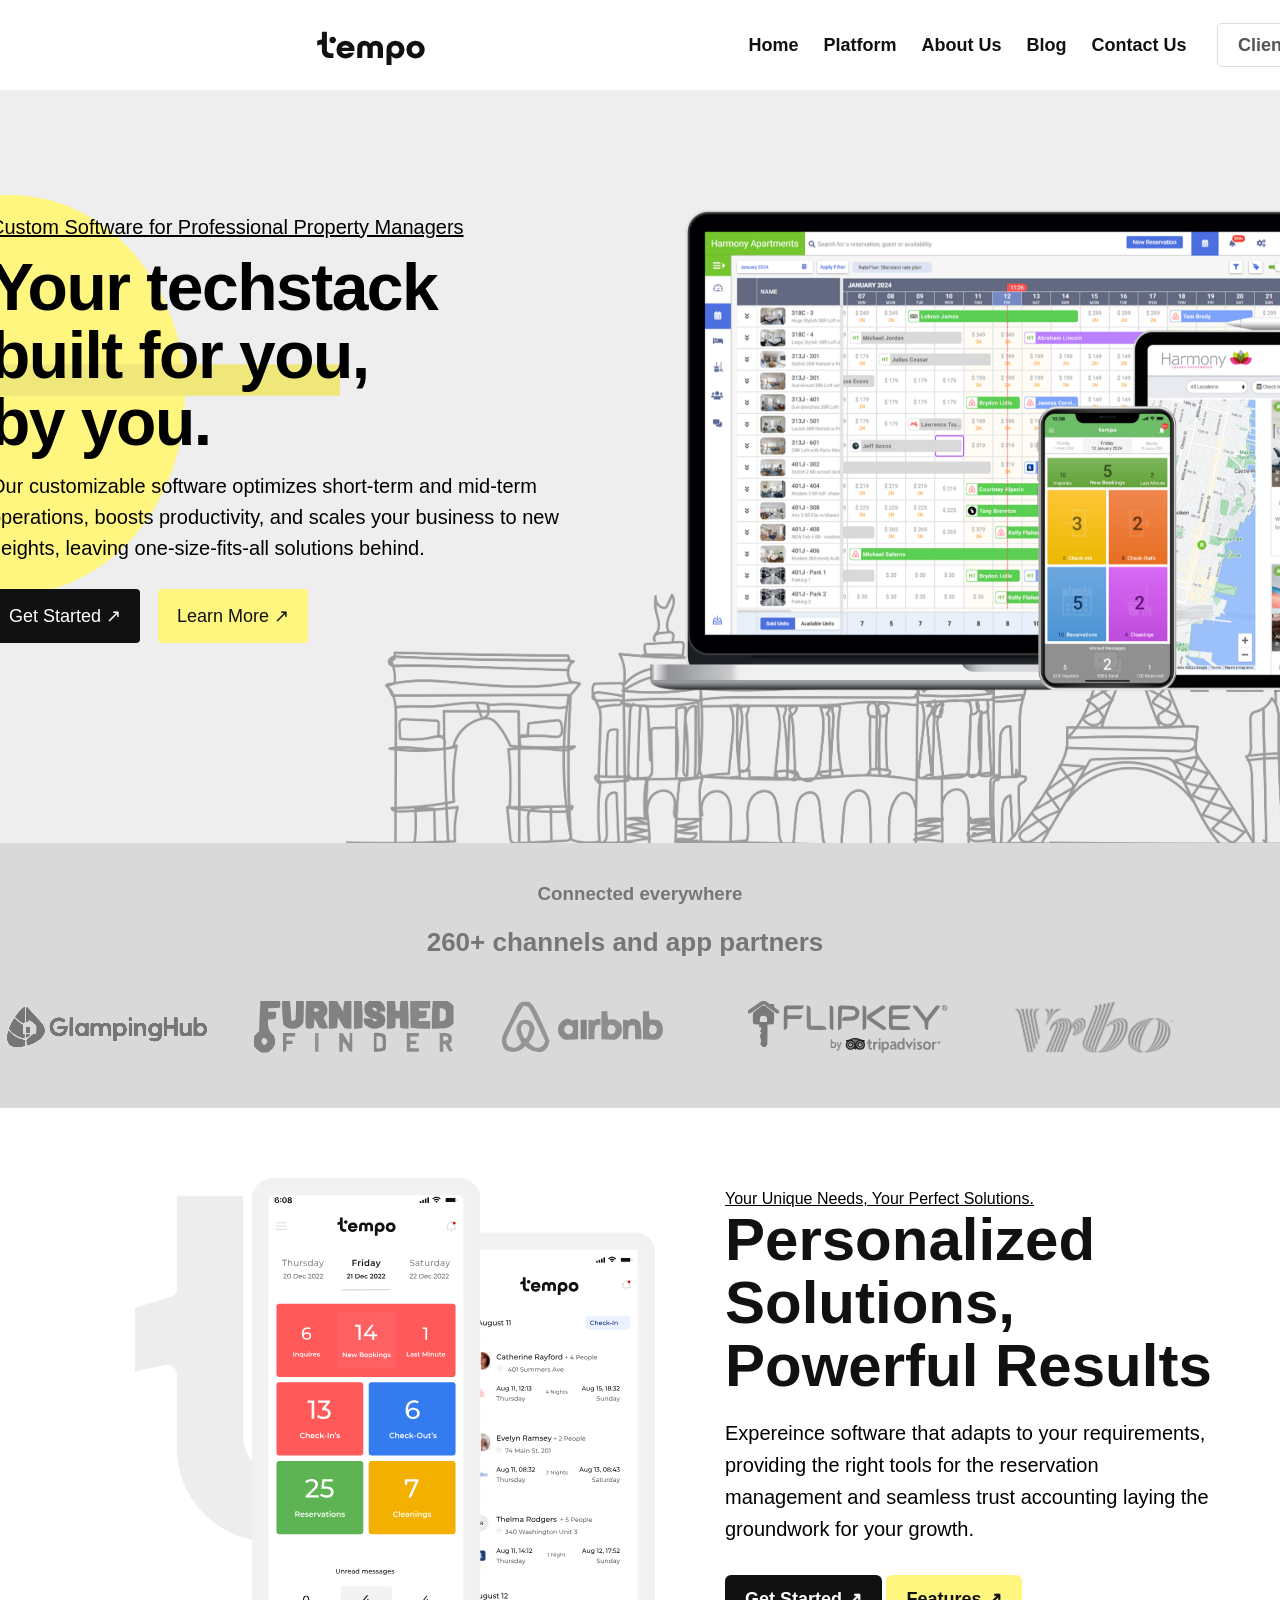
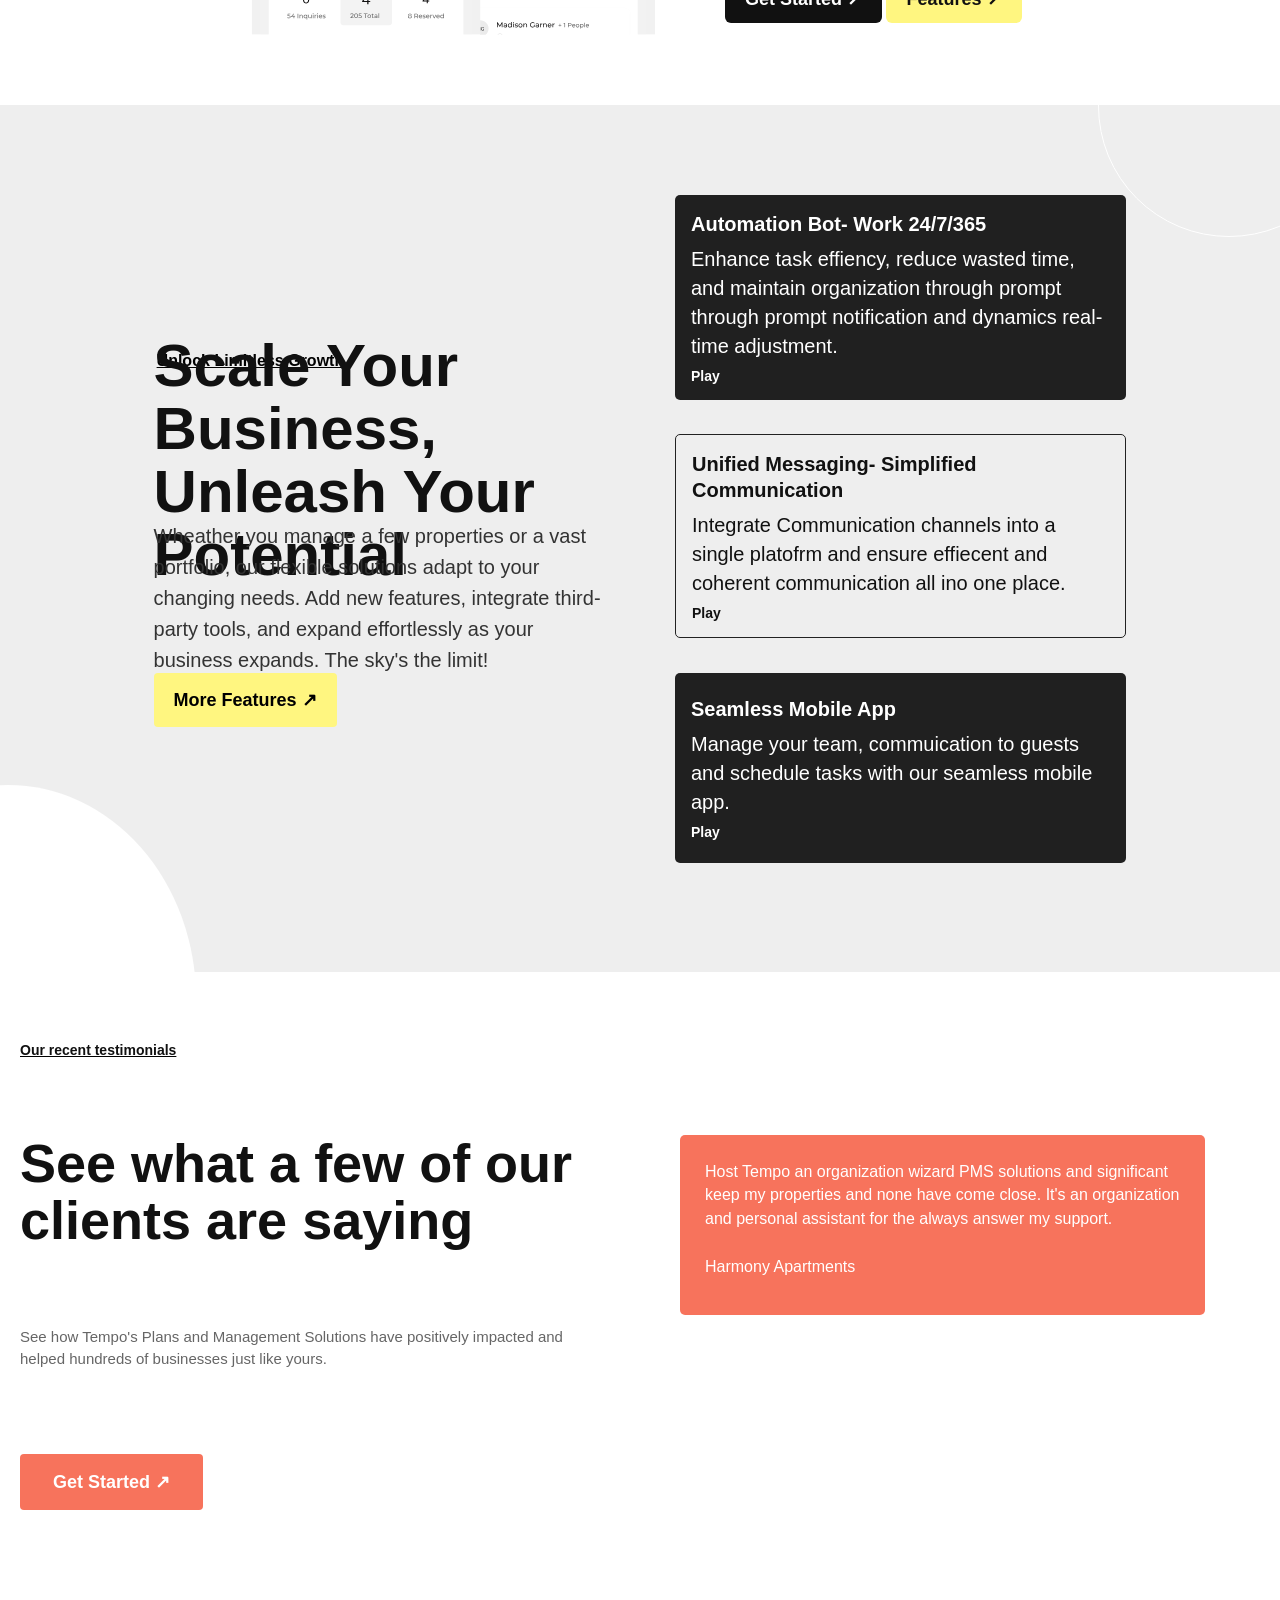
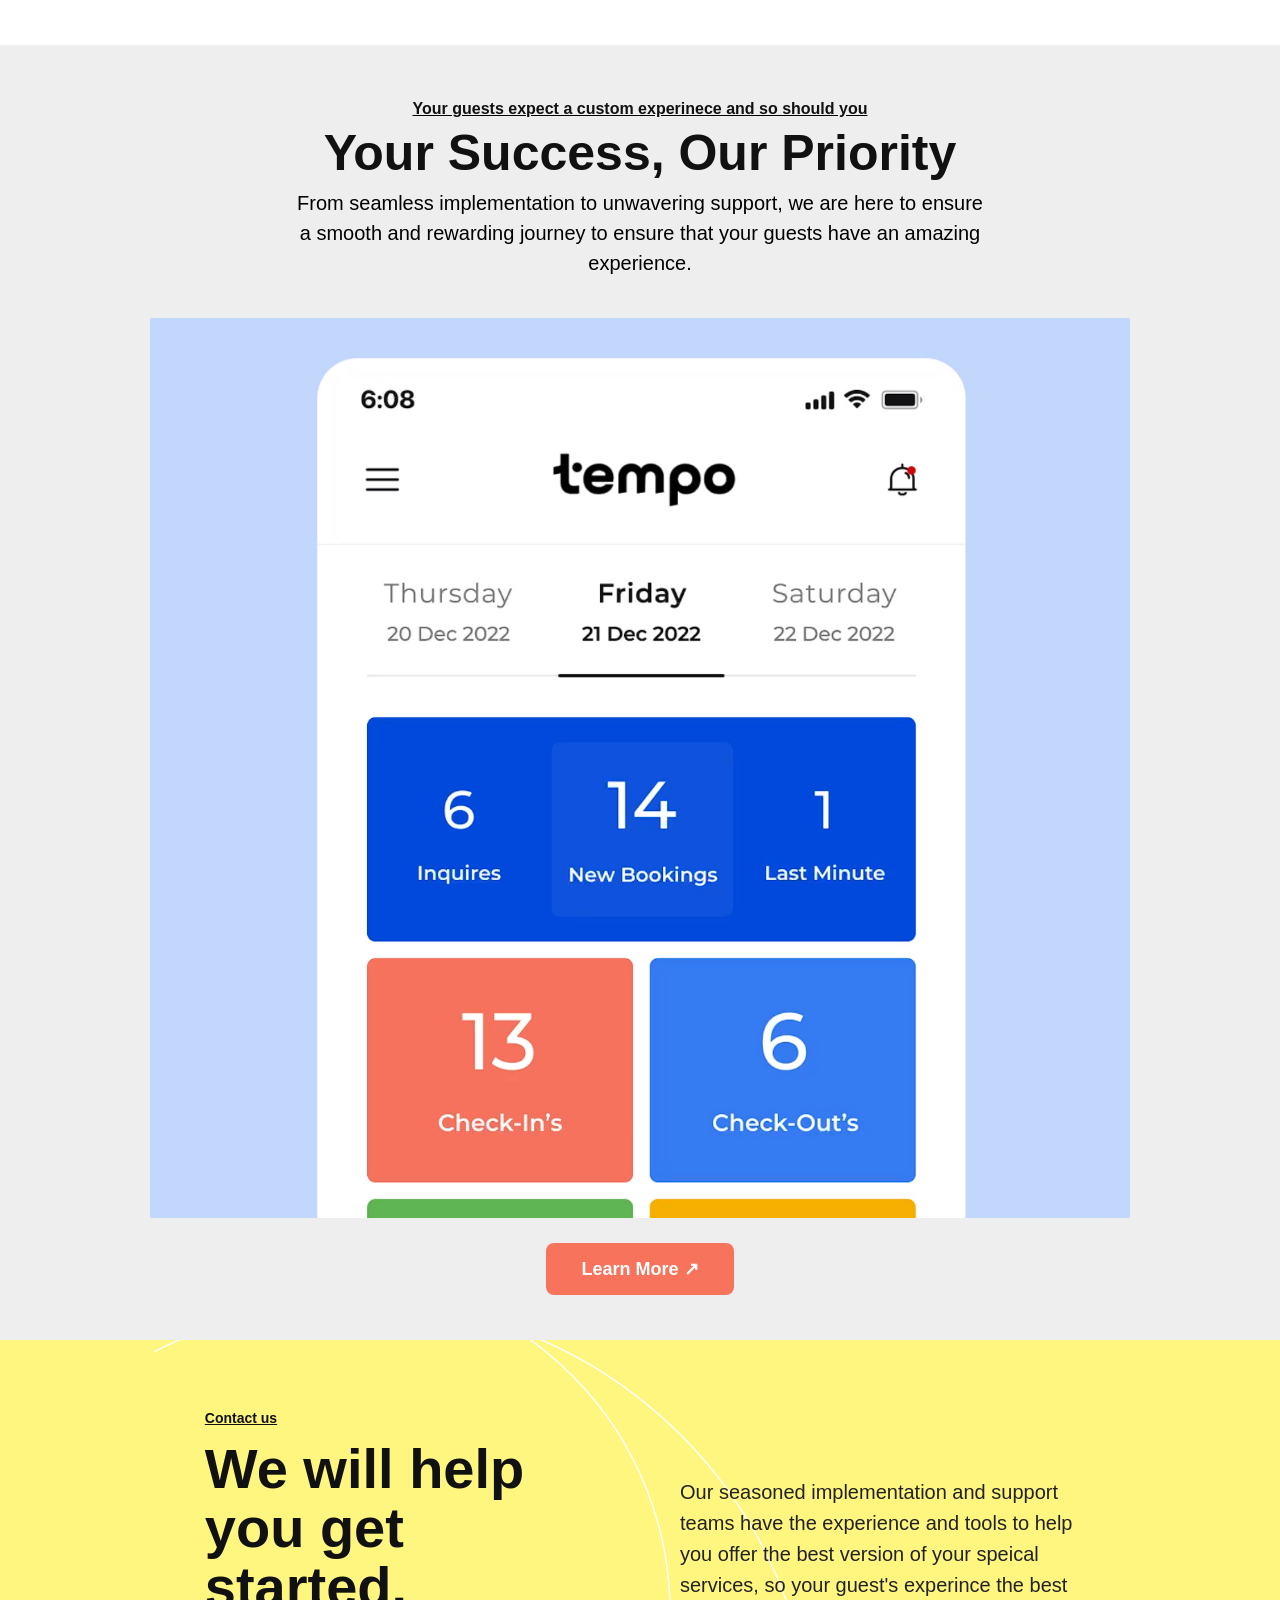
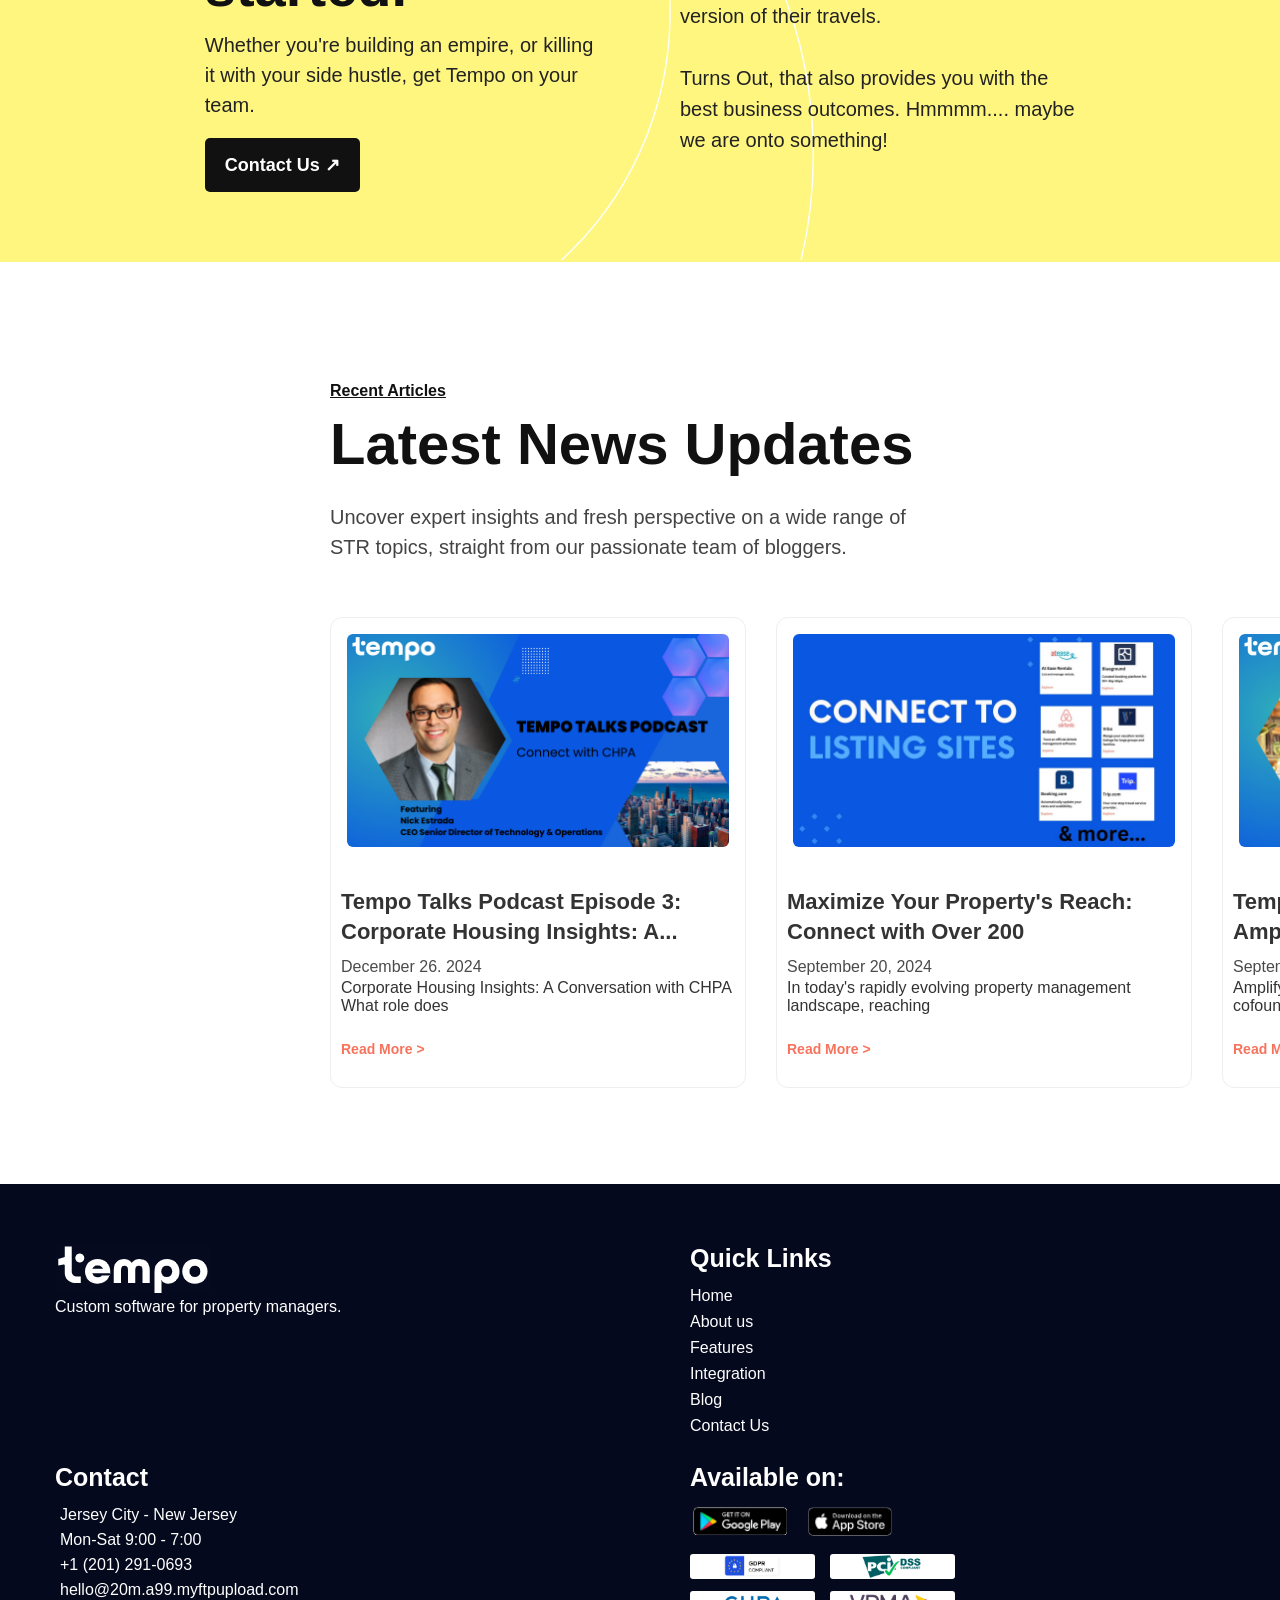
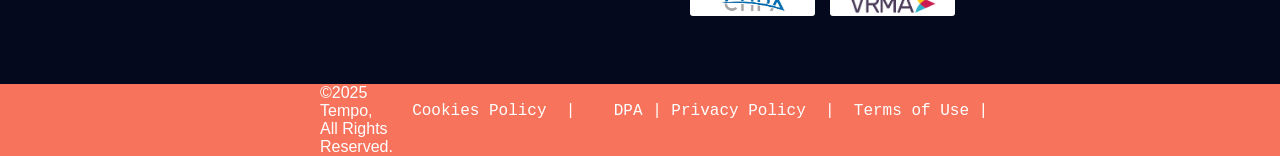
==== commit 030f5bf4: "changes" ====
--- a/index.html
+++ b/index.html
@@ -331,11 +331,7 @@
         </span>
 
         <span class="footer-policies">
-         <pre>  Cookies Policy     |    
-            DPA    |         
-            Privacy Policy      |        
-            Terms of Use        
-            | 
+         <pre>  Cookies Policy  |    DPA | Privacy Policy  |  Terms of Use | 
             </pre> 
         </span>    
     </div>
--- a/style.css
+++ b/style.css
@@ -2268,6 +2268,14 @@
     height:48px;
     border-radius:6px;
 }
+.testimonial .small-title{
+    grid-column:1;
+    grid-row:2;
+}
+.testimonial-heading {
+    margin-bottom: -65px;
+    margin-top: 34px;
+    }
 }
 
 .slider {
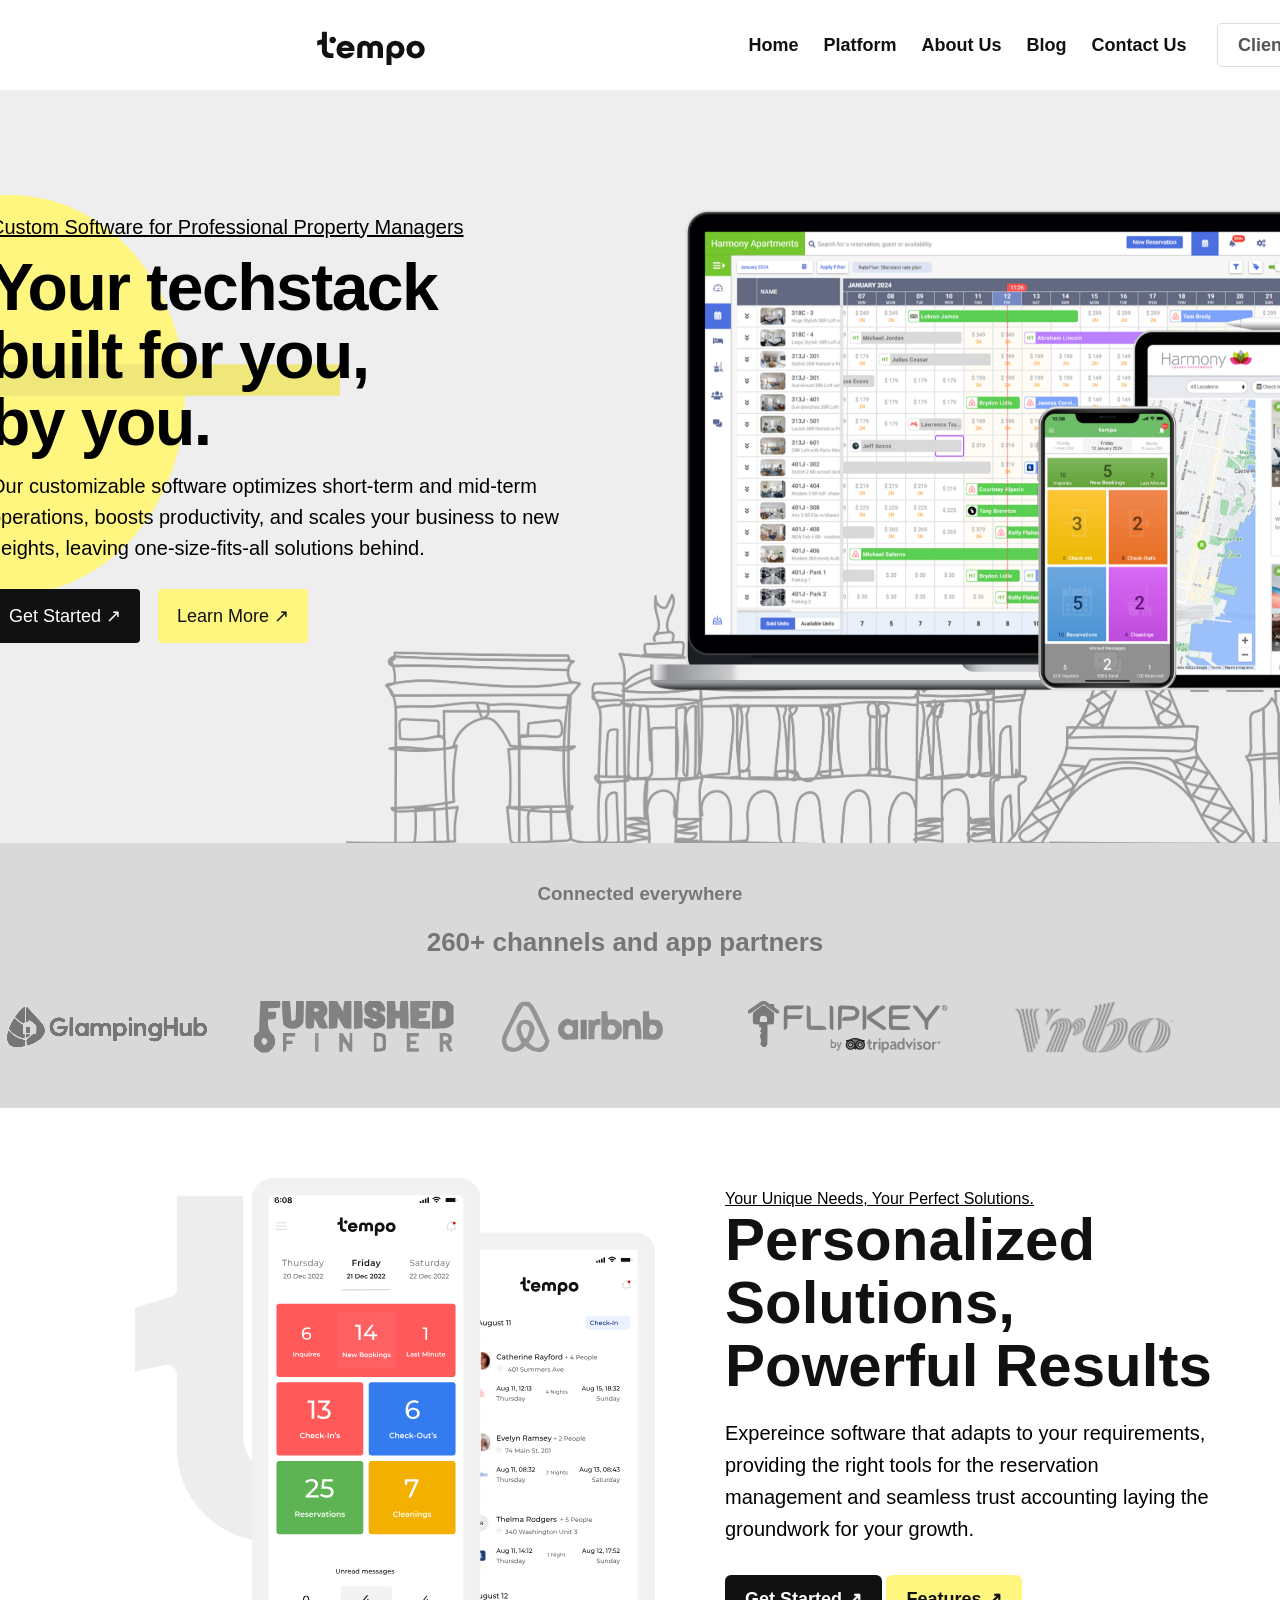
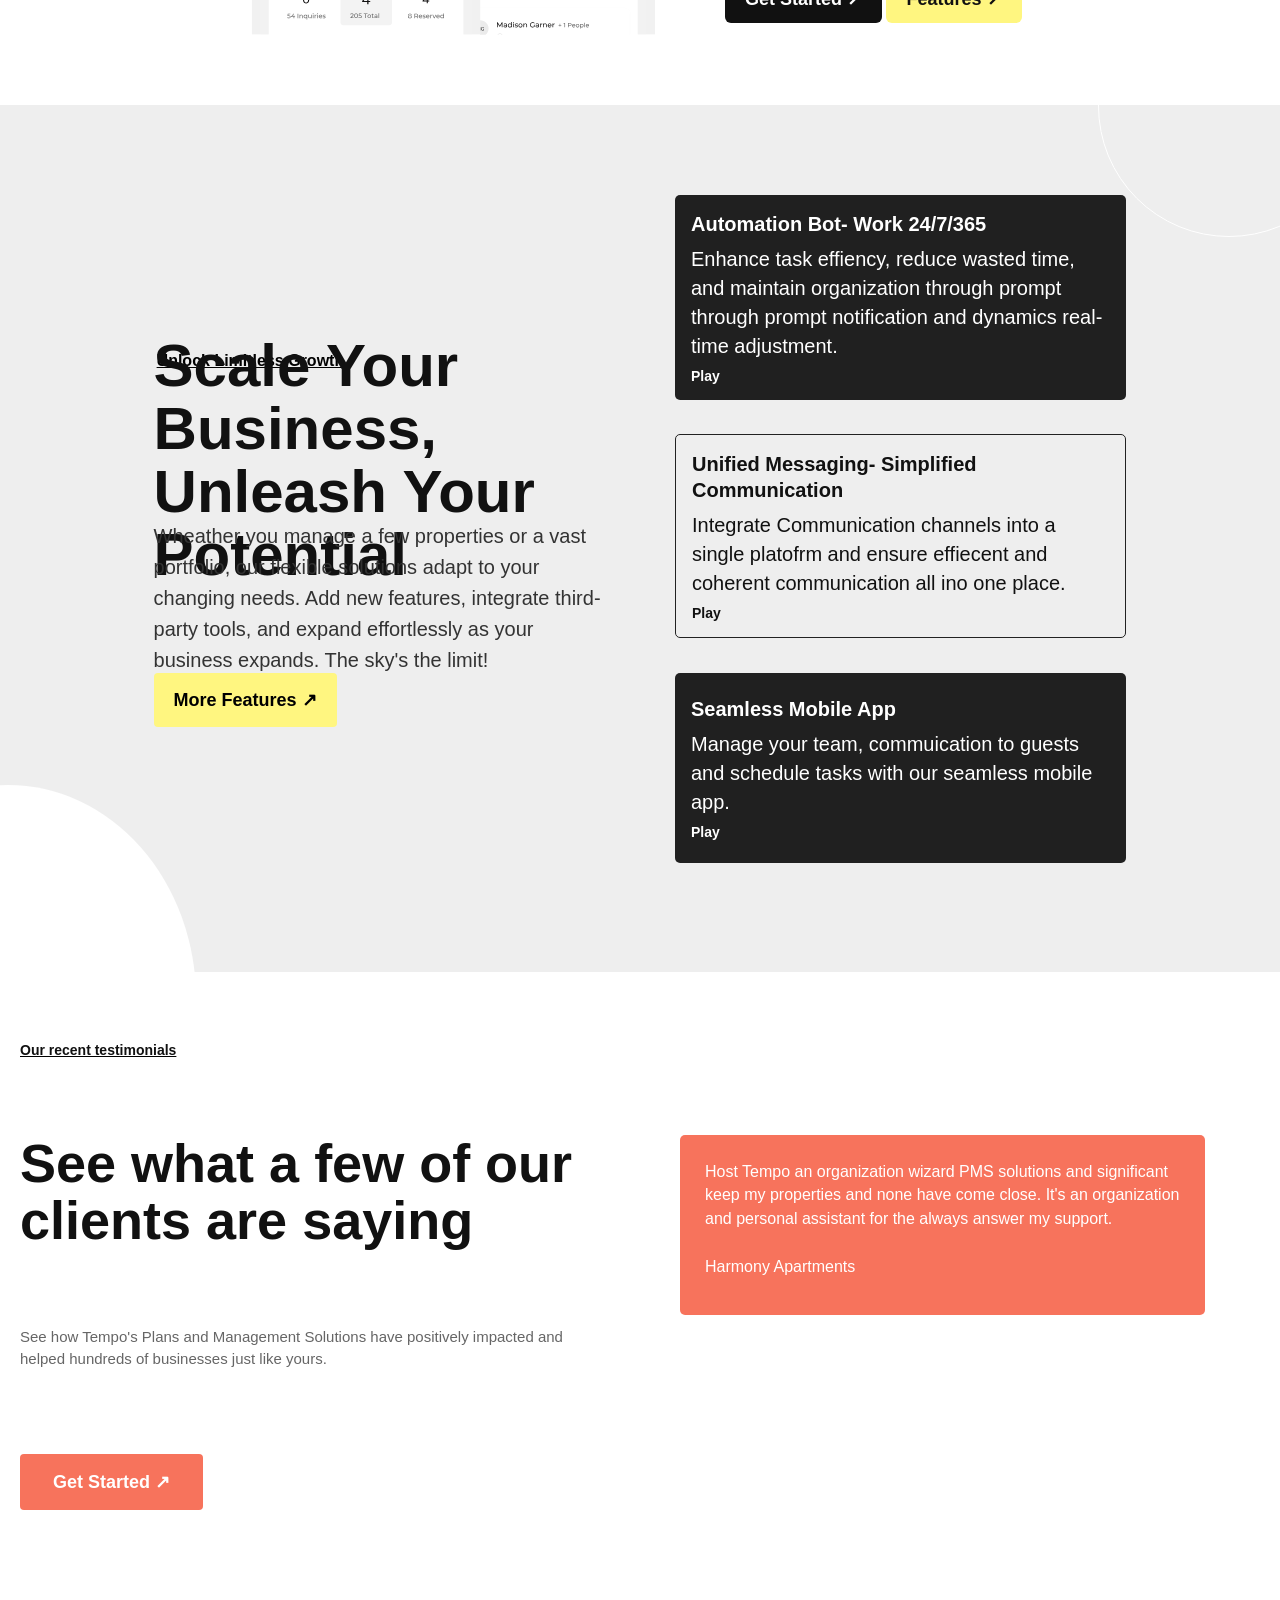
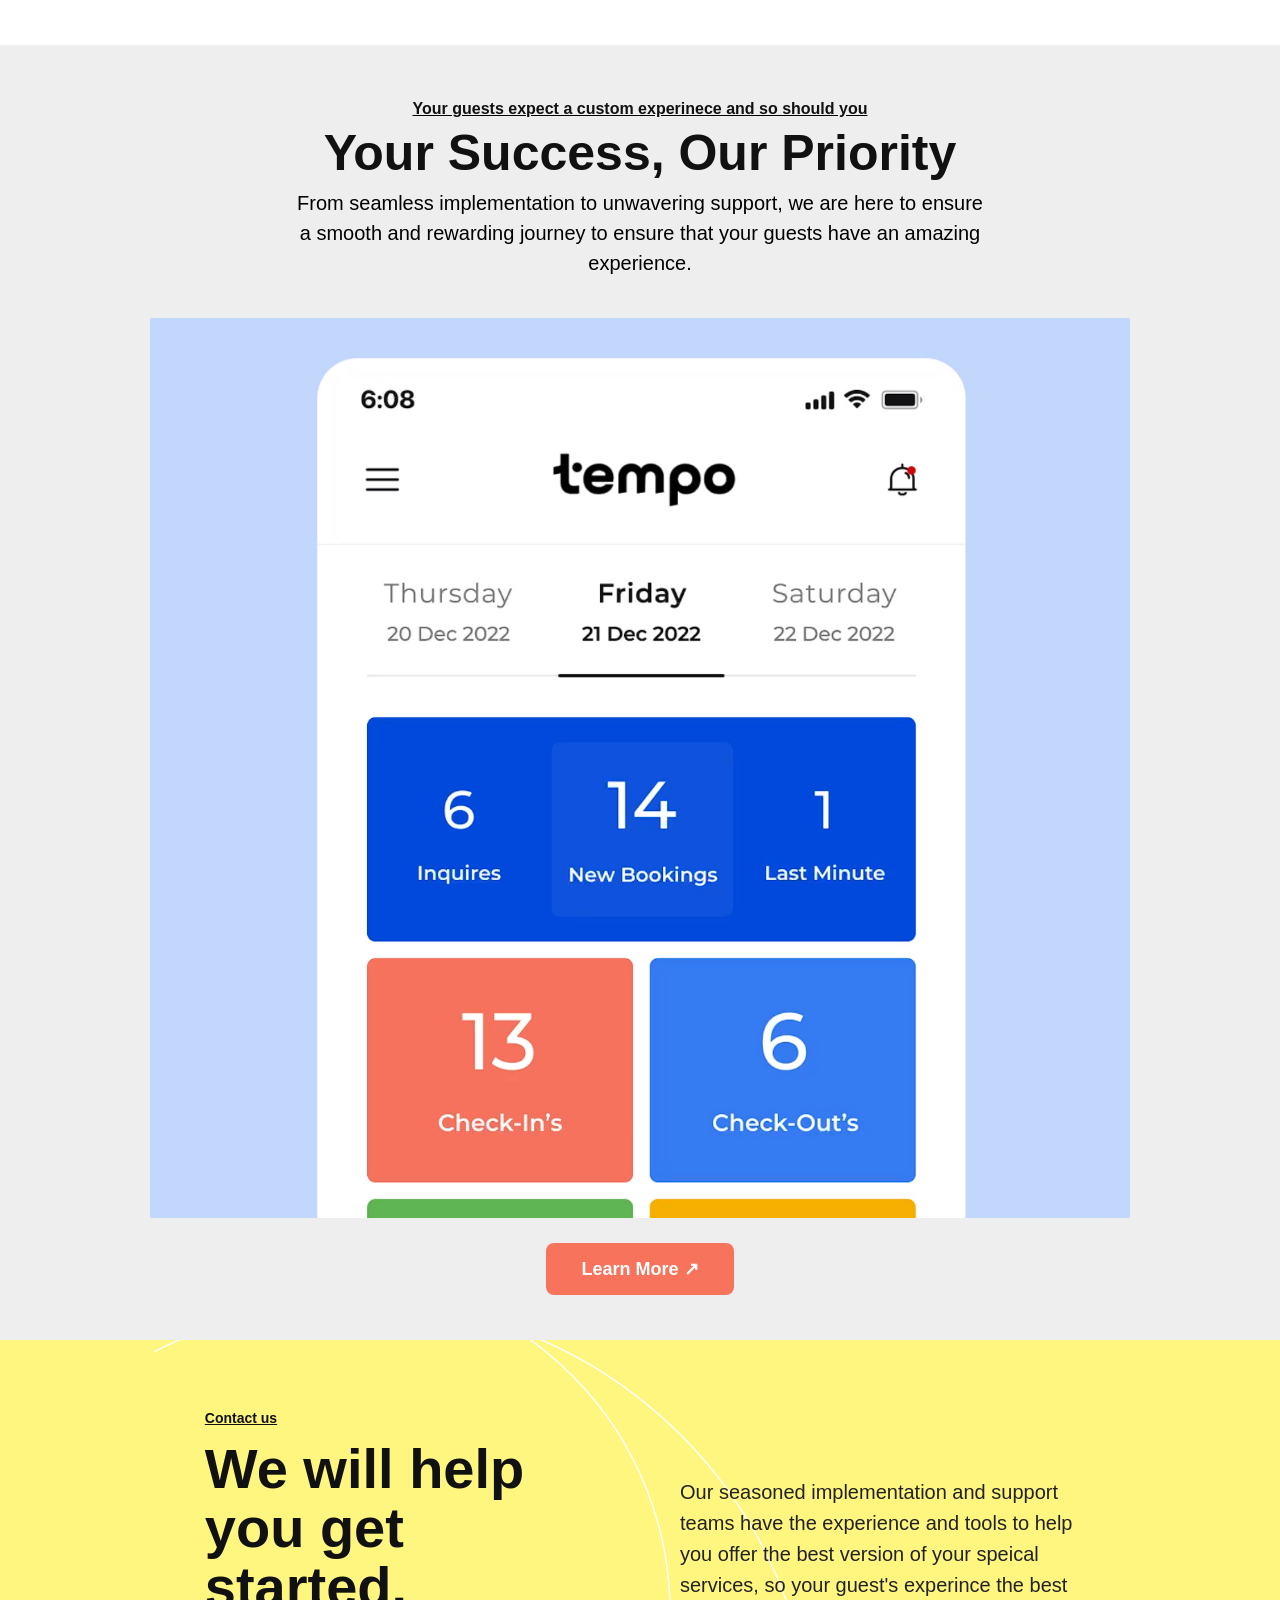
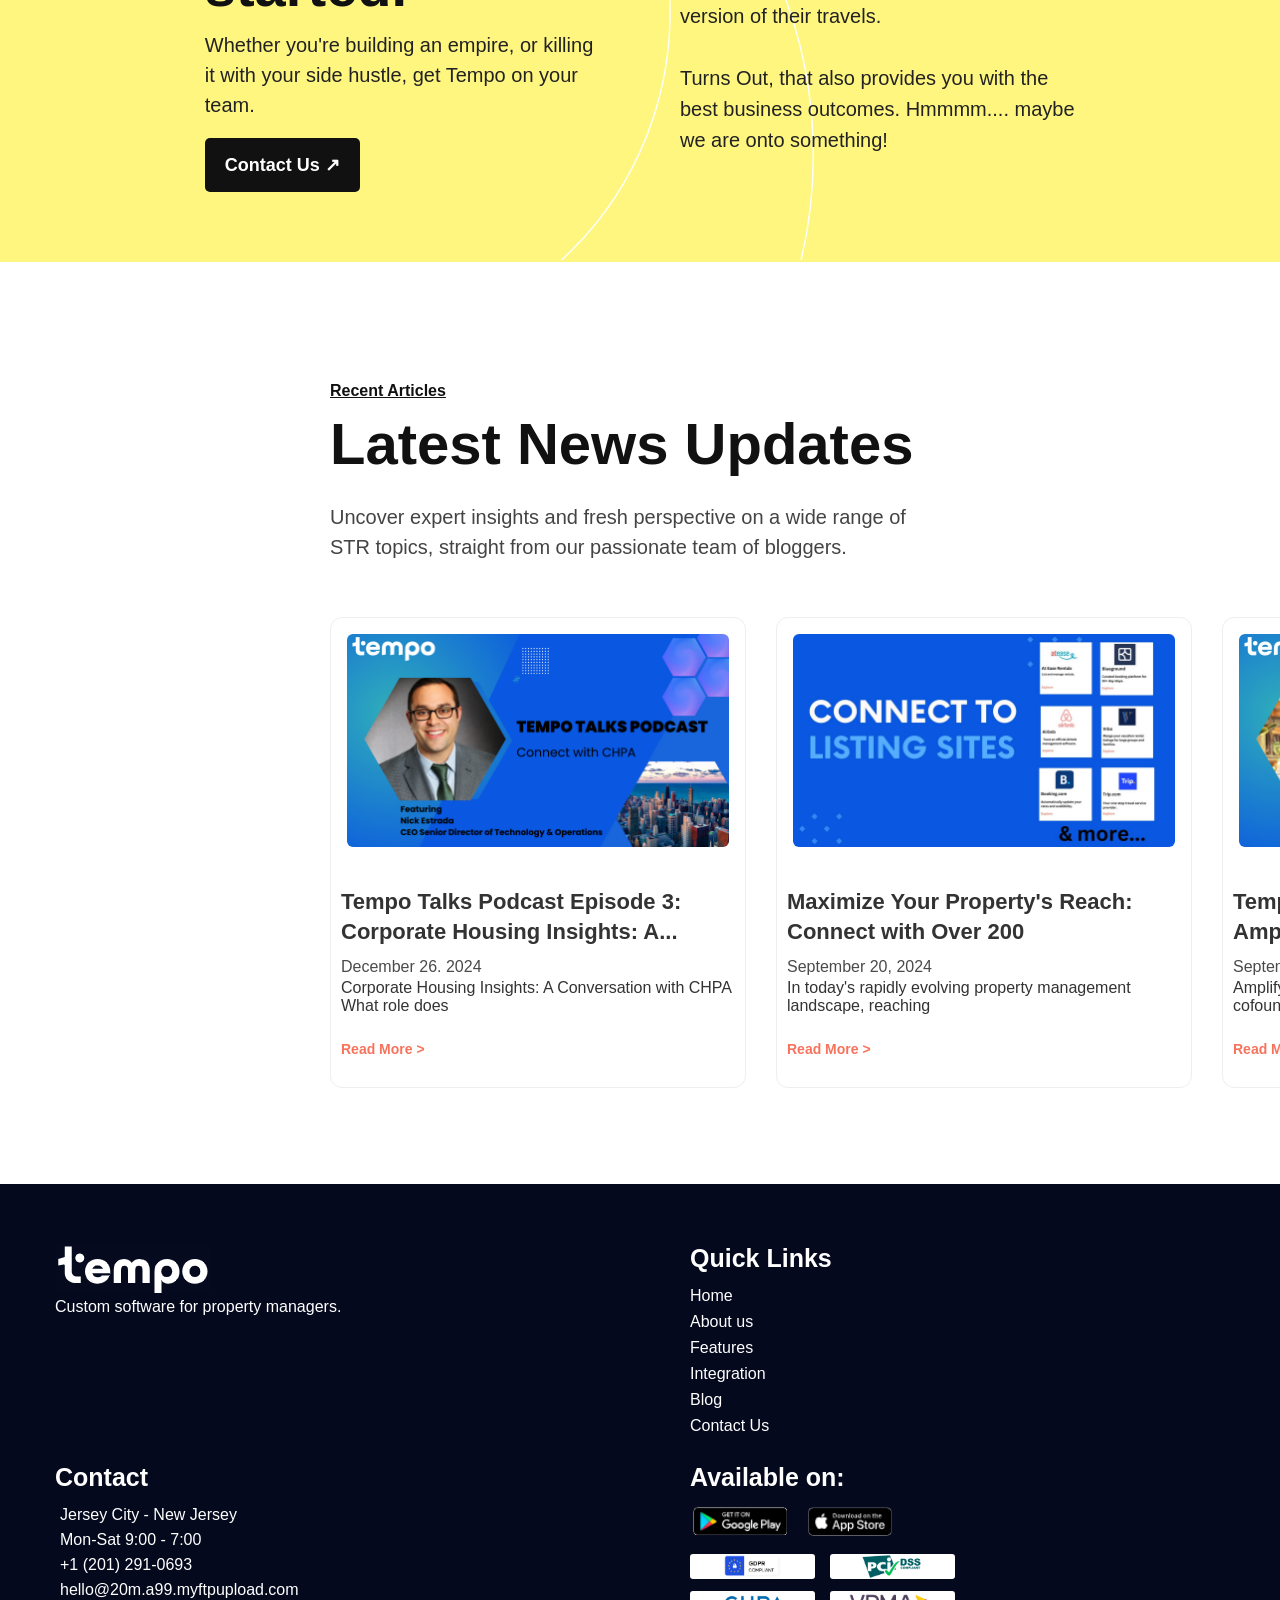
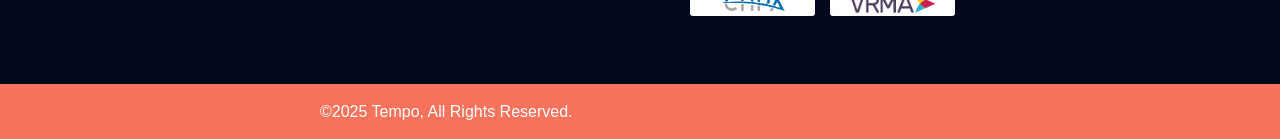
==== commit fc0c67a5: "remove buffer part" ====
--- a/index.html
+++ b/index.html
@@ -330,10 +330,10 @@
             ©2025 Tempo, All Rights Reserved.
         </span>
 
-        <span class="footer-policies">
-         <pre>  Cookies Policy  |    DPA | Privacy Policy  |  Terms of Use | 
+        <!-- <span class="footer-policies">
+         <pre>Cookies Policy  |DPA | Privacy Policy  |Terms of Use|
             </pre> 
-        </span>    
+        </span>     -->
     </div>
 
 </footer>
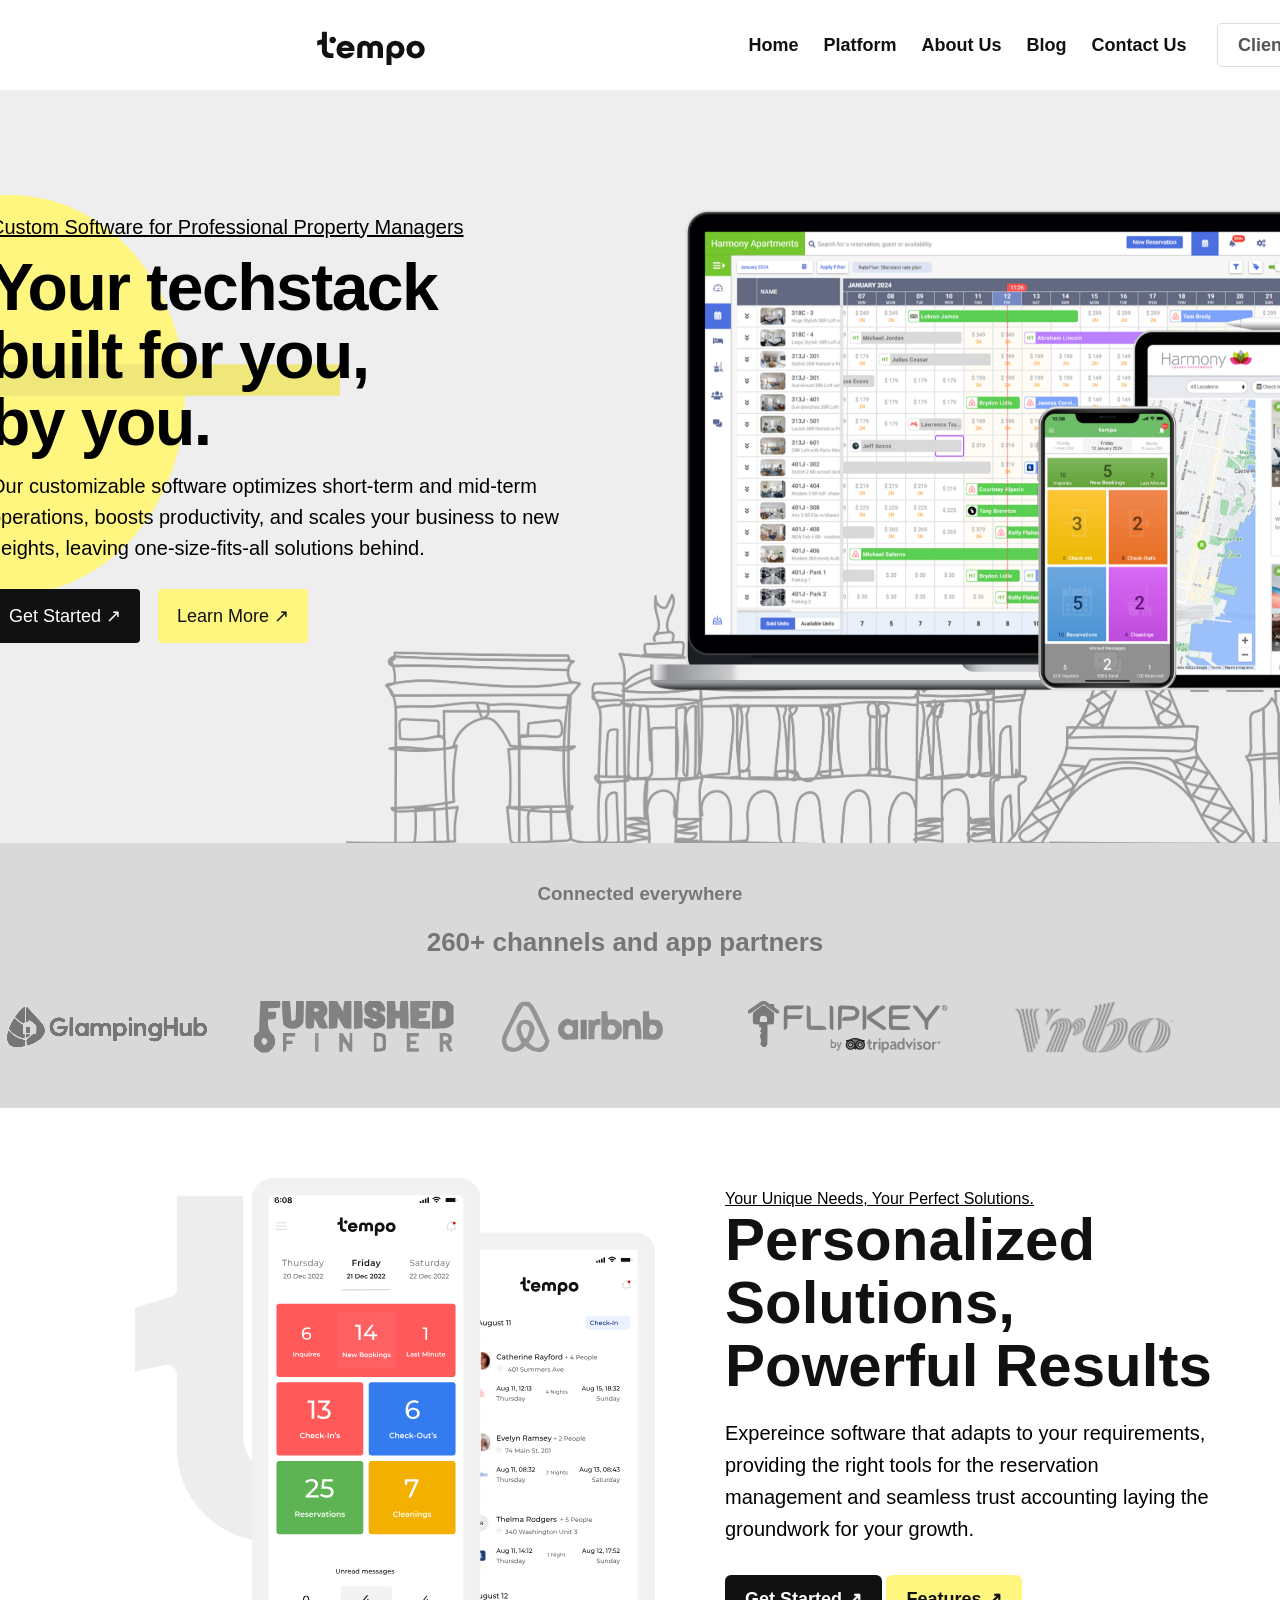
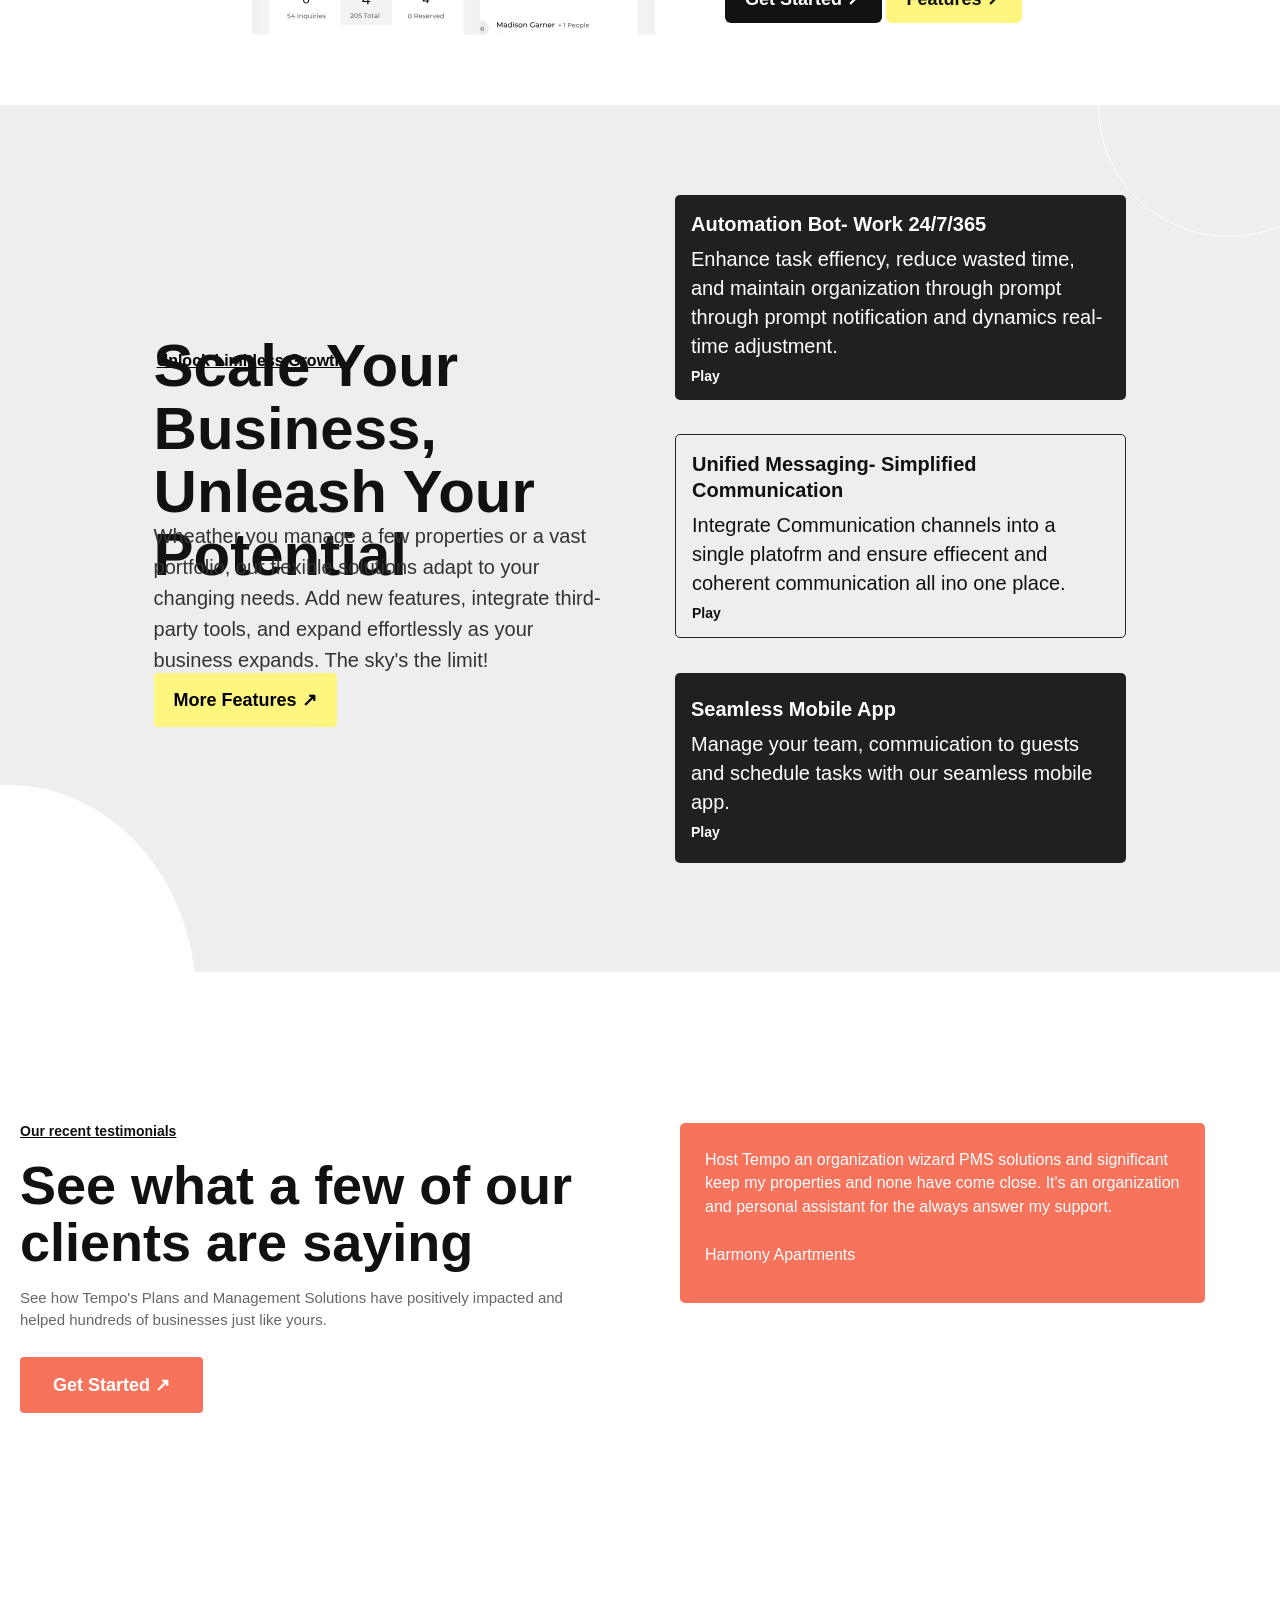
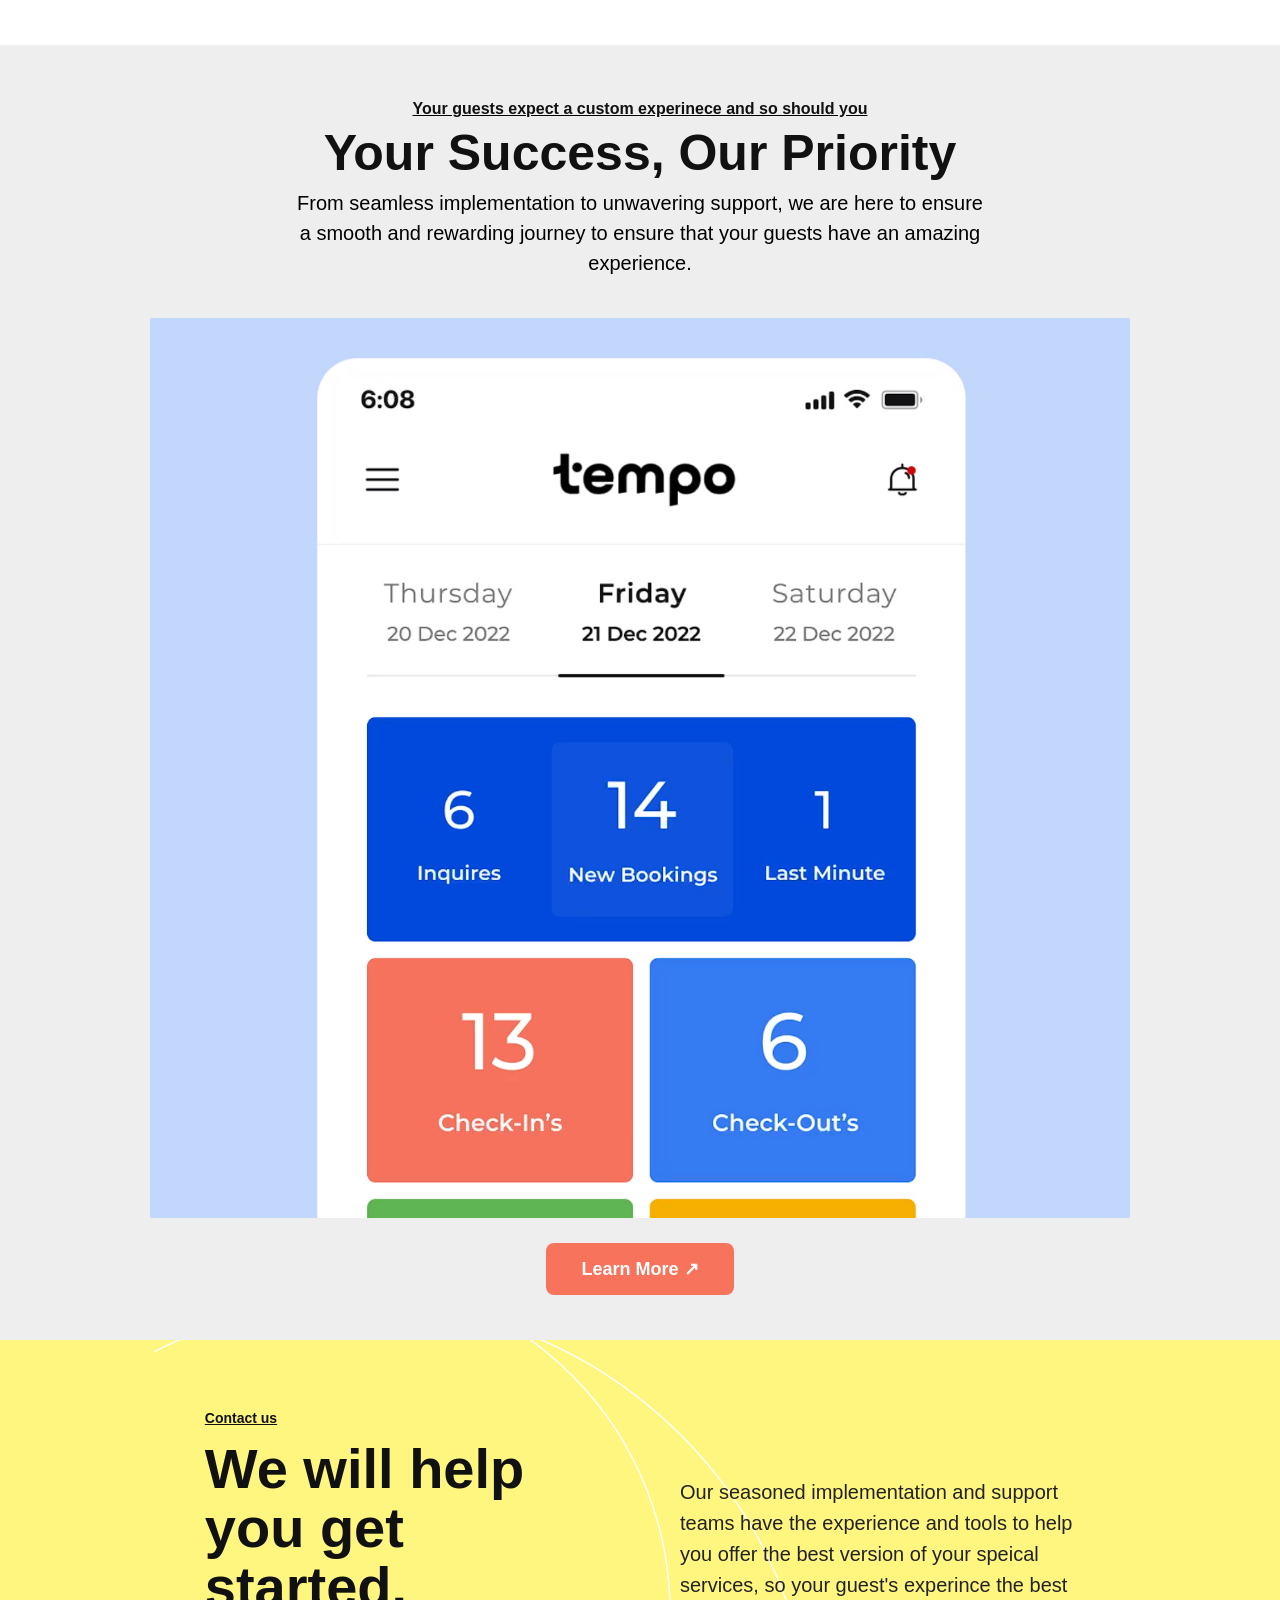
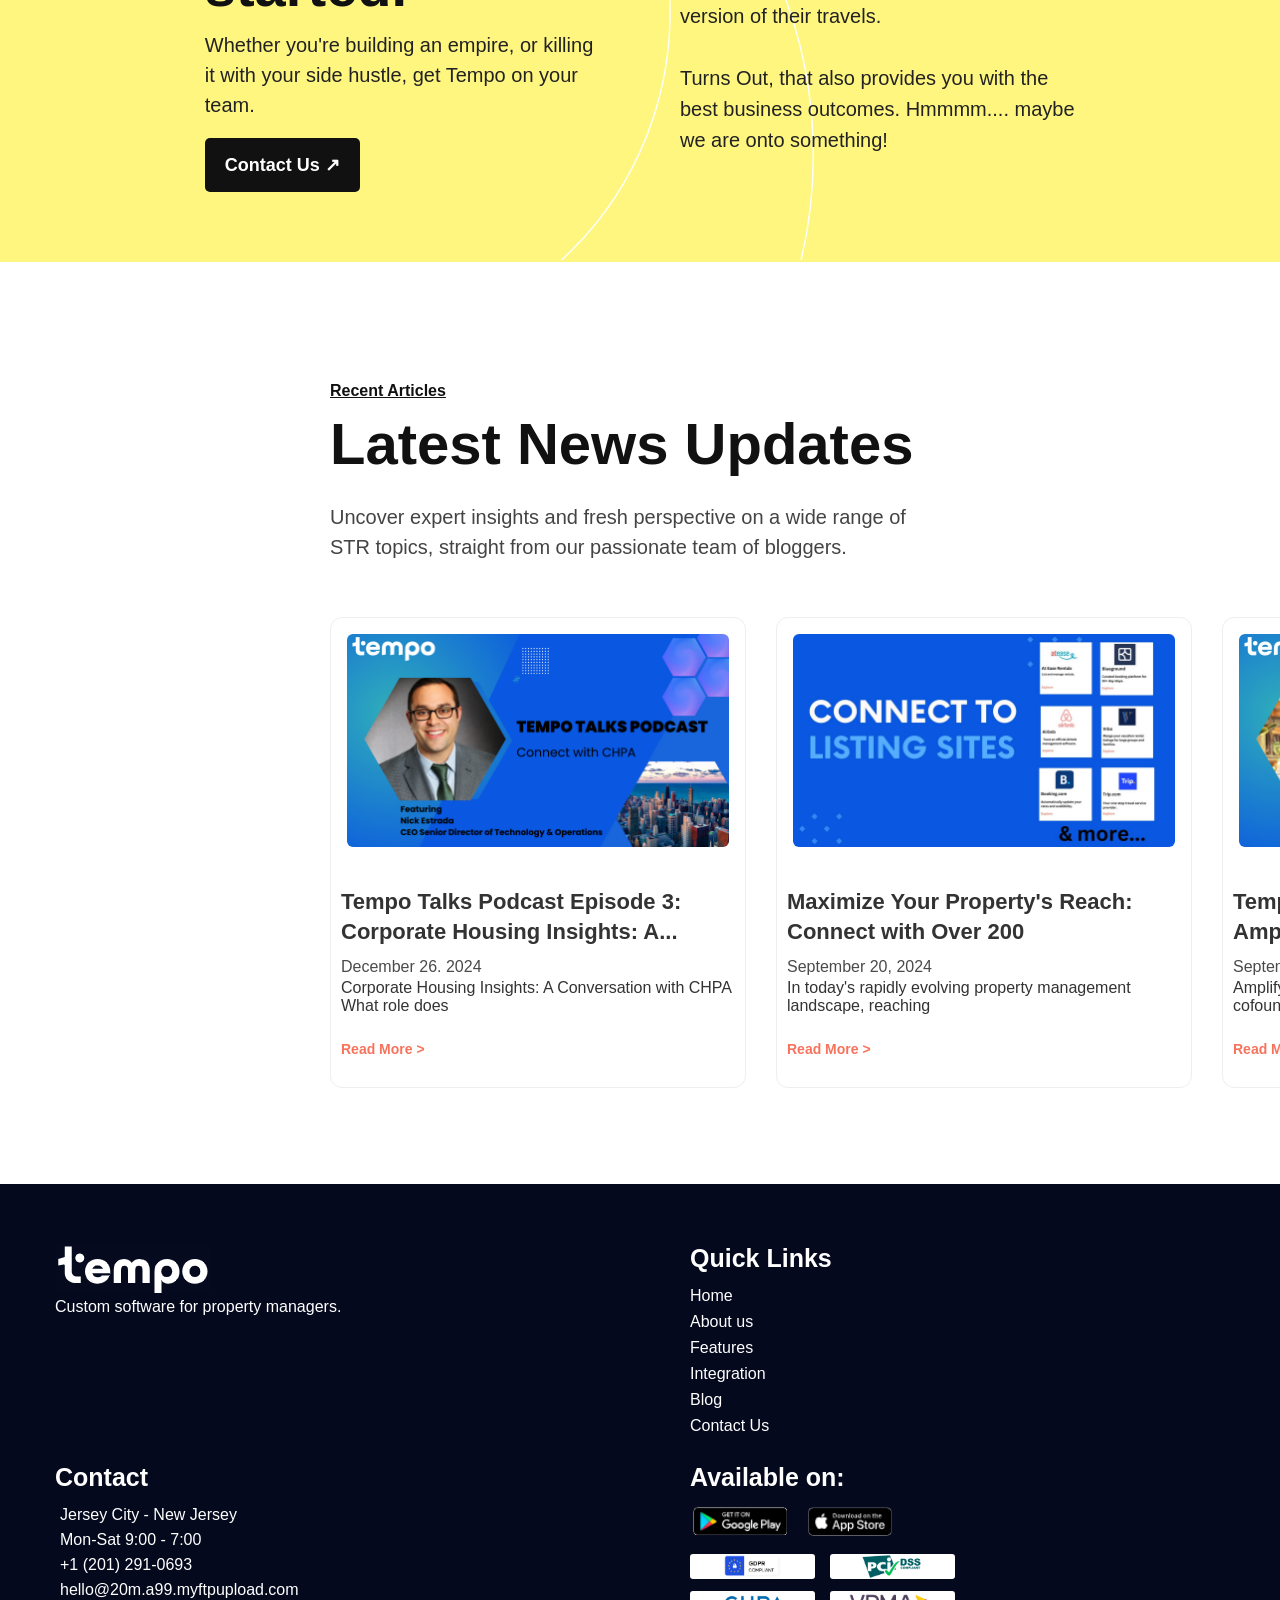
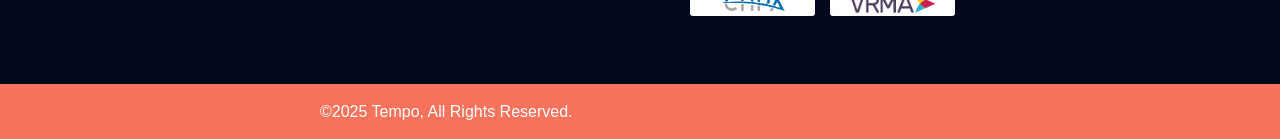
==== commit b062c5d4: ".." ====
--- a/index.html
+++ b/index.html
@@ -330,10 +330,6 @@
             ©2025 Tempo, All Rights Reserved.
         </span>
 
-        <!-- <span class="footer-policies">
-         <pre>Cookies Policy  |DPA | Privacy Policy  |Terms of Use|
-            </pre> 
-        </span>     -->
     </div>
 
 </footer>
--- a/style.css
+++ b/style.css
@@ -795,7 +795,7 @@
 }
 .testimonial .small-title {
     grid-column: 1;
-    grid-row: 1;
+    grid-row: 2;
     display: block;
     margin-bottom: 12px;
     font-size: 14px;
@@ -816,6 +816,8 @@
     font-weight: 800;
     color: #111;
     text-align: left;
+    margin-bottom: -65px;
+    margin-top: 34px;
 }
 .testimonial-para {
     grid-column: 1;
@@ -830,7 +832,7 @@
 }
 .testimonial-btn {
     grid-column: 1;
-    grid-row: 4;
+    grid-row: 3;
     width: fit-content;
     padding: 28px 33px;
     margin: 0;
@@ -841,6 +843,7 @@
     font-size: 18px;
     font-weight: 600;
     cursor: pointer;
+    margin-top:70px;
 }
 
 .cards {
@@ -1135,6 +1138,7 @@
     margin: 0 0 18px 0;
     padding: 0;
     font-size: 20px;
+    font-weight:300;
     line-height: 1.5;
     color: #222;
     text-align: left;
@@ -1164,6 +1168,7 @@
     margin: 0;
     padding: 0;
     font-size: 20px;
+    font-weight:300;
     line-height: 1.55;
     color: #222;
     text-align: left;
@@ -2160,6 +2165,7 @@
     font-size: 40px;
     width: 338px;
     margin-top: 20px;
+    margin-bottom:10px;
 }
 .testimonial-para{
     margin-left:-10px;
@@ -2268,14 +2274,6 @@
     height:48px;
     border-radius:6px;
 }
-.testimonial .small-title{
-    grid-column:1;
-    grid-row:2;
-}
-.testimonial-heading {
-    margin-bottom: -65px;
-    margin-top: 34px;
-    }
 }
 
 .slider {
